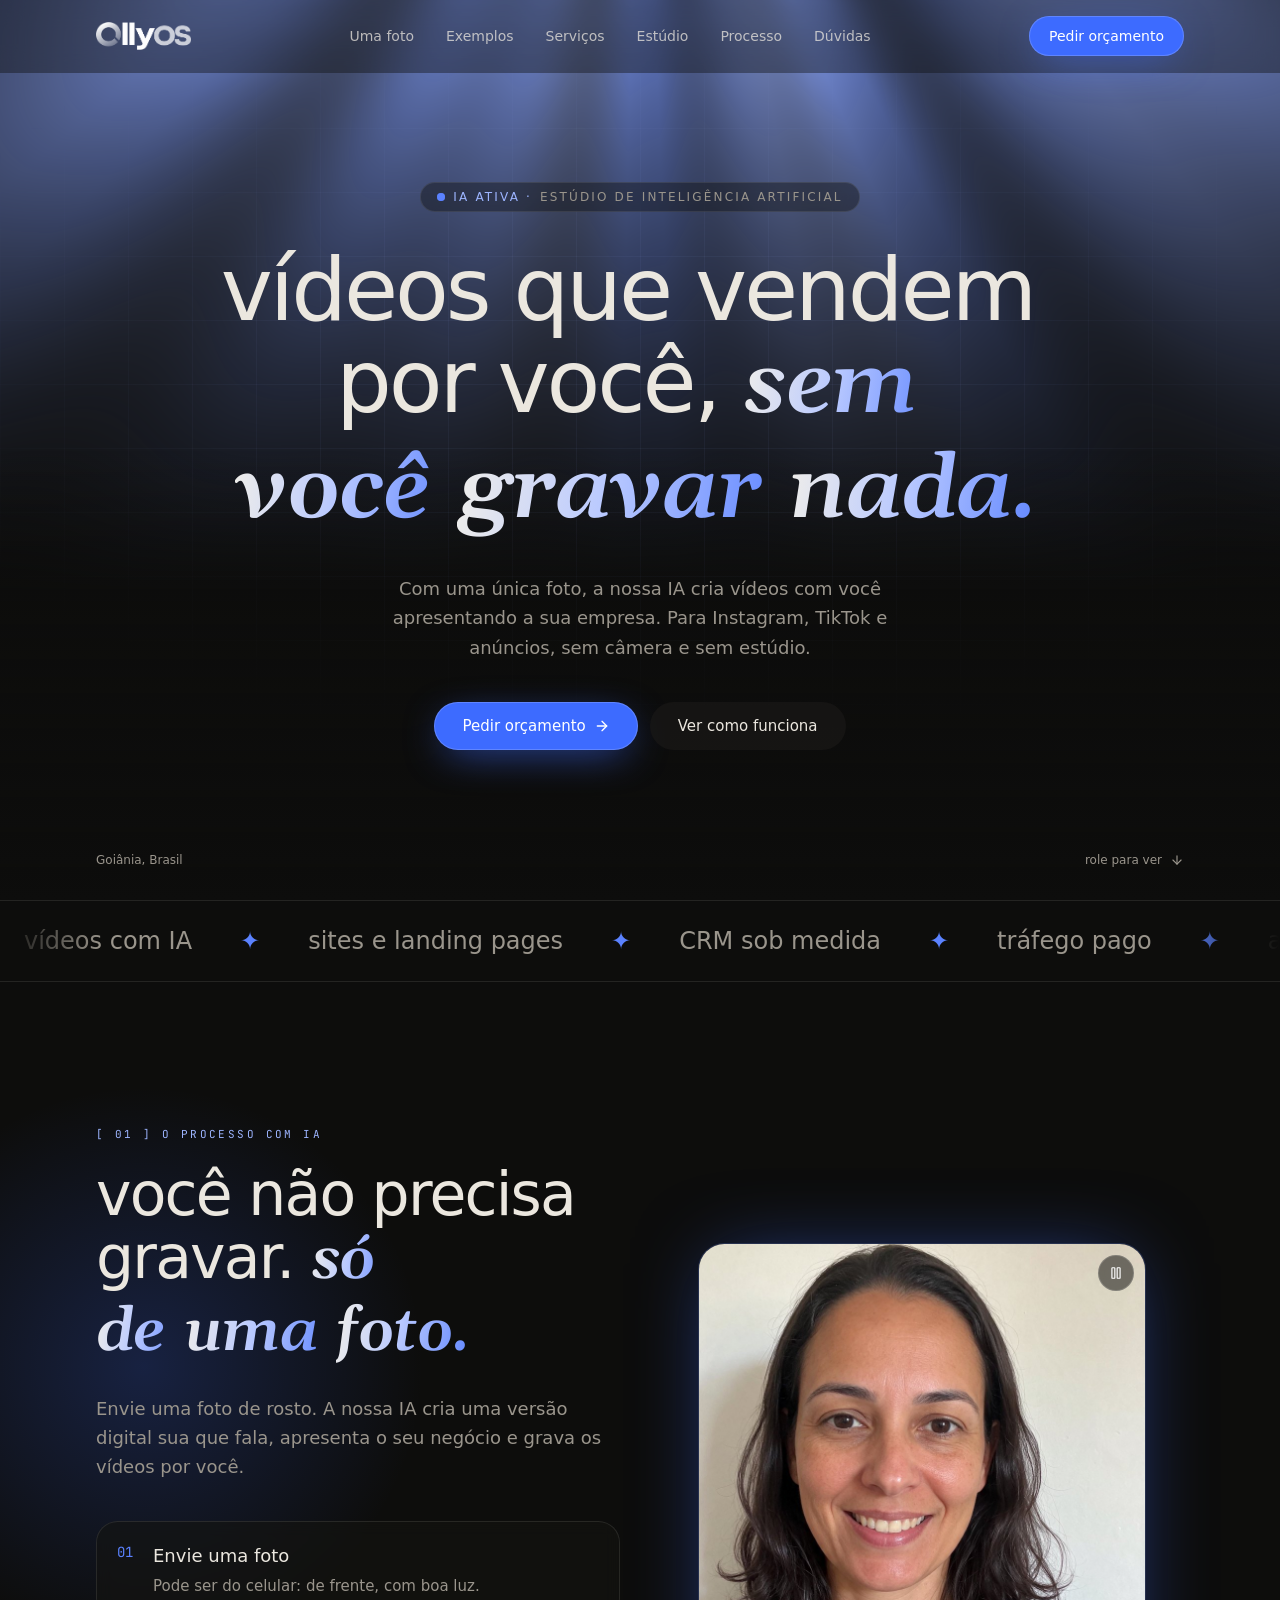
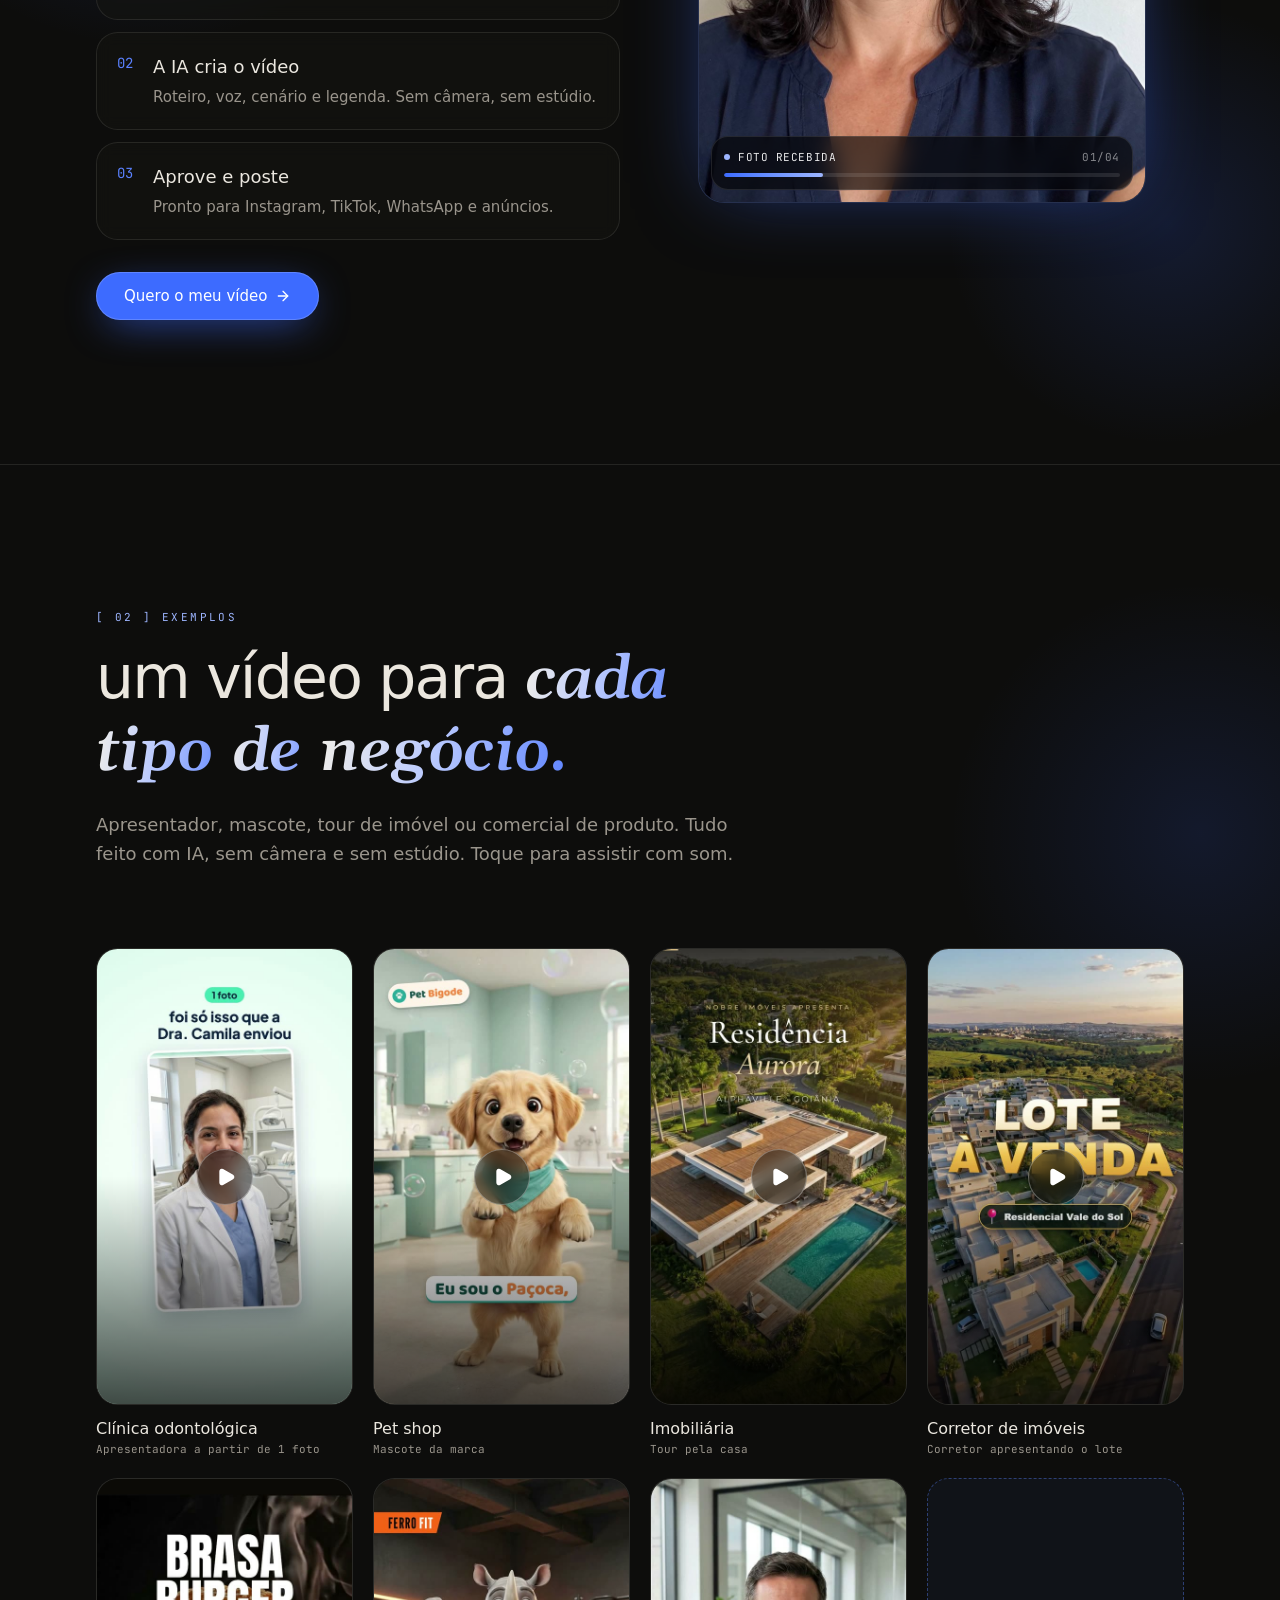
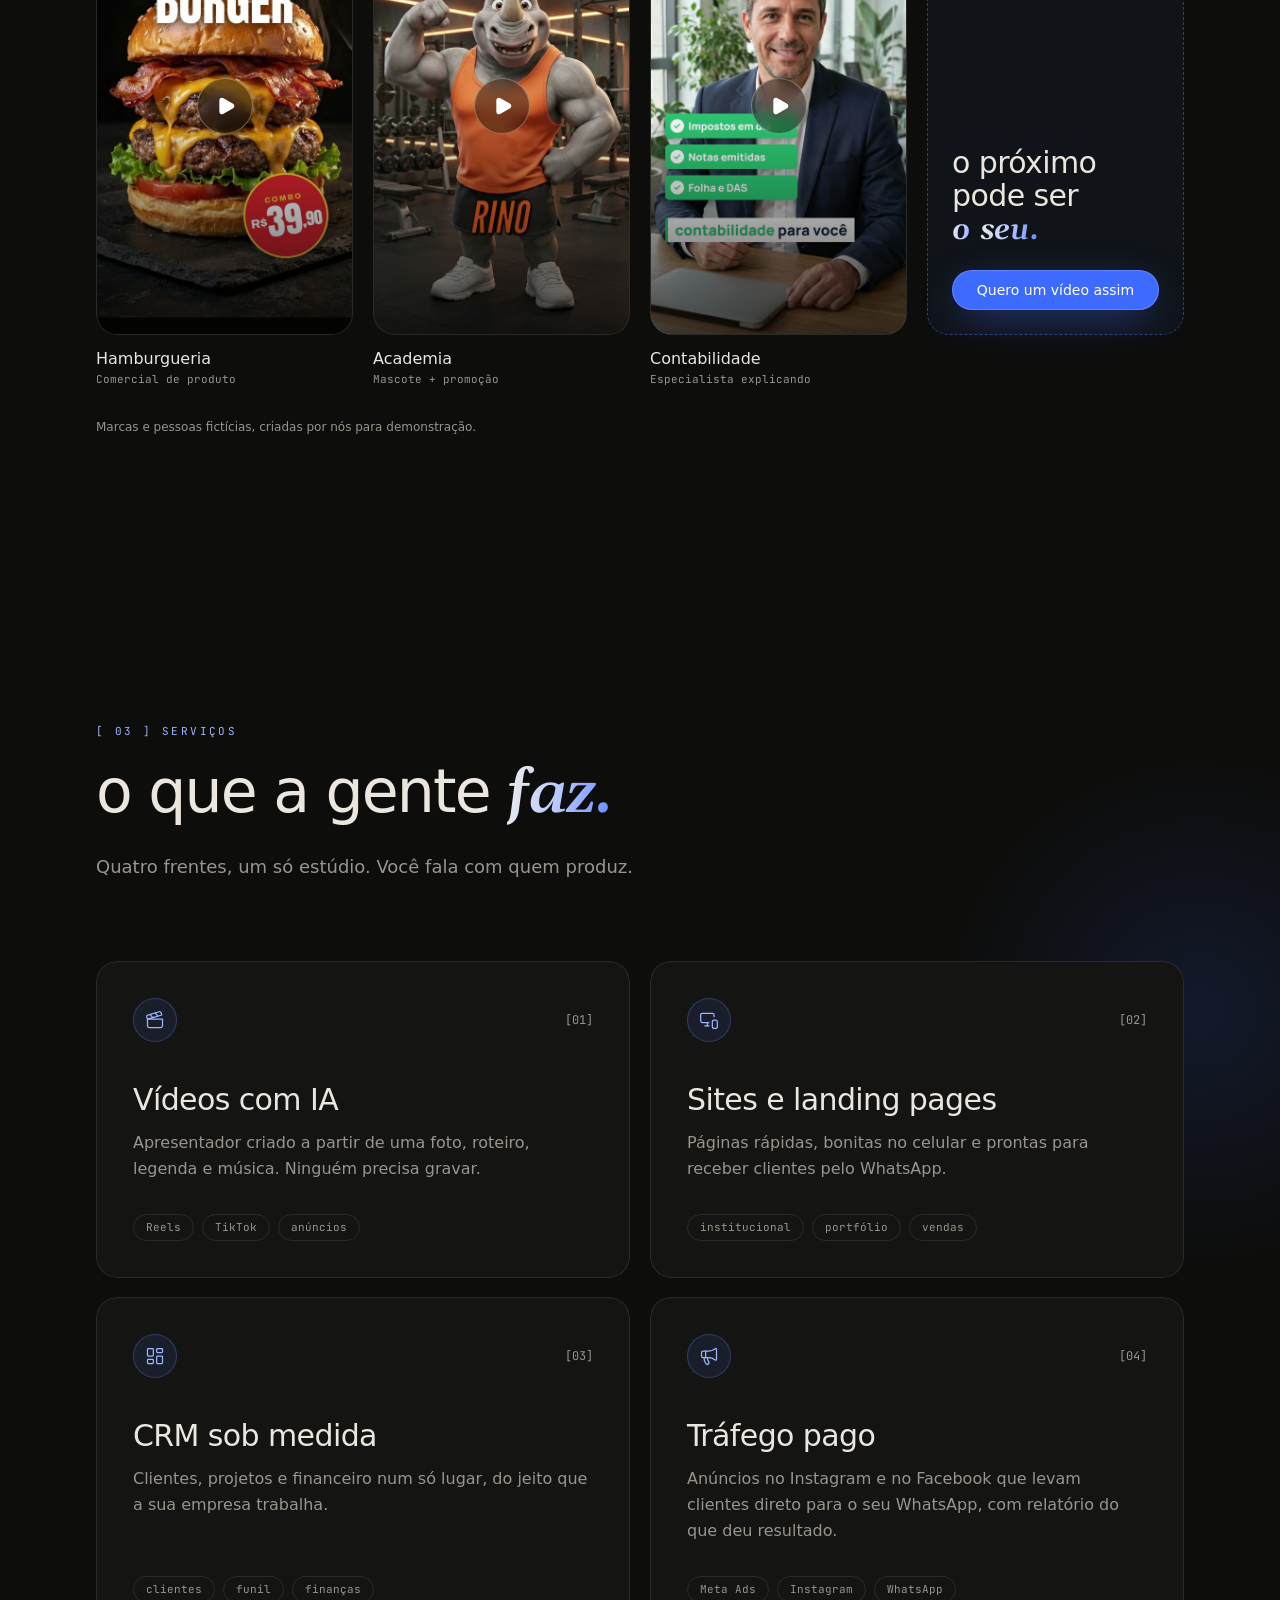
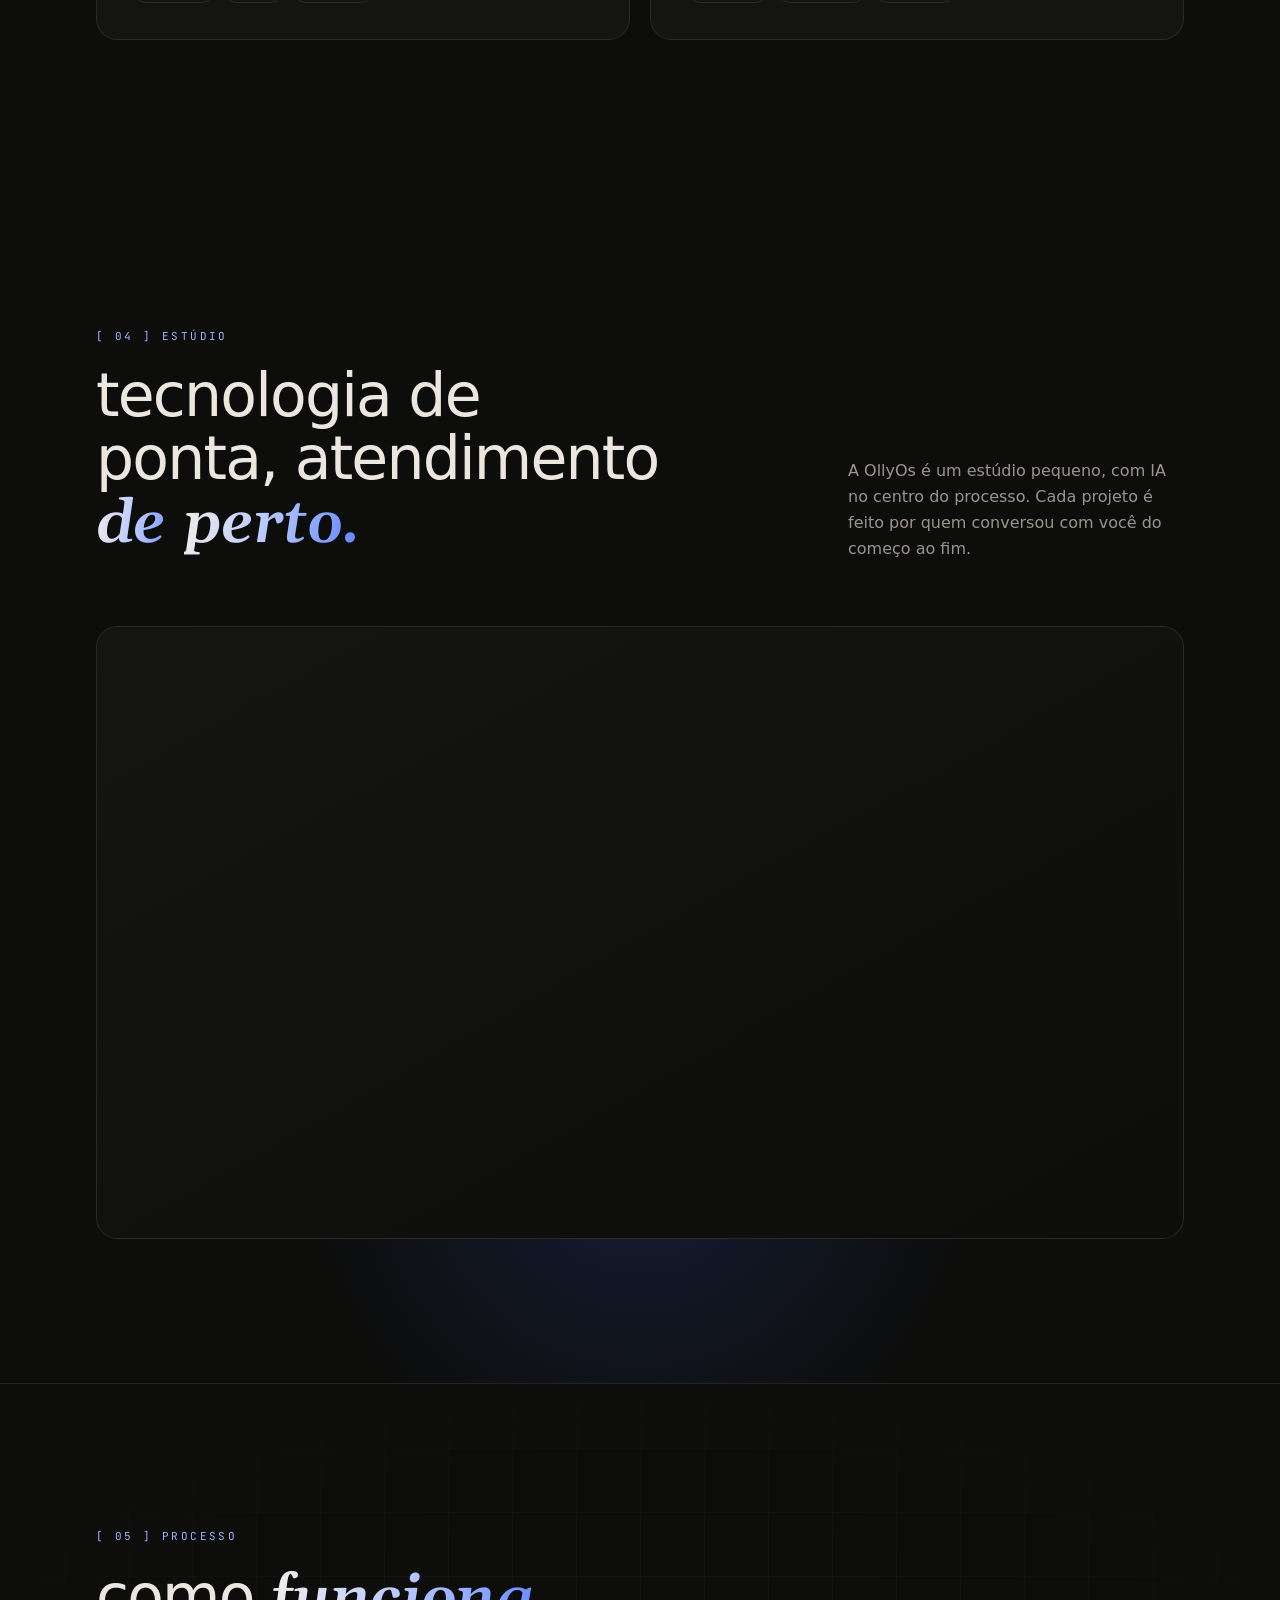
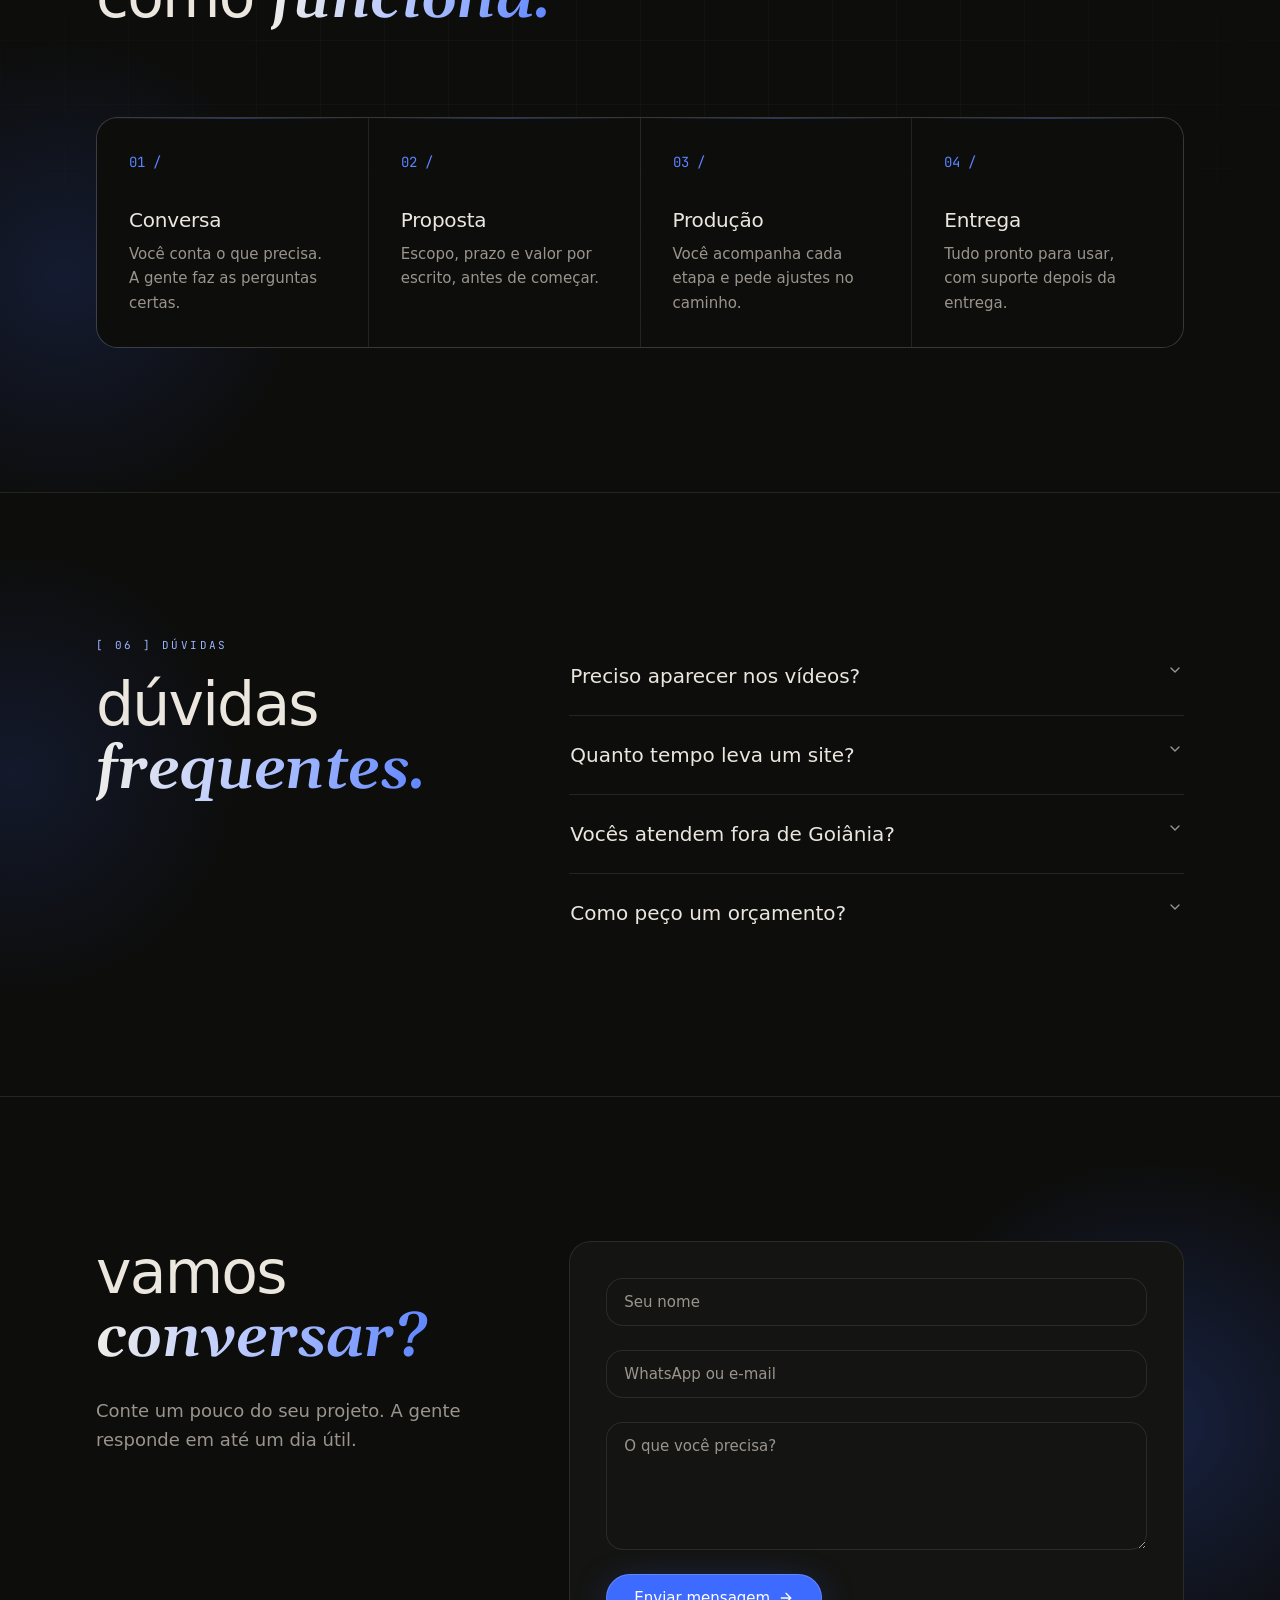
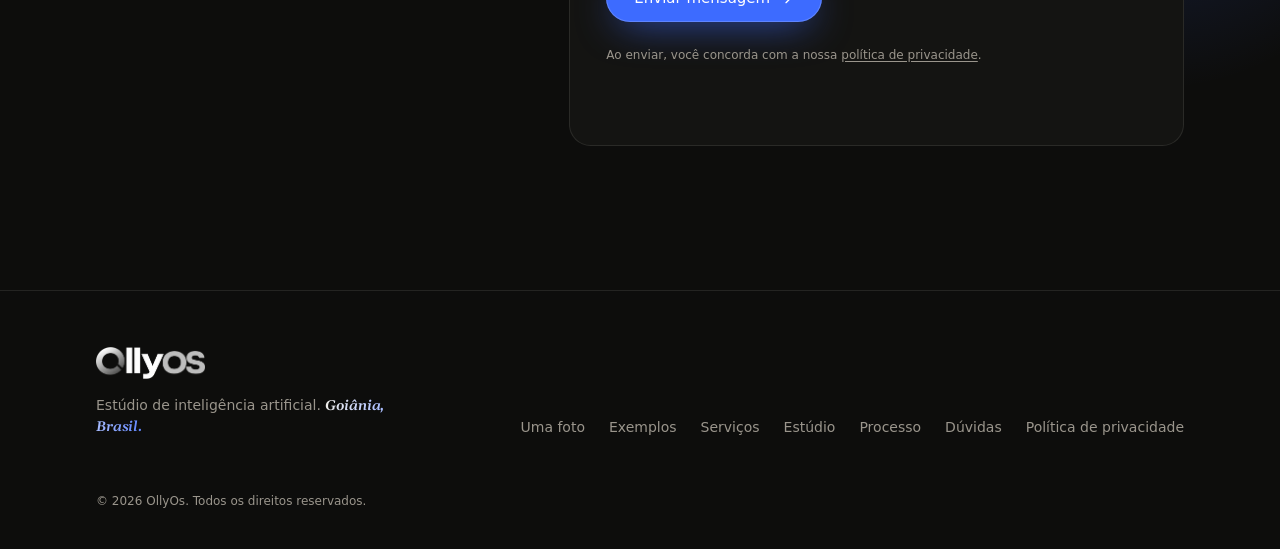
==== index.html @ 21d3d317 "Seção de exemplos com 7 vídeos Co-Authored-By: Claude Opus 5.5 <noreply@anthropic.com>" ====
<!doctype html>
<html lang="pt-BR">
  <head>
    <meta name="robots" content="noindex, nofollow" />
    <meta charset="UTF-8" />
    <meta name="viewport" content="width=device-width, initial-scale=1.0, viewport-fit=cover" />
    <title>OllyOs — vídeos, sites e sistemas feitos com IA</title>
    <meta name="description" content="Estúdio de inteligência artificial em Goiânia: vídeos com IA sem você precisar aparecer, sites, CRM sob medida e tráfego pago." />
    <meta name="theme-color" content="#0d0d0c" />
    <meta property="og:type" content="website" />
    <meta property="og:title" content="OllyOs — vídeos, sites e sistemas feitos com IA" />
    <meta property="og:description" content="Estúdio de inteligência artificial: vídeos com IA, sites, CRM e tráfego pago." />
    <meta property="og:image" content="media/og.jpg" />
    <meta name="twitter:card" content="summary_large_image" />
    <link rel="icon" type="image/png" href="favicon.png" />
    <link rel="apple-touch-icon" href="apple-touch-icon.png" />
    <style>html,body{background:#0d0d0c}</style>
    <script type="module" crossorigin src="./assets/main-Be9atxcn.js"></script>
    <link rel="modulepreload" crossorigin href="./assets/contact-oXQmlJI7.js">
    <link rel="stylesheet" crossorigin href="./assets/contact-DWjt1cFn.css">
  </head>
  <body>
    <div id="root"></div>
  </body>
</html>
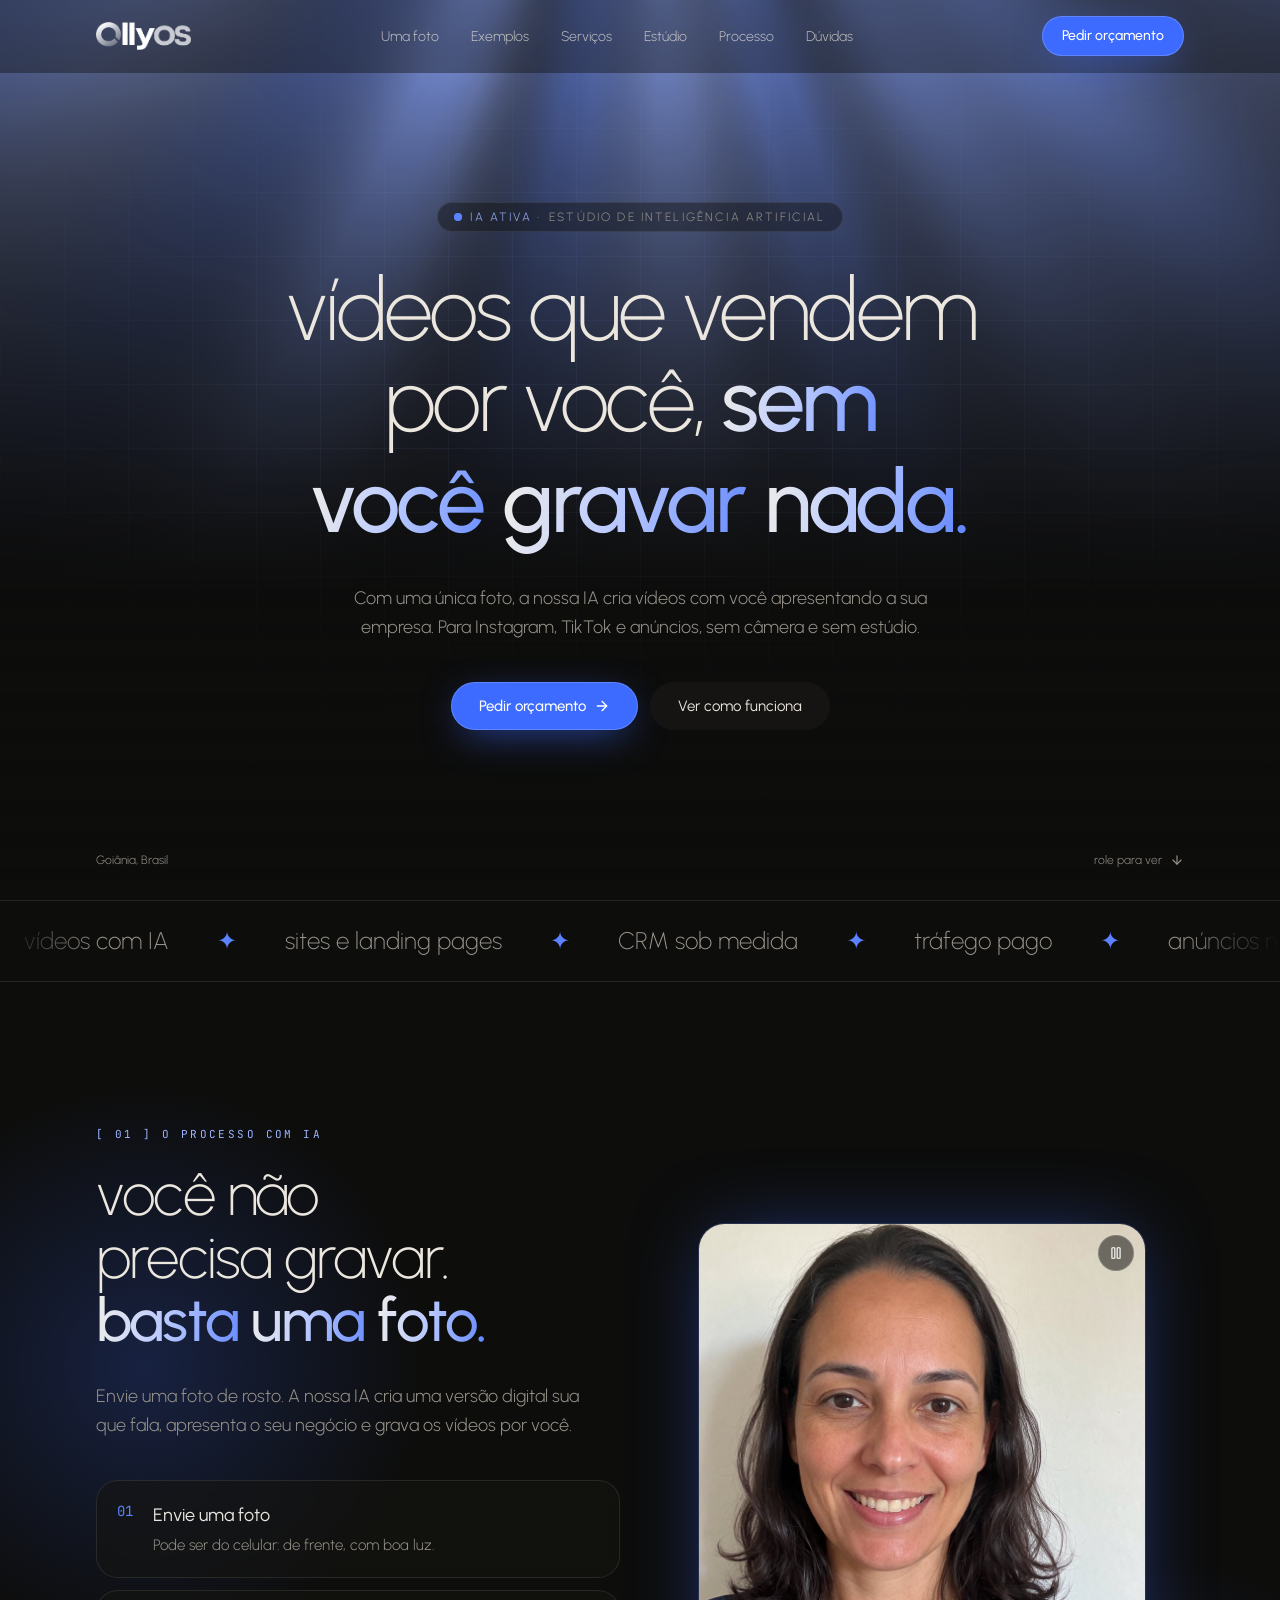
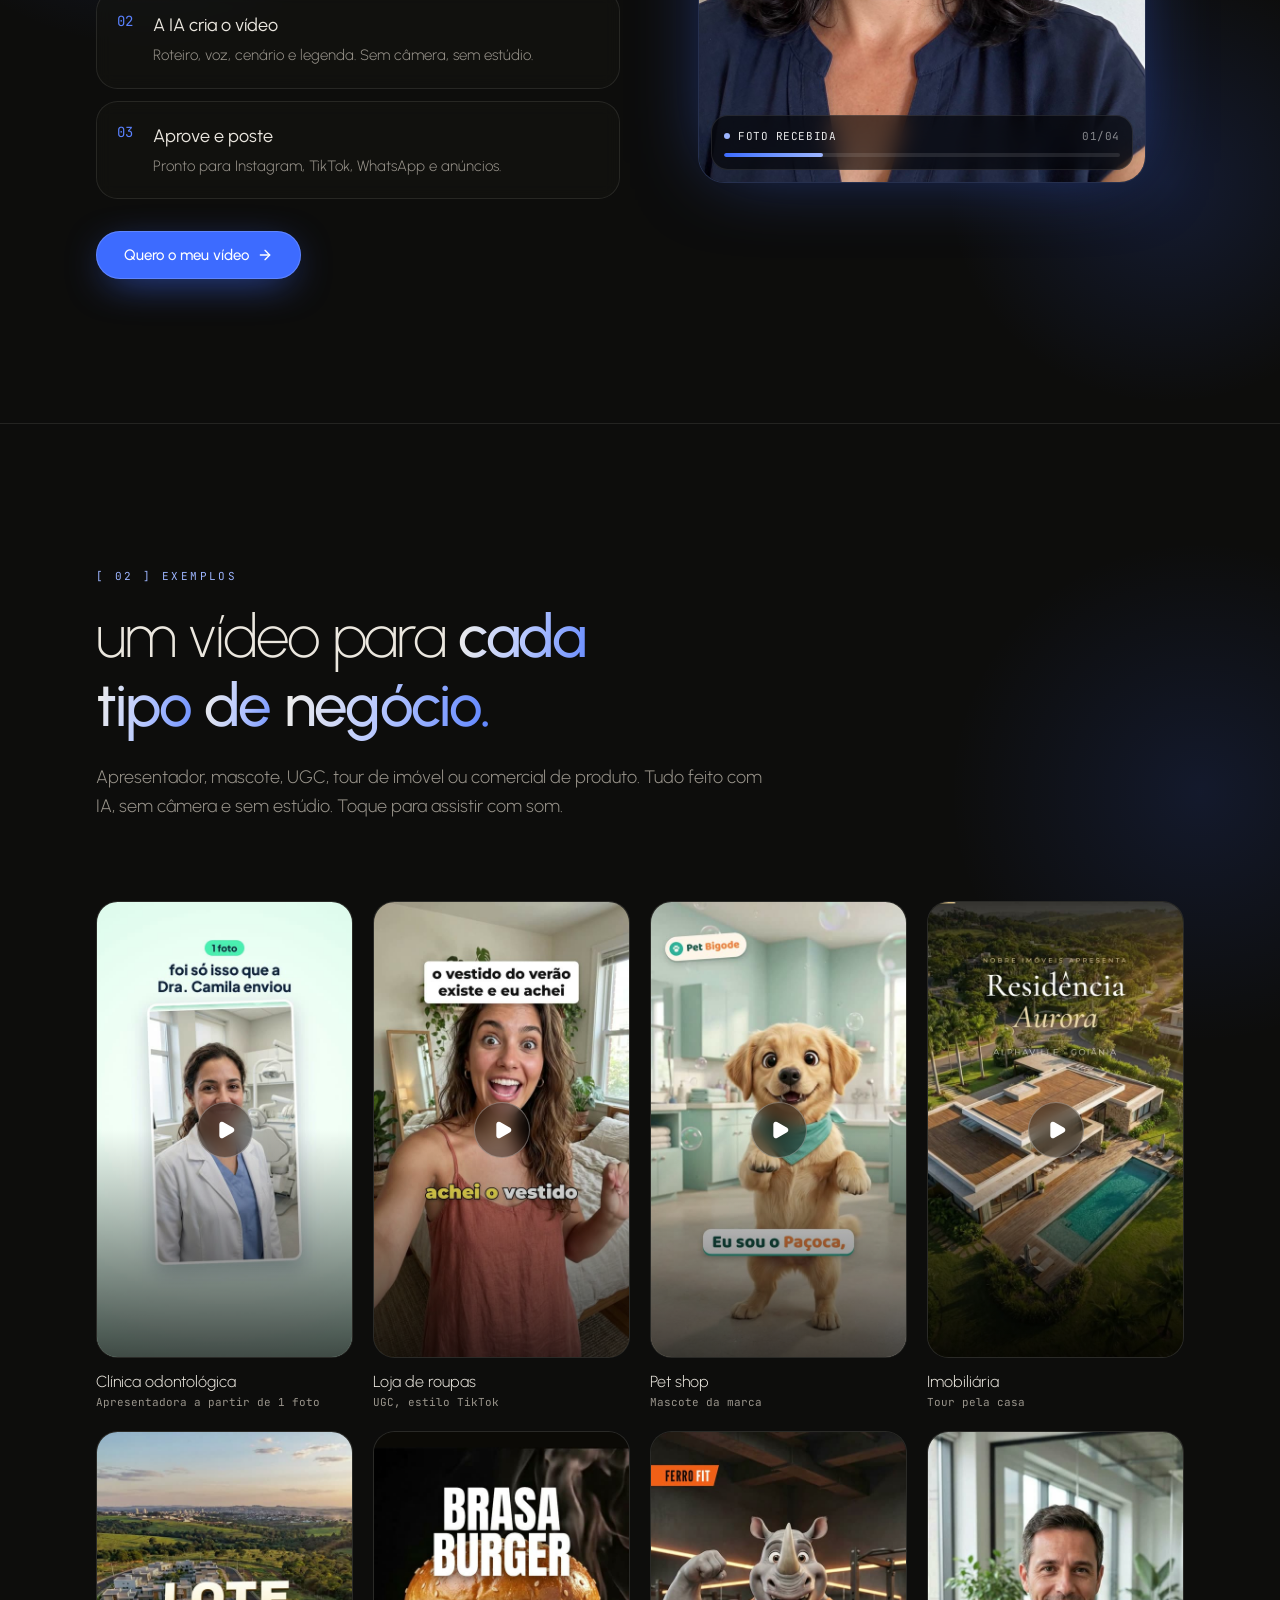
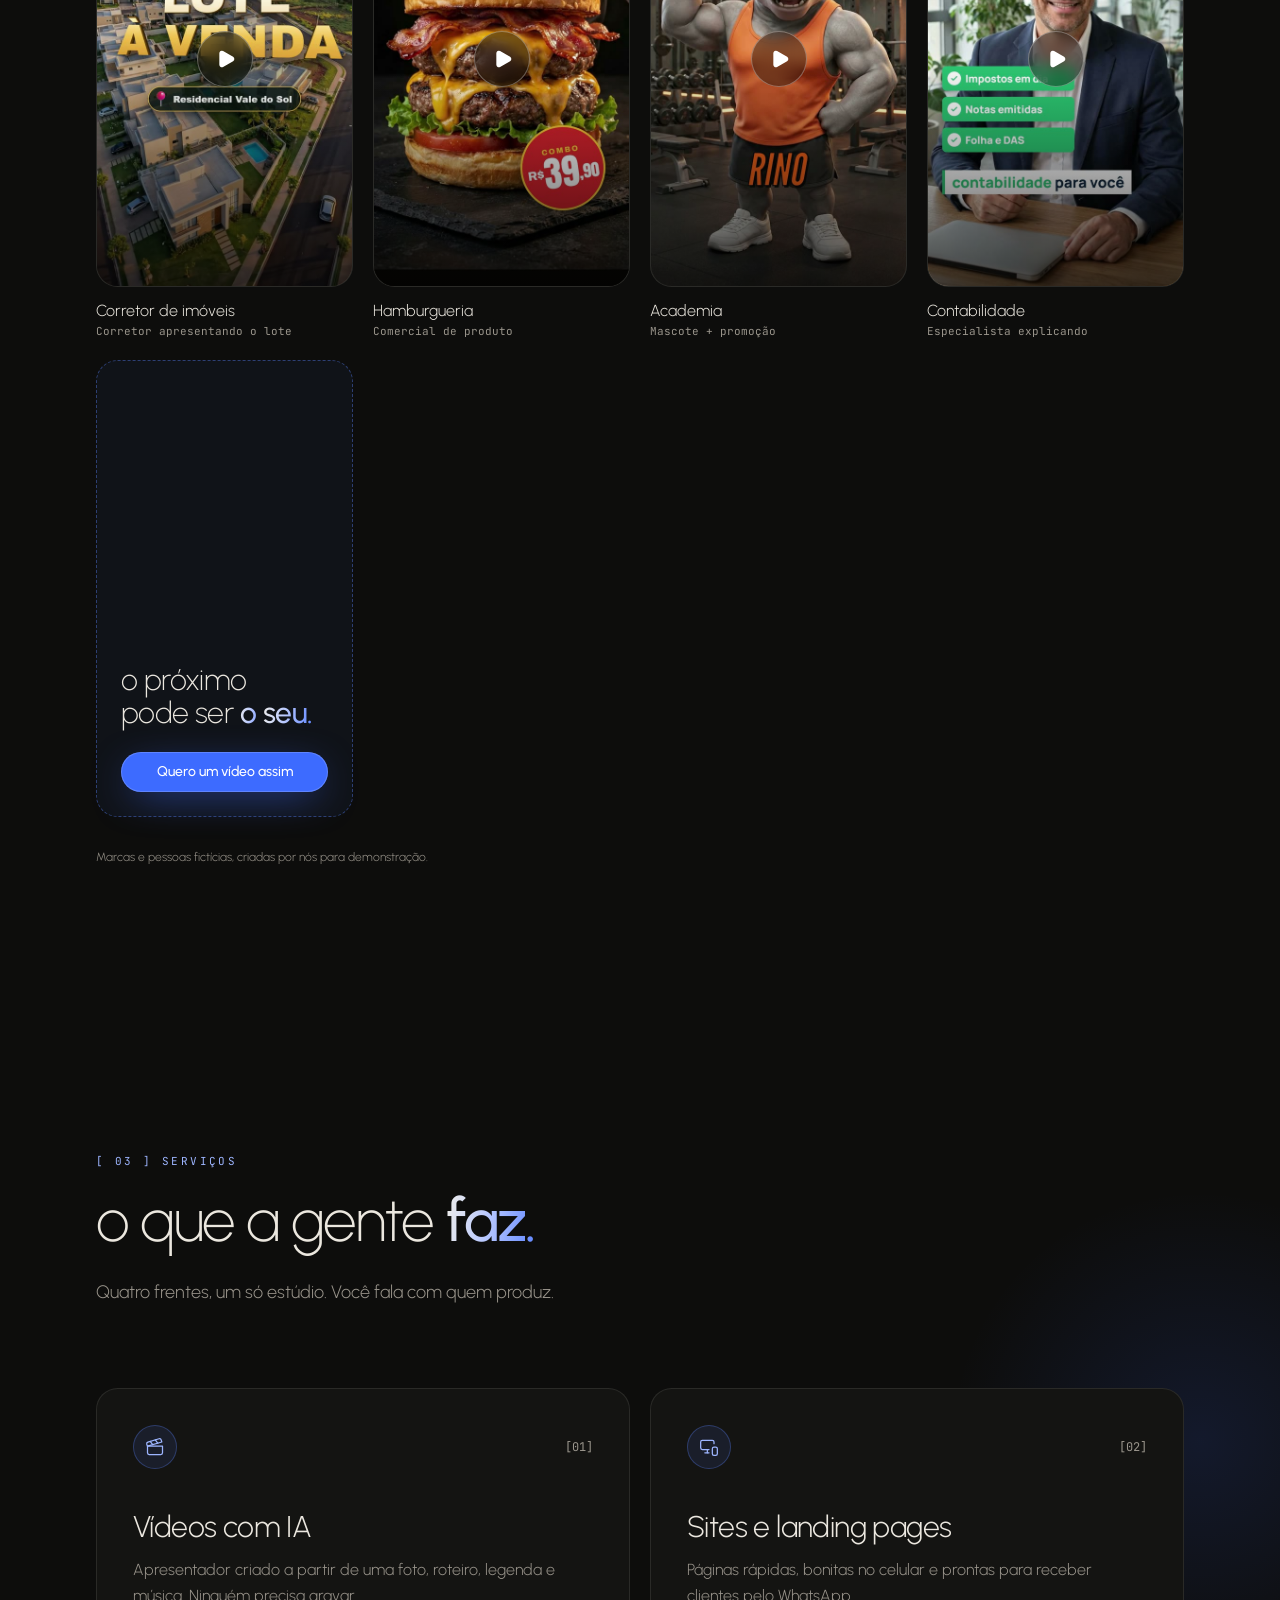
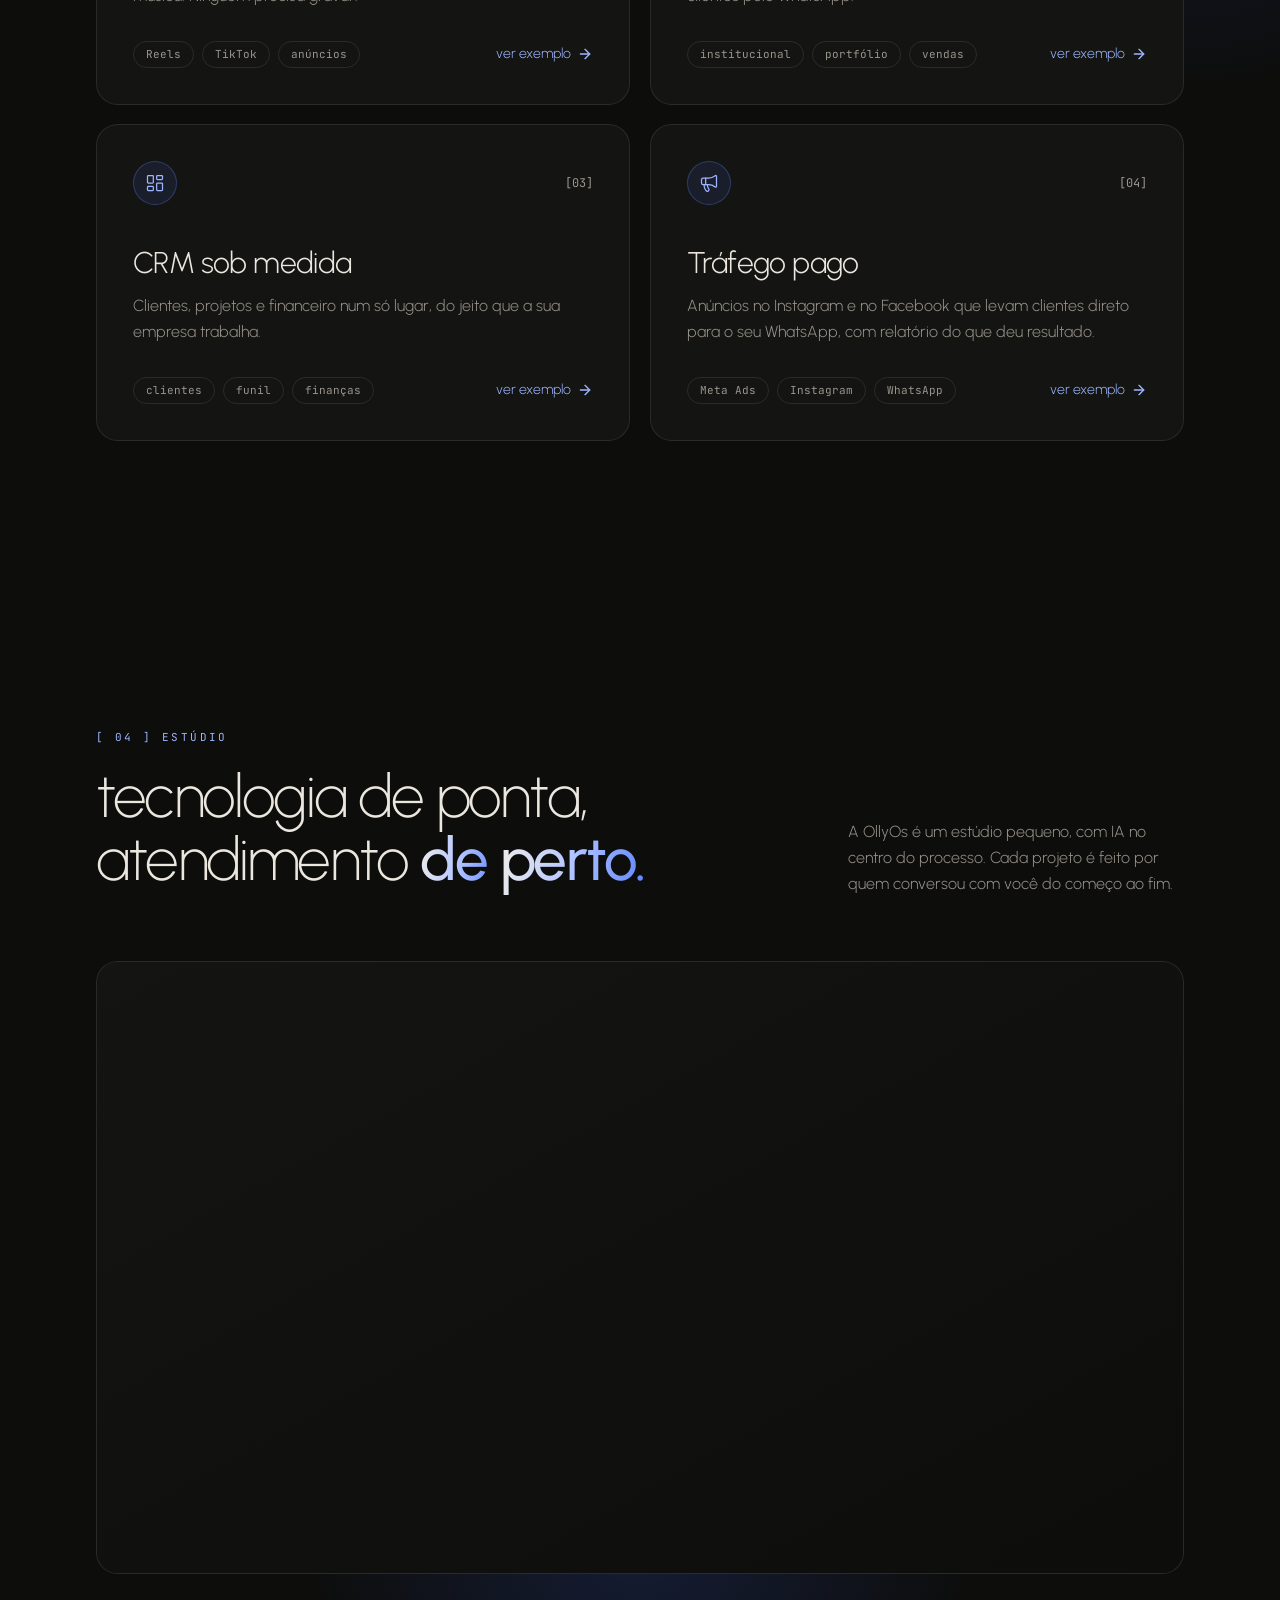
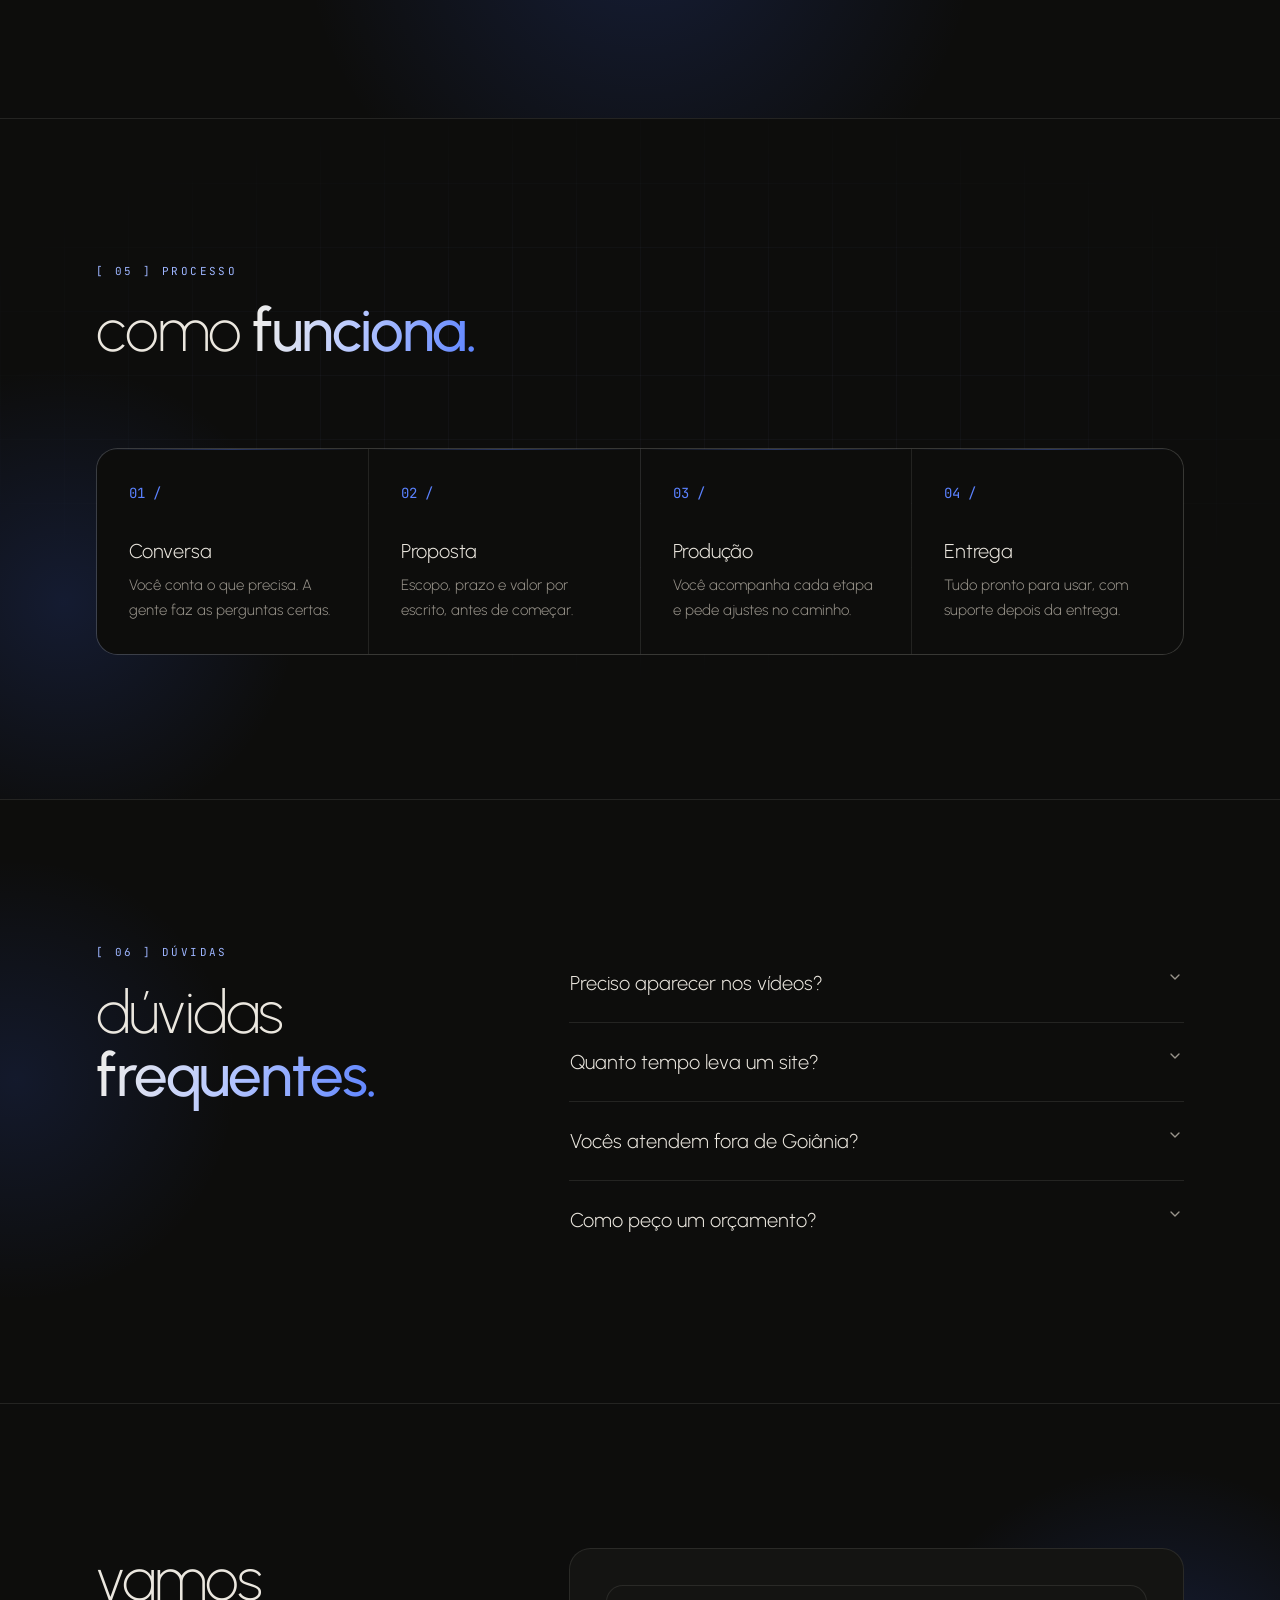
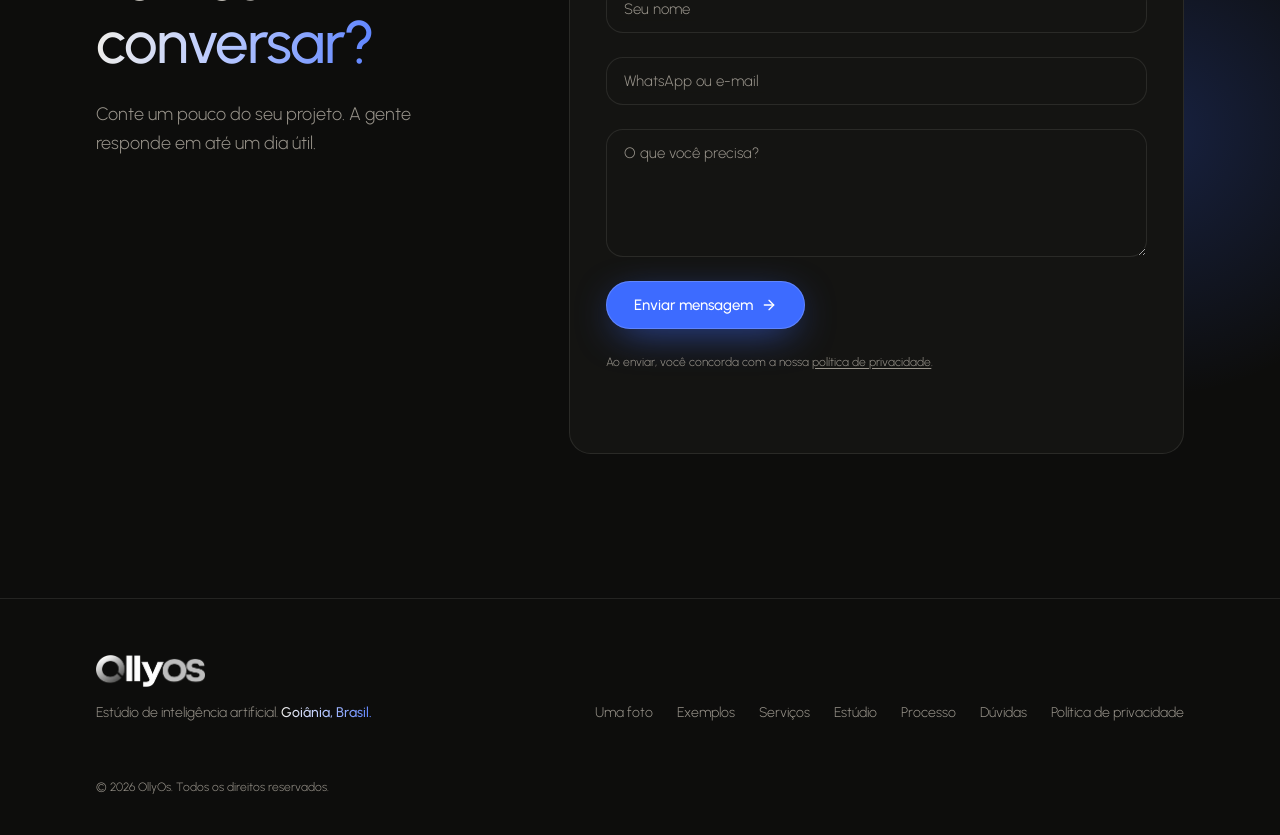
==== commit b579bf18: "Fonte Urbanist, abas de serviços com demonstrações e vídeo UGC Co-Authored-By: Claude Opus 5.5 <nore" ====
--- a/index.html
+++ b/index.html
@@ -15,9 +15,9 @@
     <link rel="icon" type="image/png" href="favicon.png" />
     <link rel="apple-touch-icon" href="apple-touch-icon.png" />
     <style>html,body{background:#0d0d0c}</style>
-    <script type="module" crossorigin src="./assets/main-Be9atxcn.js"></script>
-    <link rel="modulepreload" crossorigin href="./assets/contact-oXQmlJI7.js">
-    <link rel="stylesheet" crossorigin href="./assets/contact-DWjt1cFn.css">
+    <script type="module" crossorigin src="./assets/main-BuiWrCWe.js"></script>
+    <link rel="modulepreload" crossorigin href="./assets/contact-cDOkPA9y.js">
+    <link rel="stylesheet" crossorigin href="./assets/contact-DIXGav3_.css">
   </head>
   <body>
     <div id="root"></div>
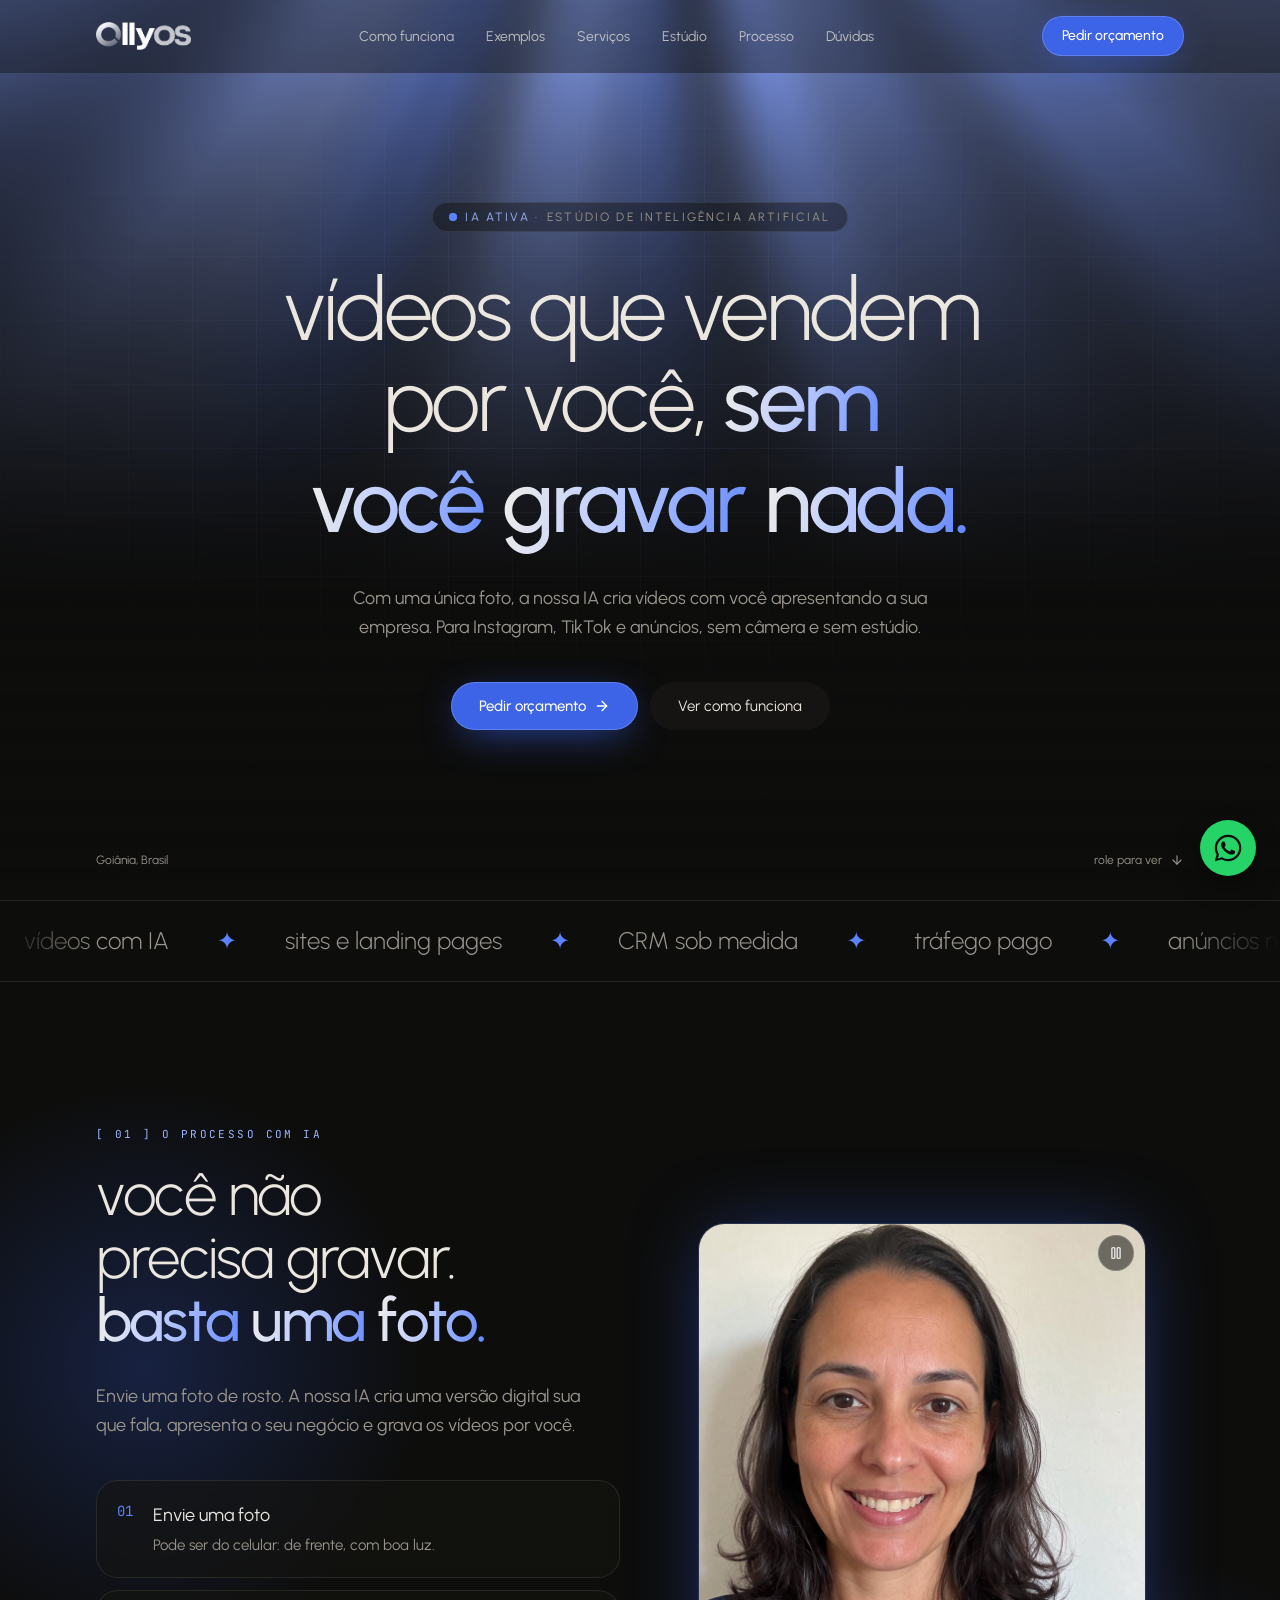
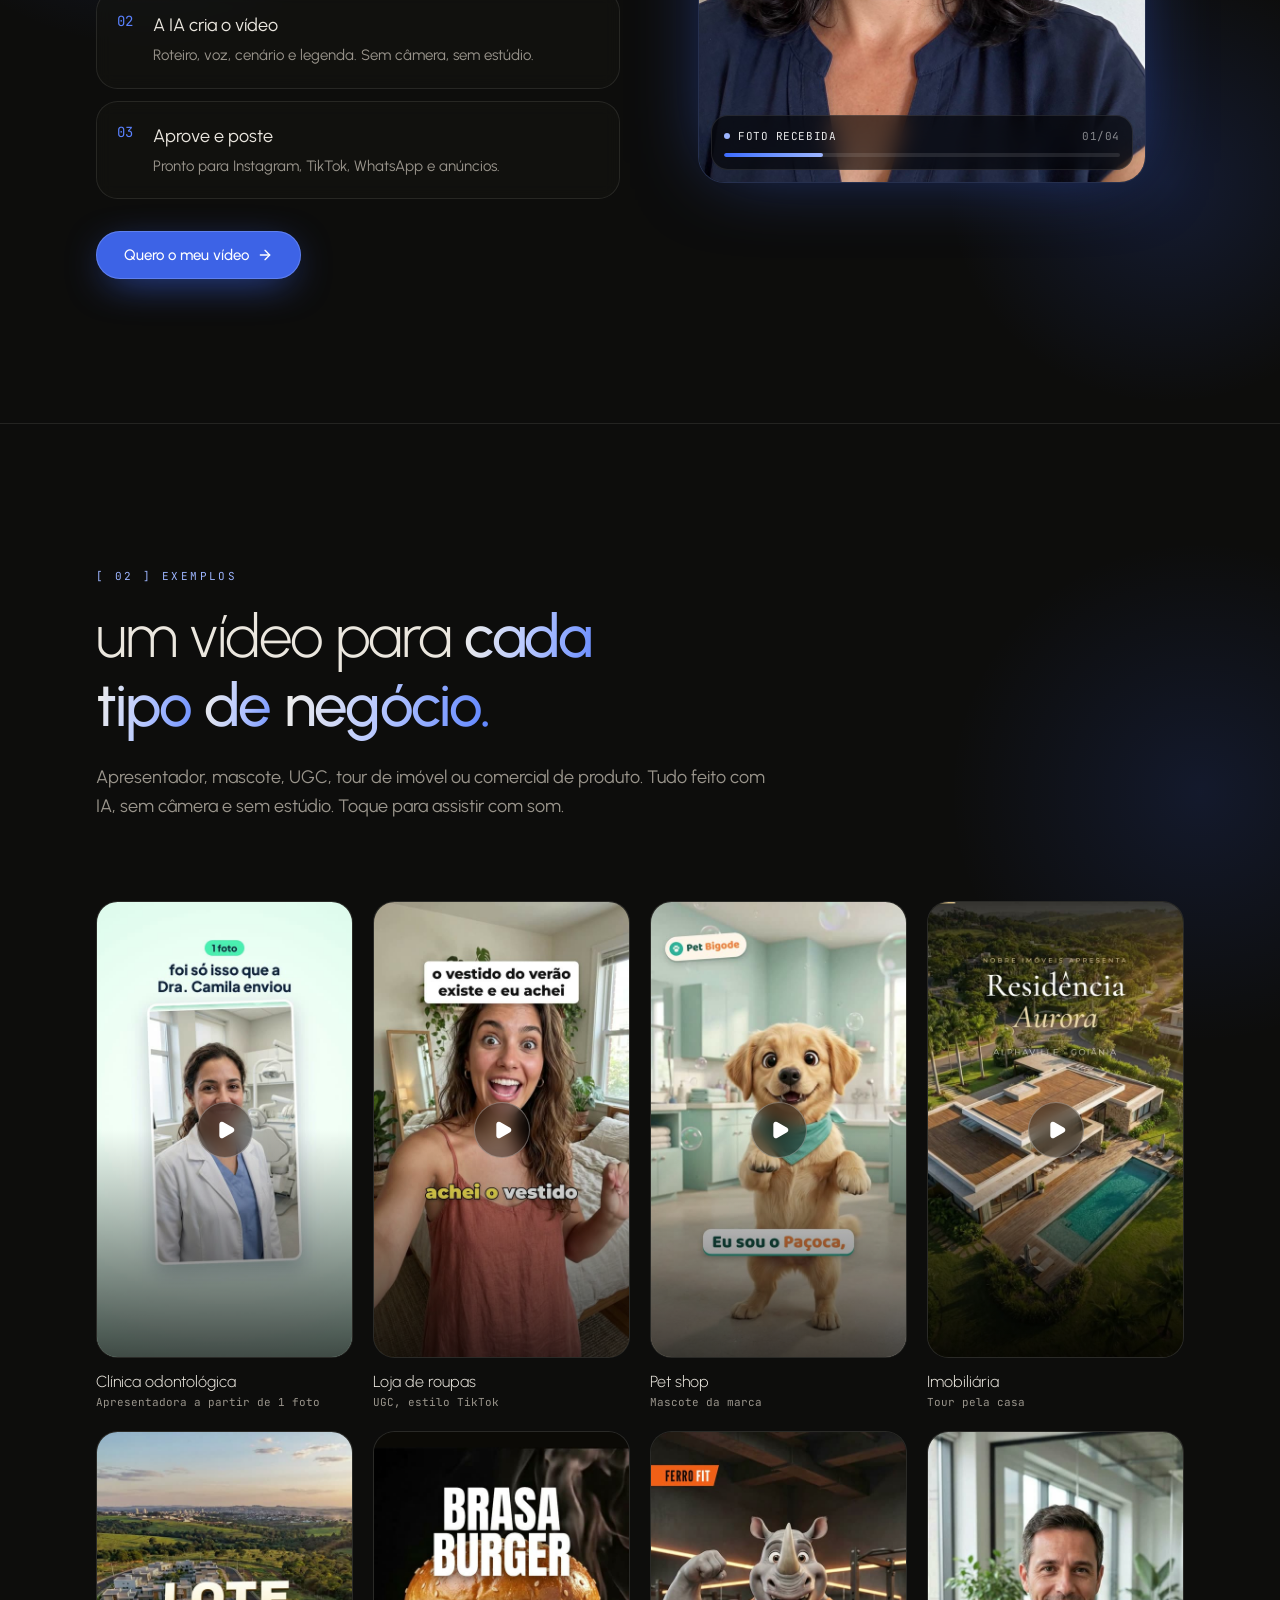
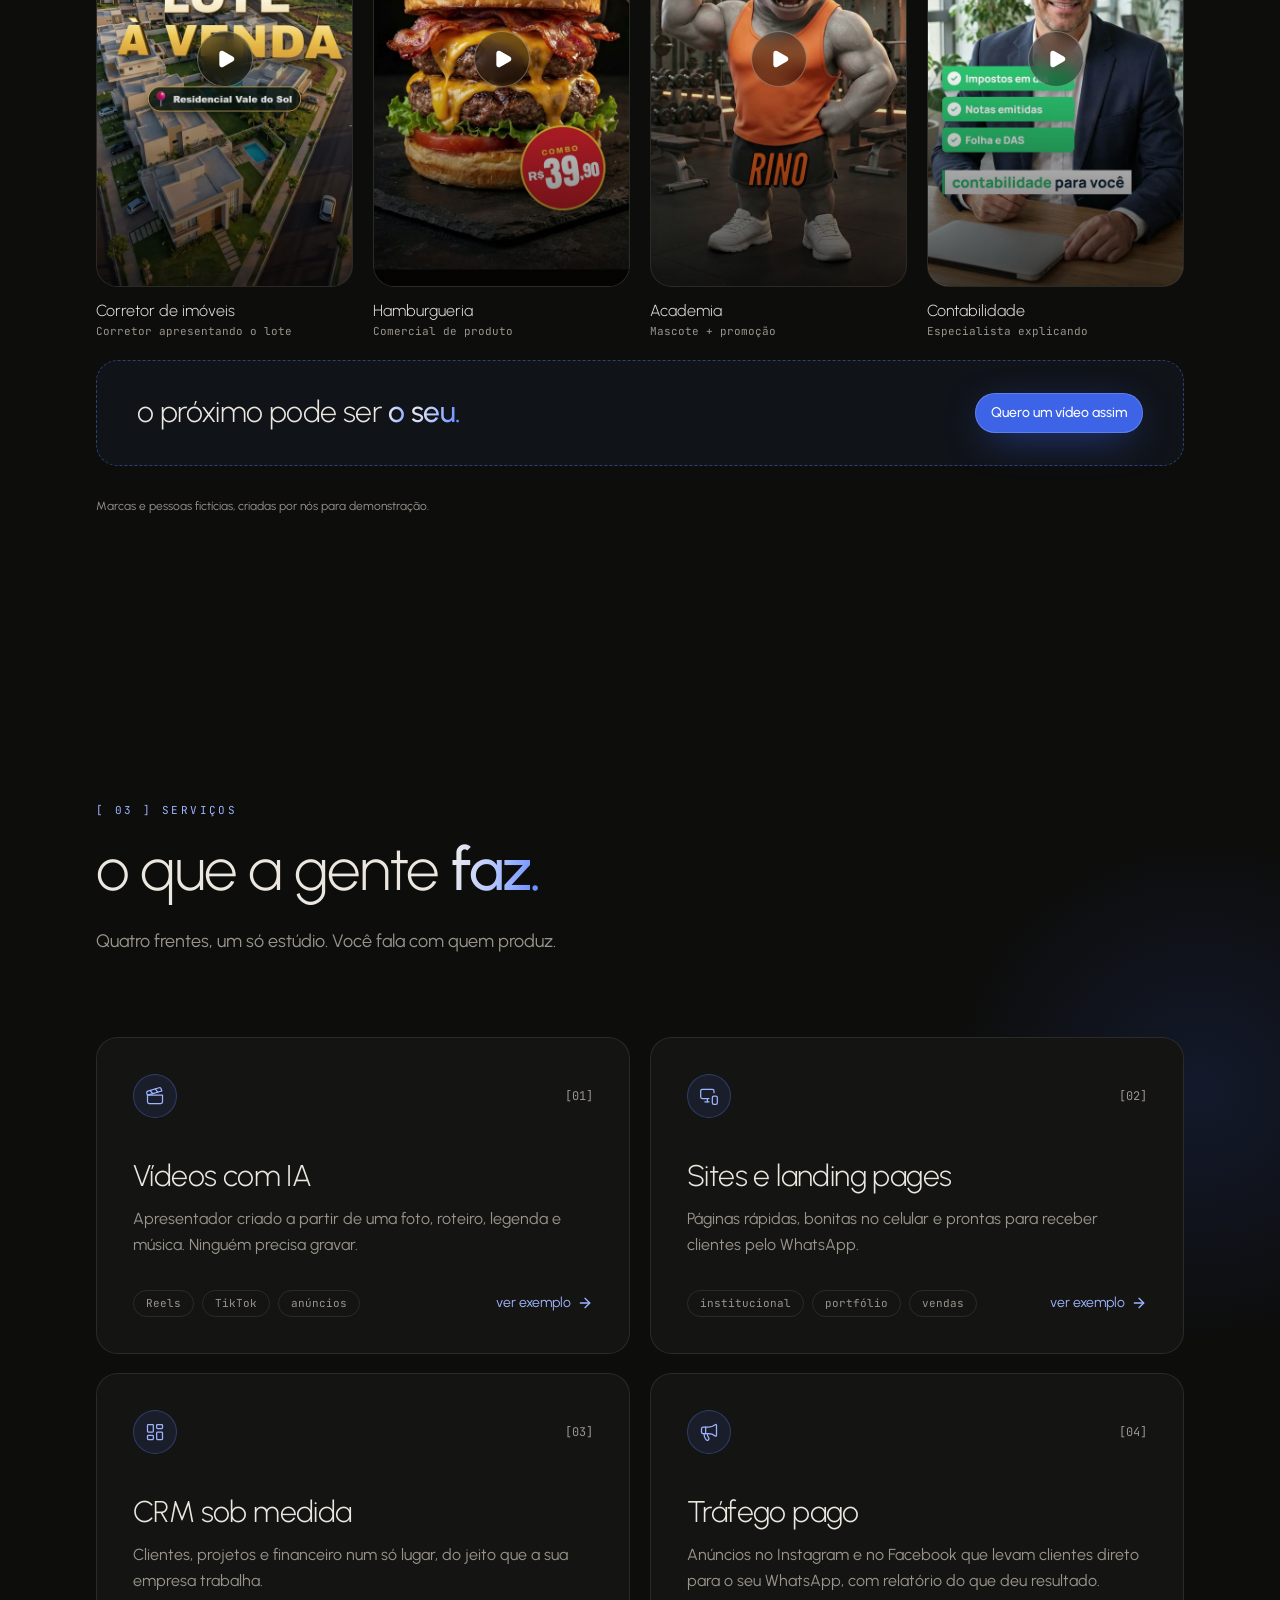
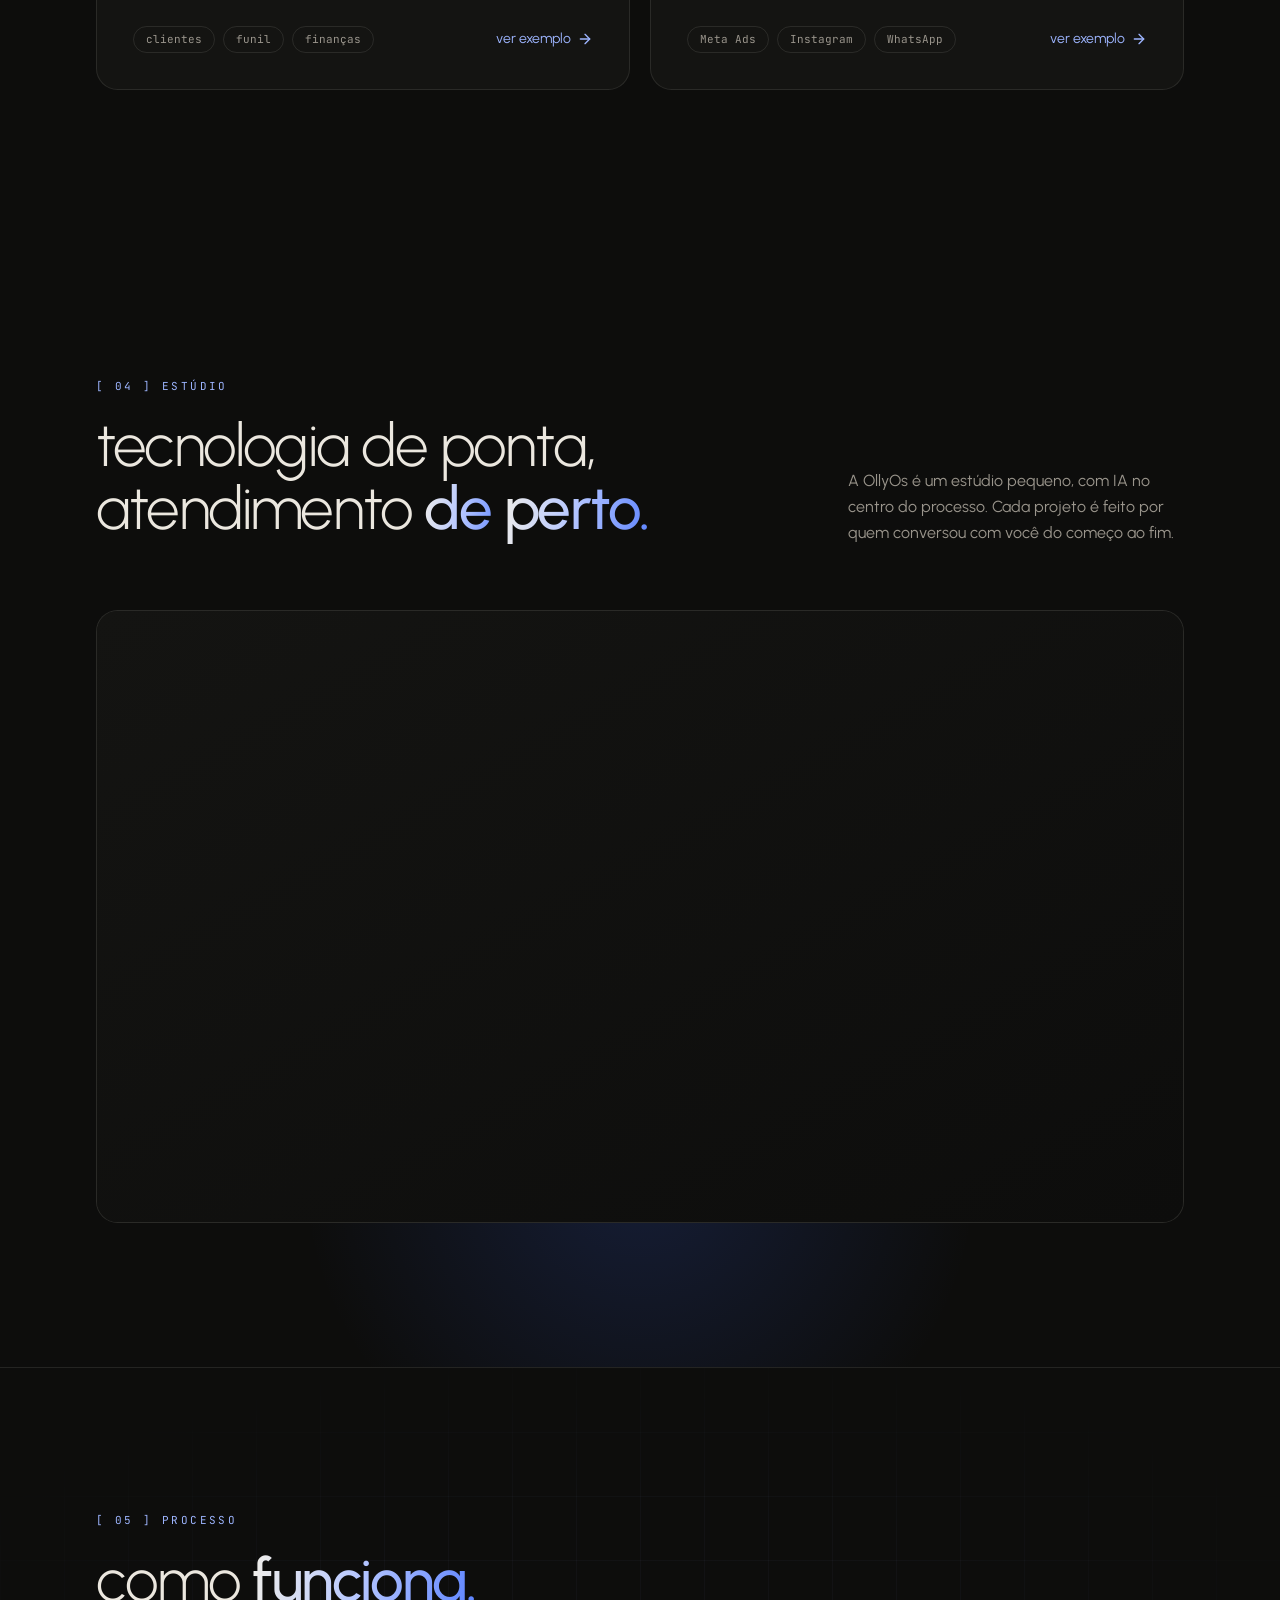
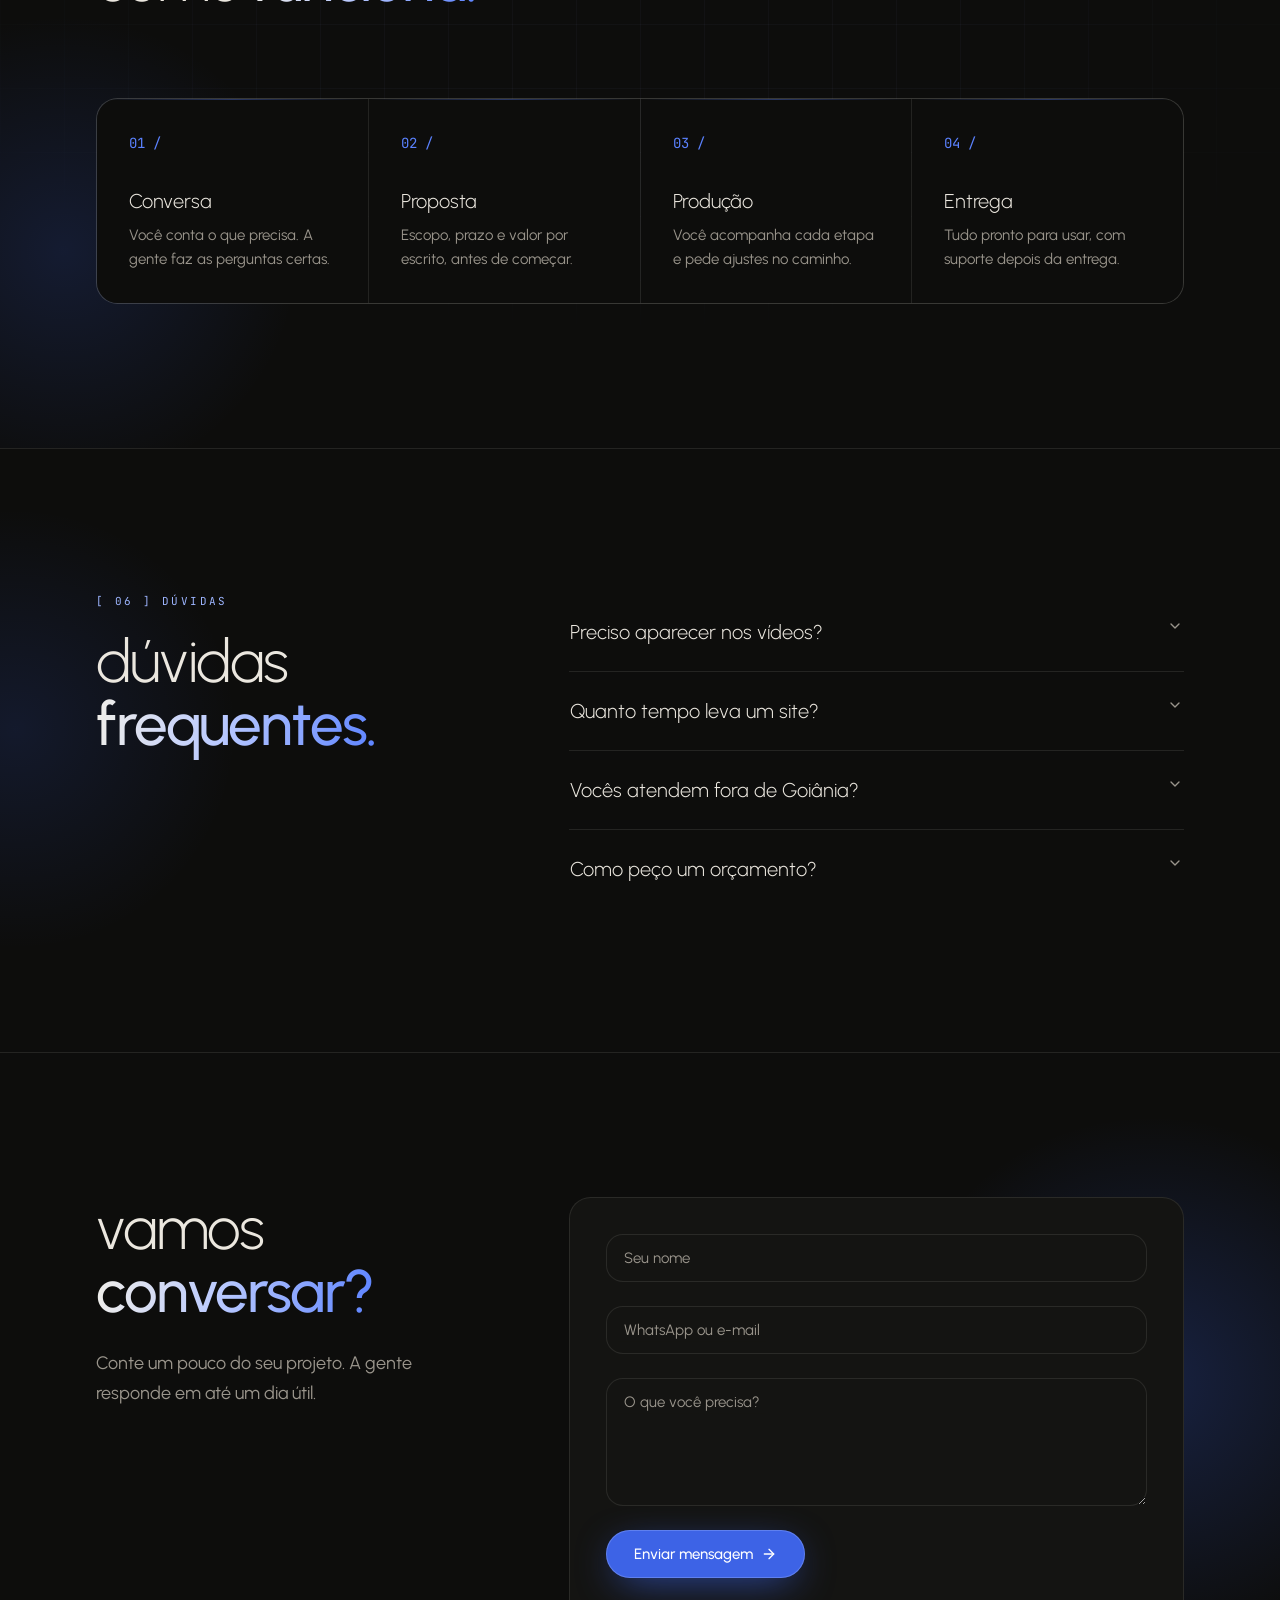
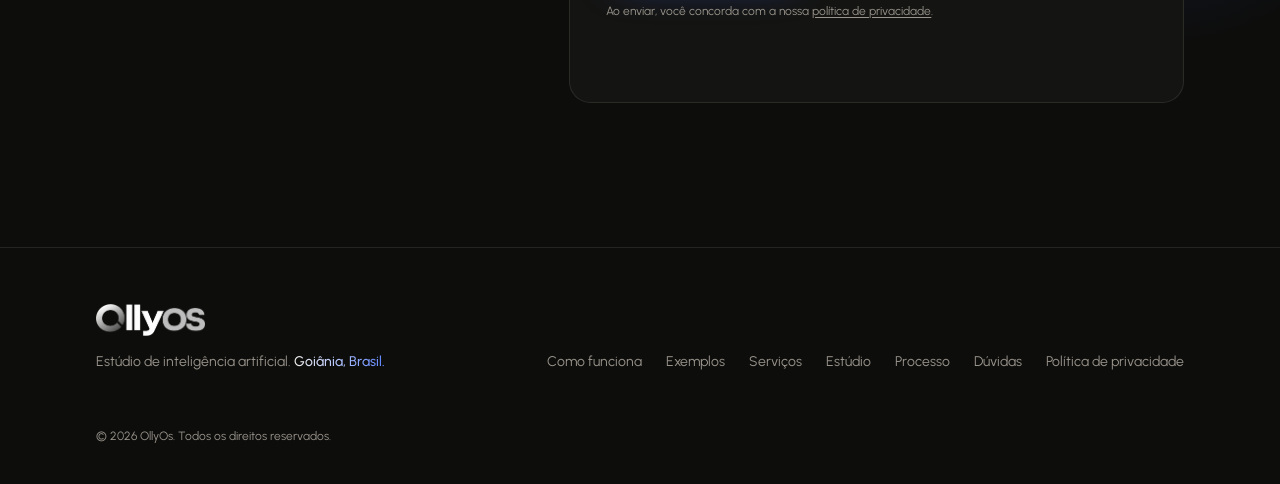
==== commit f4cabc8d: "Mais contraste no botão azul, fonte mais encorpada, botão flutuante de WhatsApp e ajuste na grade de" ====
--- a/index.html
+++ b/index.html
@@ -15,9 +15,9 @@
     <link rel="icon" type="image/png" href="favicon.png" />
     <link rel="apple-touch-icon" href="apple-touch-icon.png" />
     <style>html,body{background:#0d0d0c}</style>
-    <script type="module" crossorigin src="./assets/main-BuiWrCWe.js"></script>
-    <link rel="modulepreload" crossorigin href="./assets/contact-cDOkPA9y.js">
-    <link rel="stylesheet" crossorigin href="./assets/contact-DIXGav3_.css">
+    <script type="module" crossorigin src="./assets/main-DyL-pDdk.js"></script>
+    <link rel="modulepreload" crossorigin href="./assets/contact-D4NF6YCv.js">
+    <link rel="stylesheet" crossorigin href="./assets/contact-D-AaL9QD.css">
   </head>
   <body>
     <div id="root"></div>
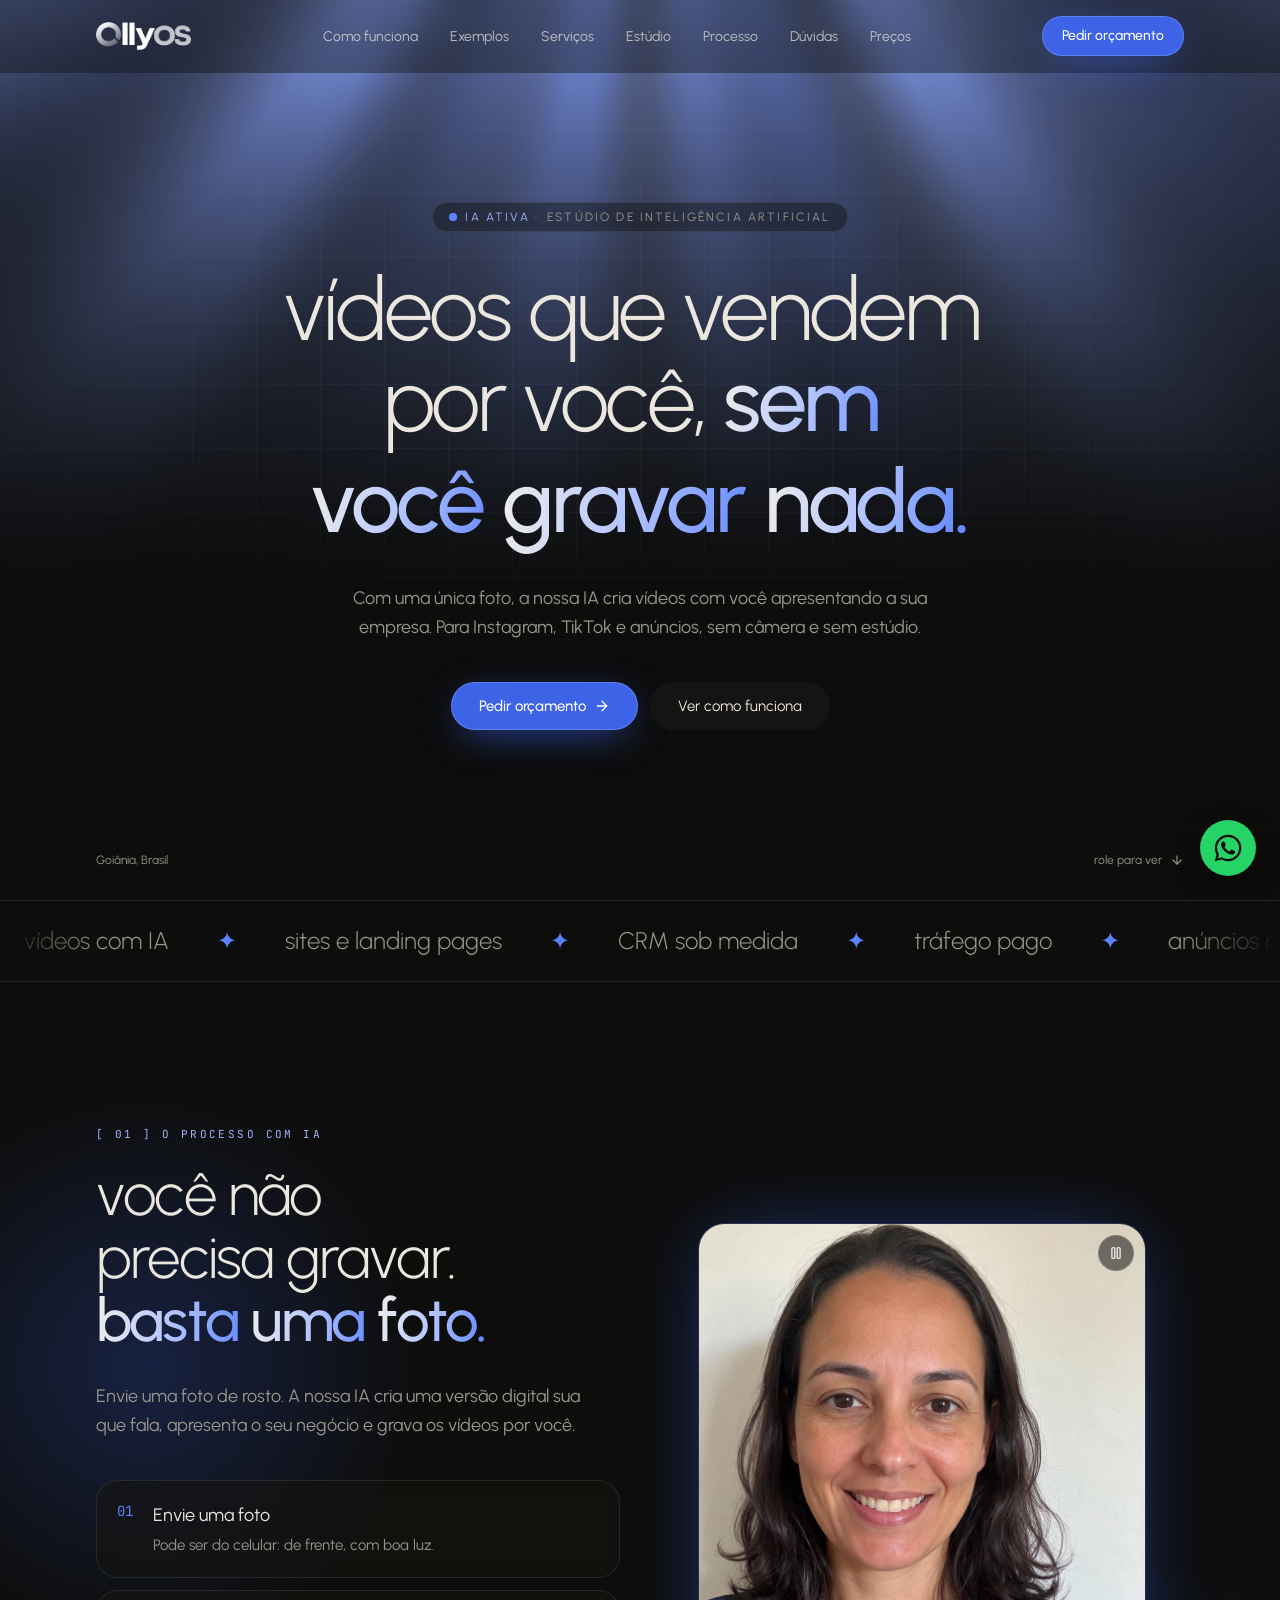
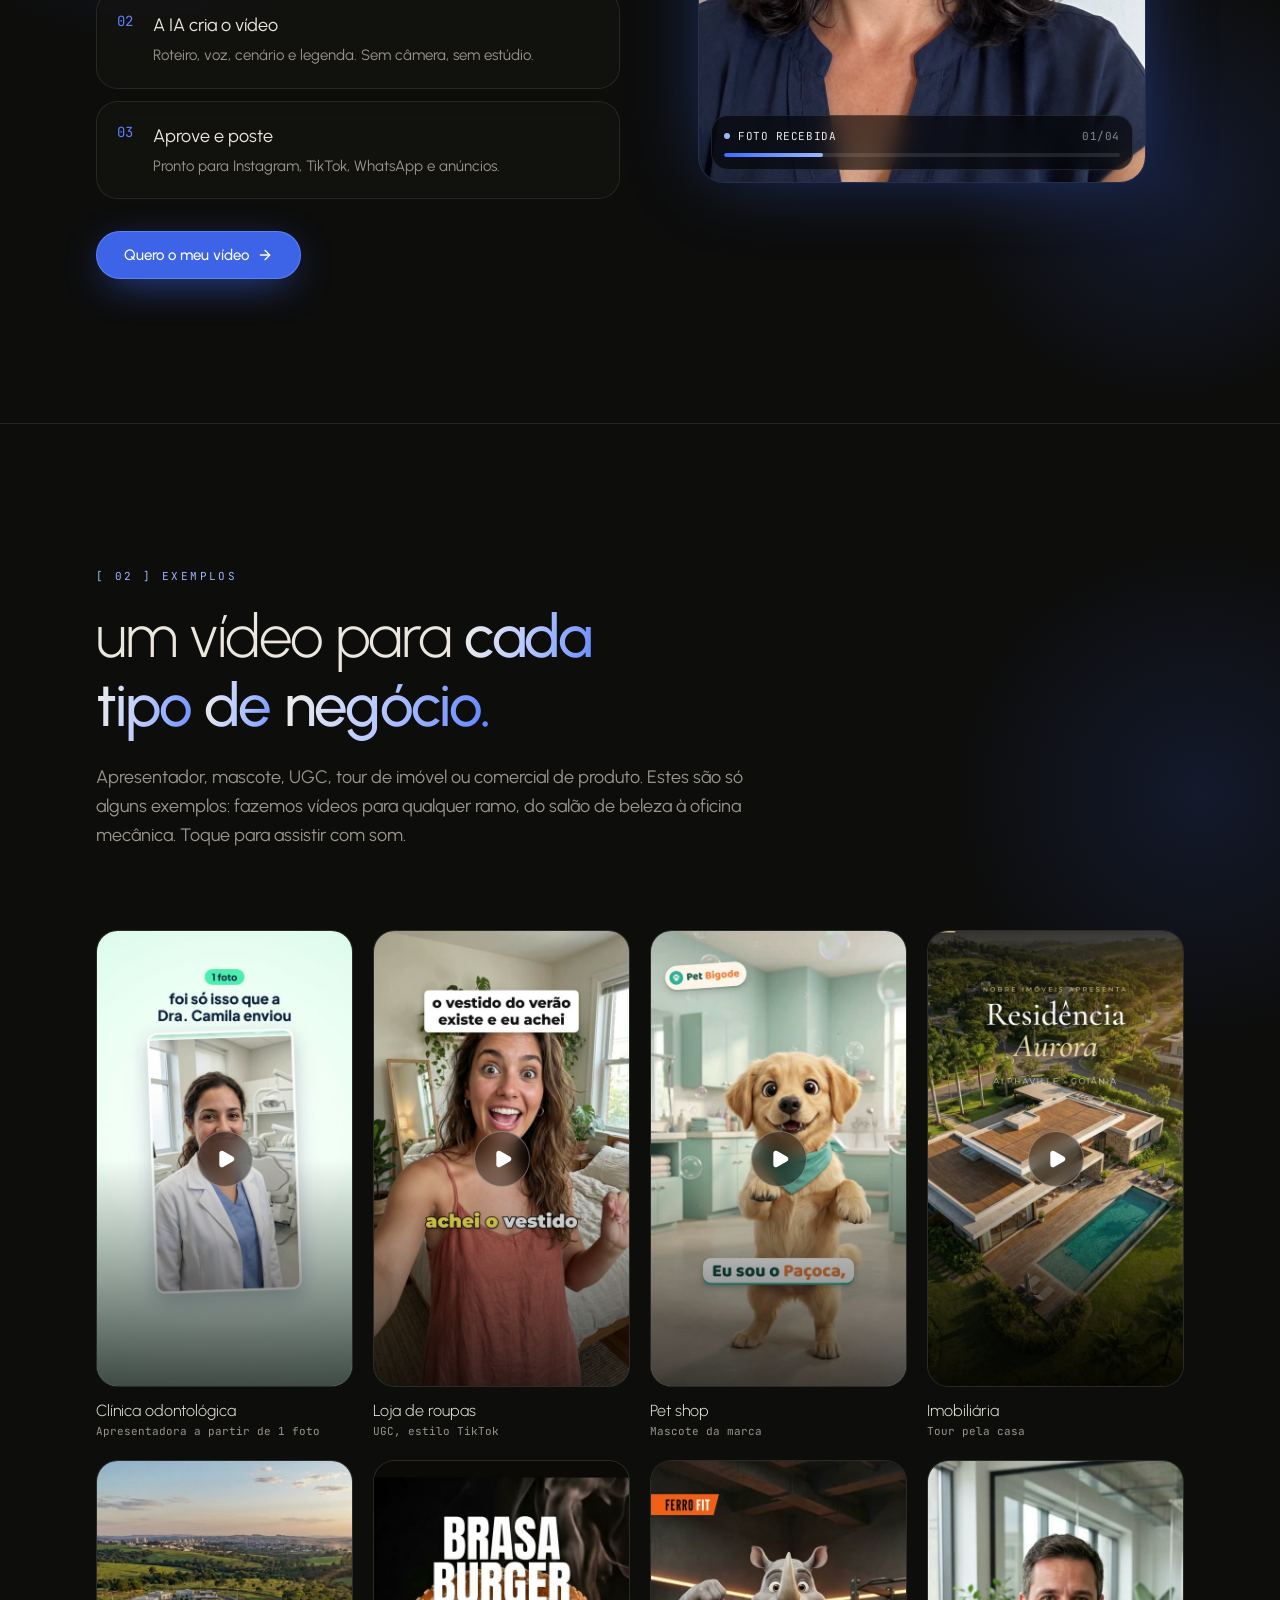
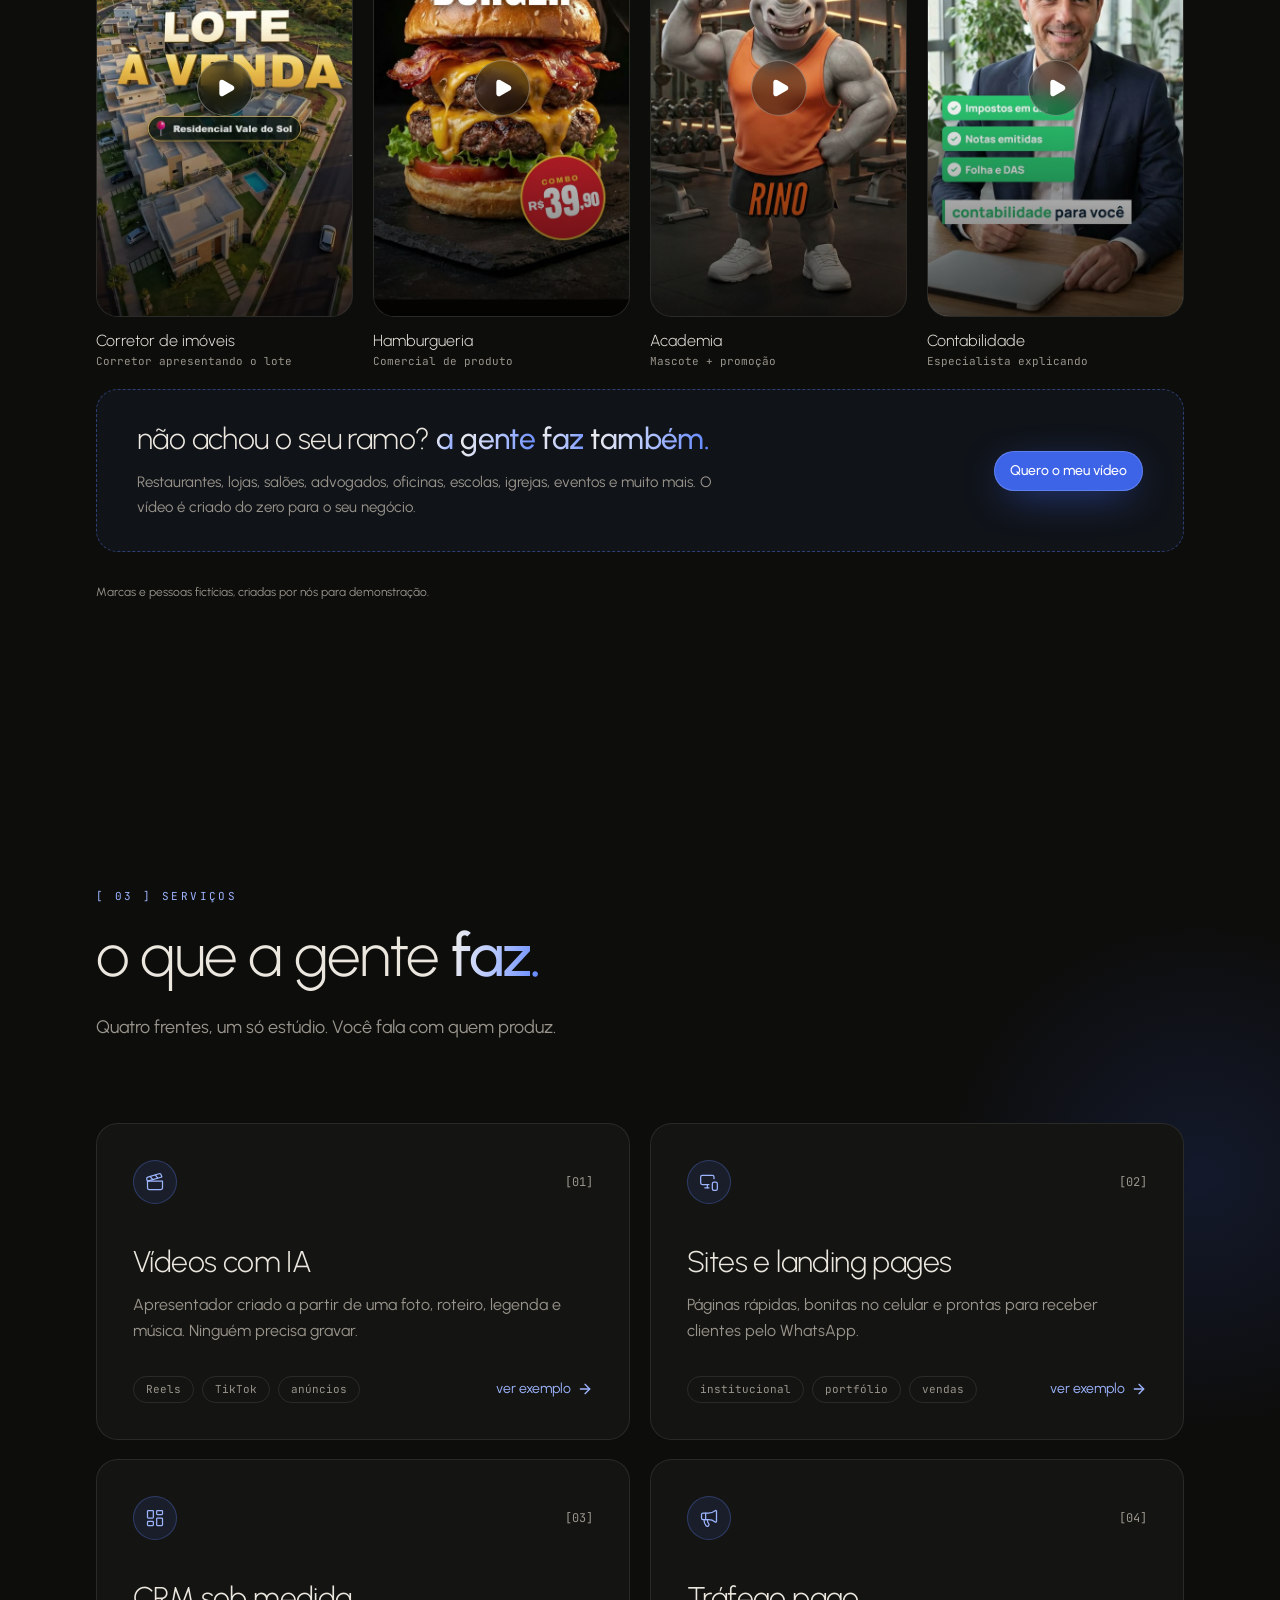
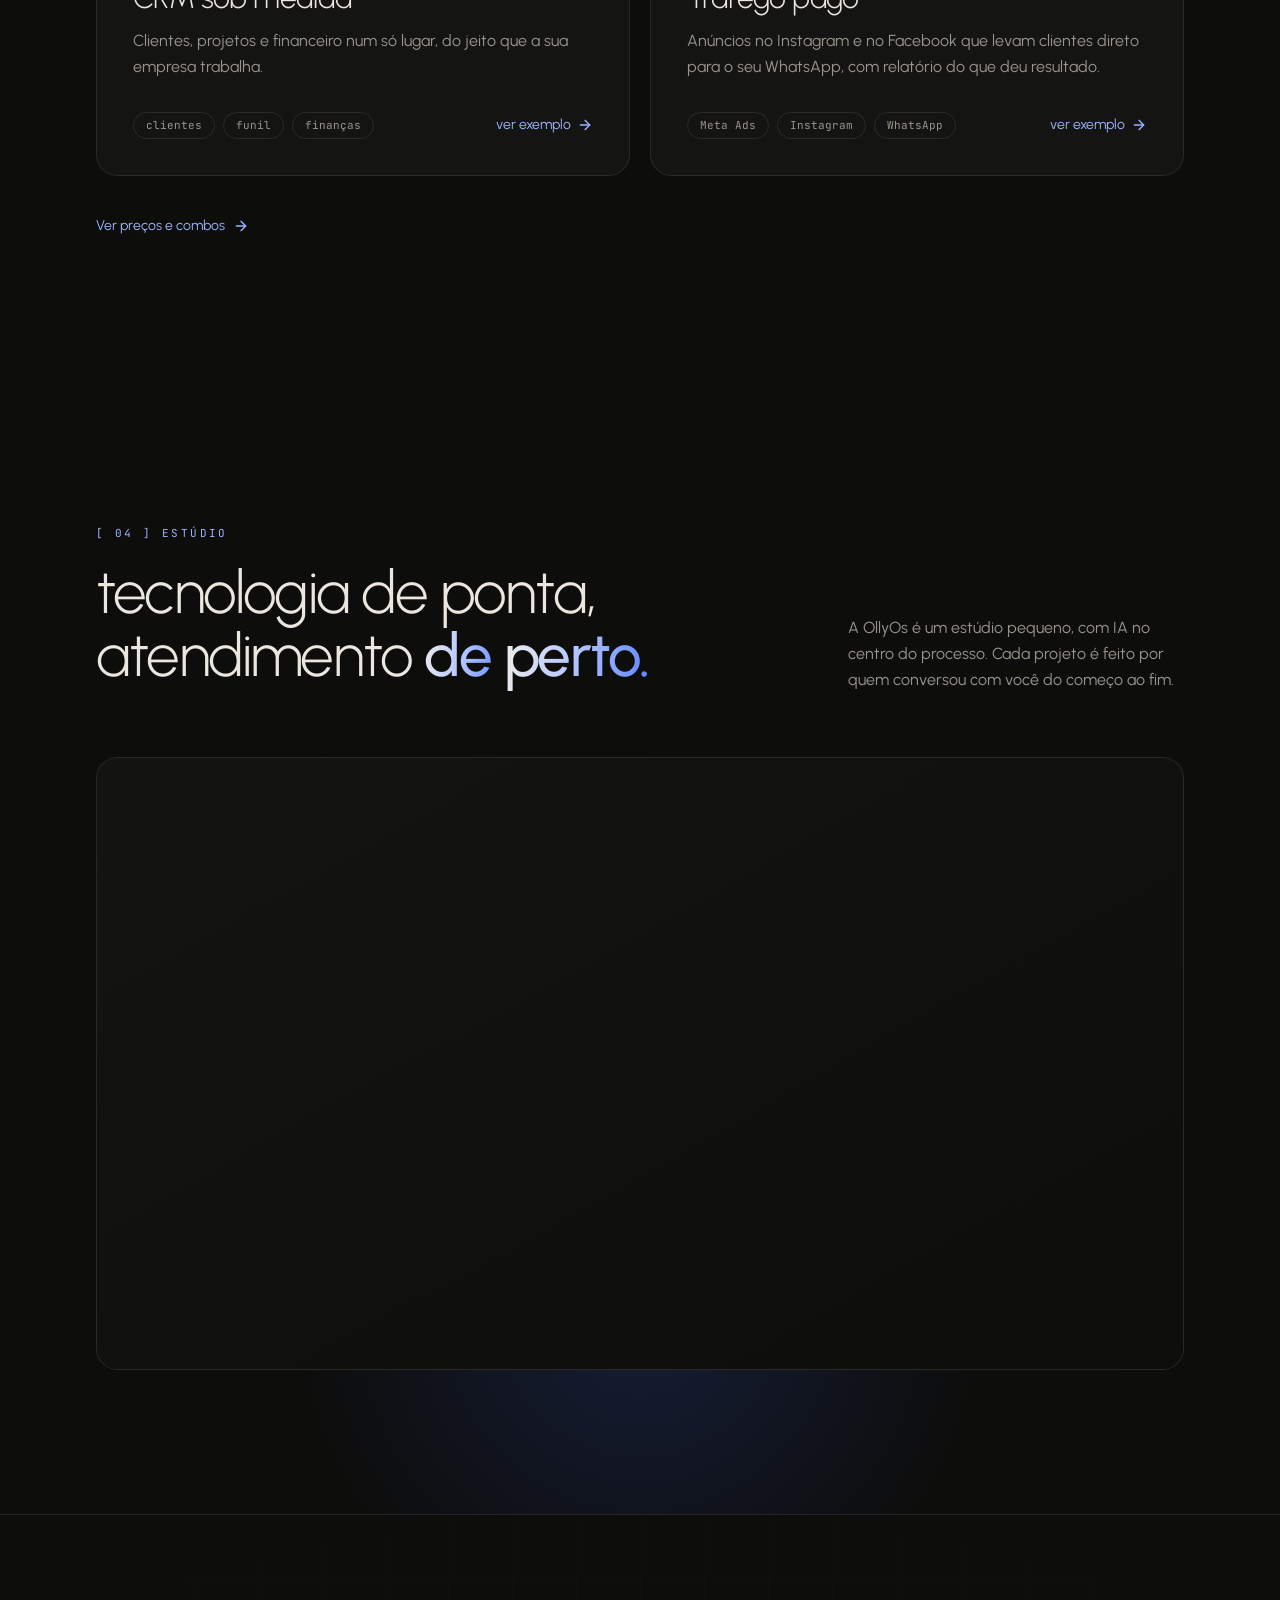
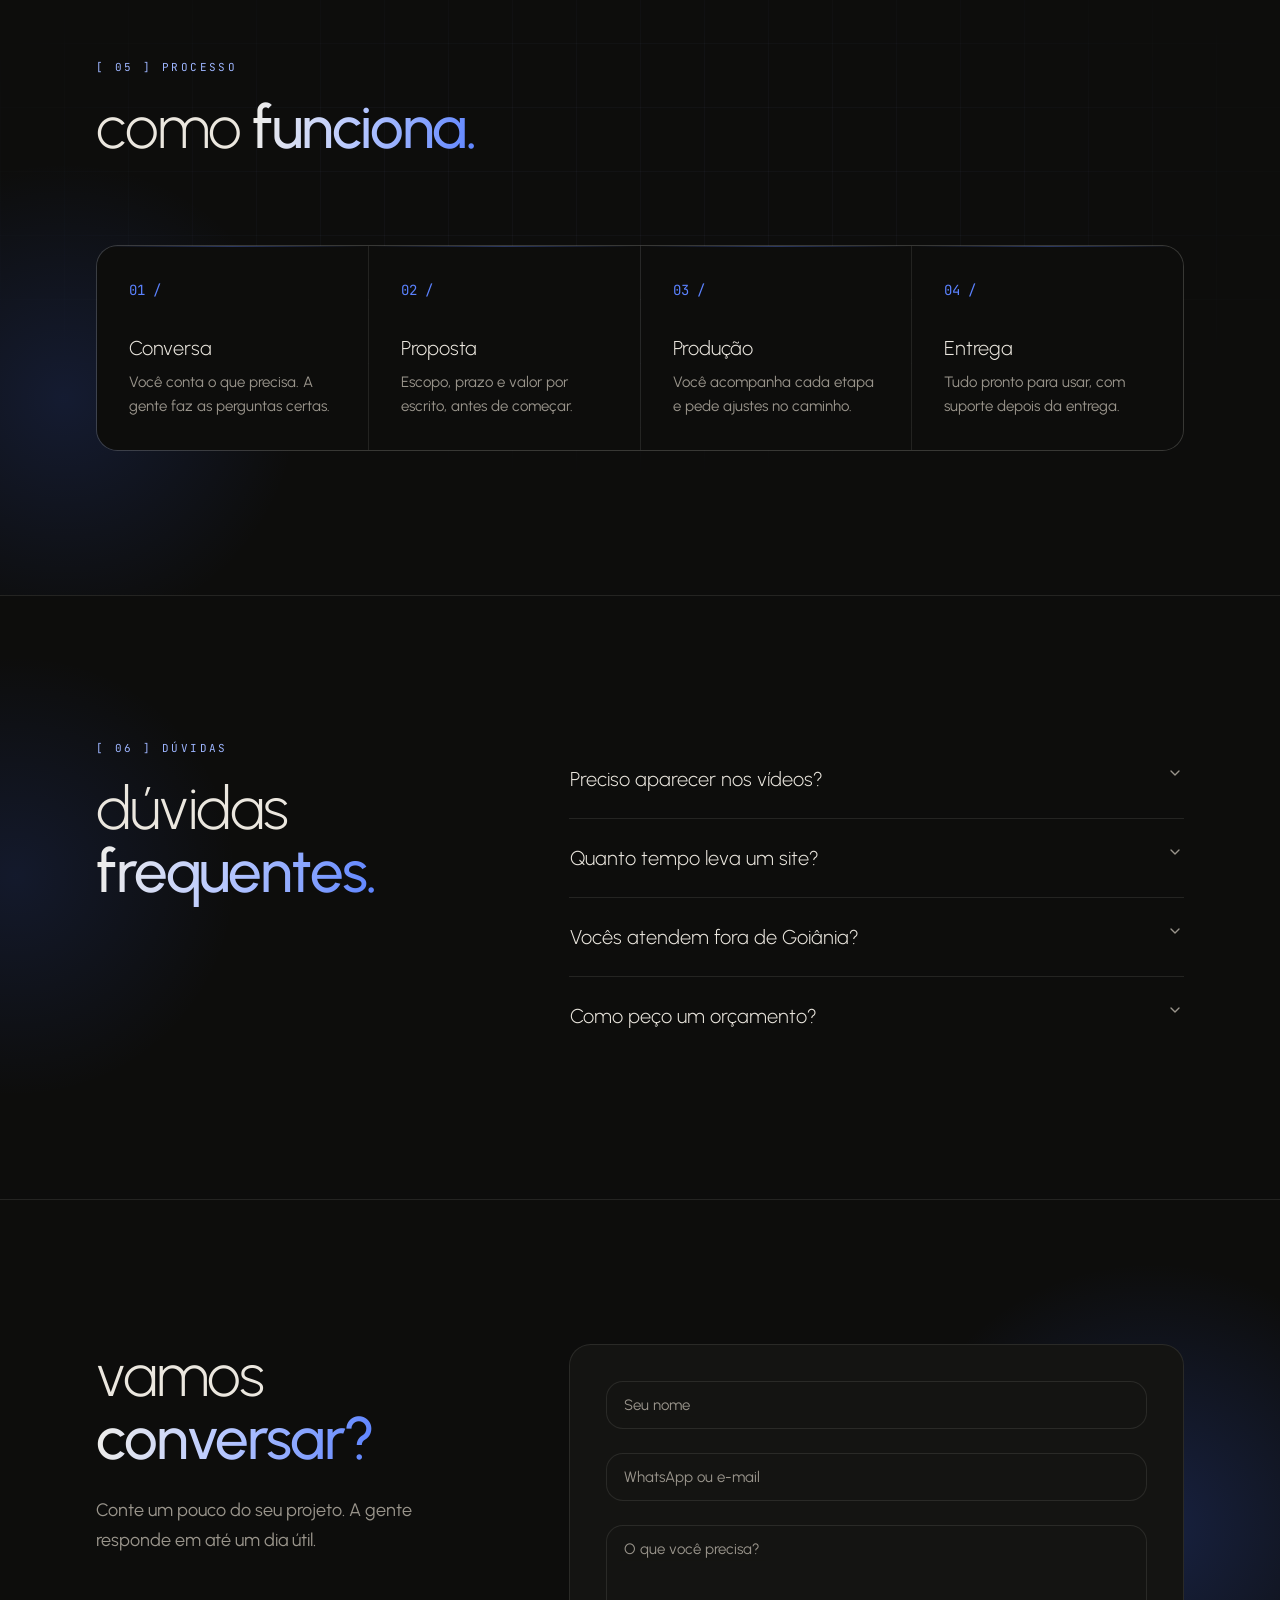
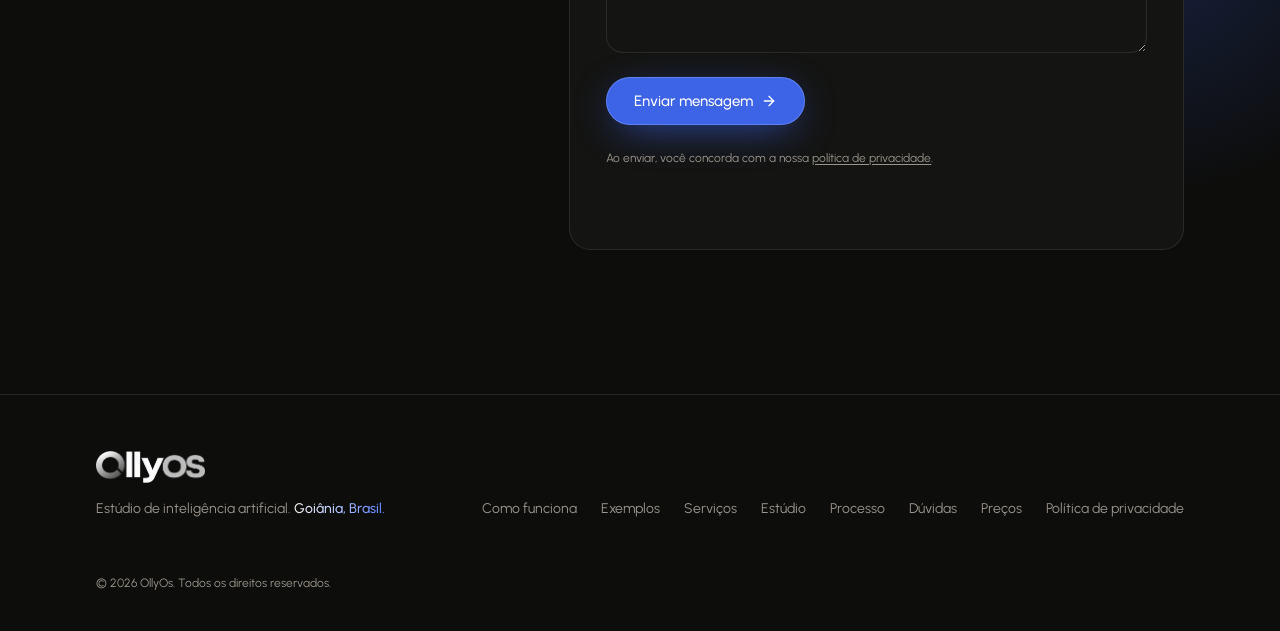
==== commit 4bc9d9bc: "Página de preços com oferta de lançamento e combos; exemplos deixam claro que atendemos outros ramos" ====
--- a/index.html
+++ b/index.html
@@ -15,9 +15,10 @@
     <link rel="icon" type="image/png" href="favicon.png" />
     <link rel="apple-touch-icon" href="apple-touch-icon.png" />
     <style>html,body{background:#0d0d0c}</style>
-    <script type="module" crossorigin src="./assets/main-DyL-pDdk.js"></script>
-    <link rel="modulepreload" crossorigin href="./assets/contact-D4NF6YCv.js">
-    <link rel="stylesheet" crossorigin href="./assets/contact-D-AaL9QD.css">
+    <script type="module" crossorigin src="./assets/main-BDw8sB2C.js"></script>
+    <link rel="modulepreload" crossorigin href="./assets/contact-kYqwLcs4.js">
+    <link rel="modulepreload" crossorigin href="./assets/check-BAAHhtCo.js">
+    <link rel="stylesheet" crossorigin href="./assets/contact-DskYKUxV.css">
   </head>
   <body>
     <div id="root"></div>
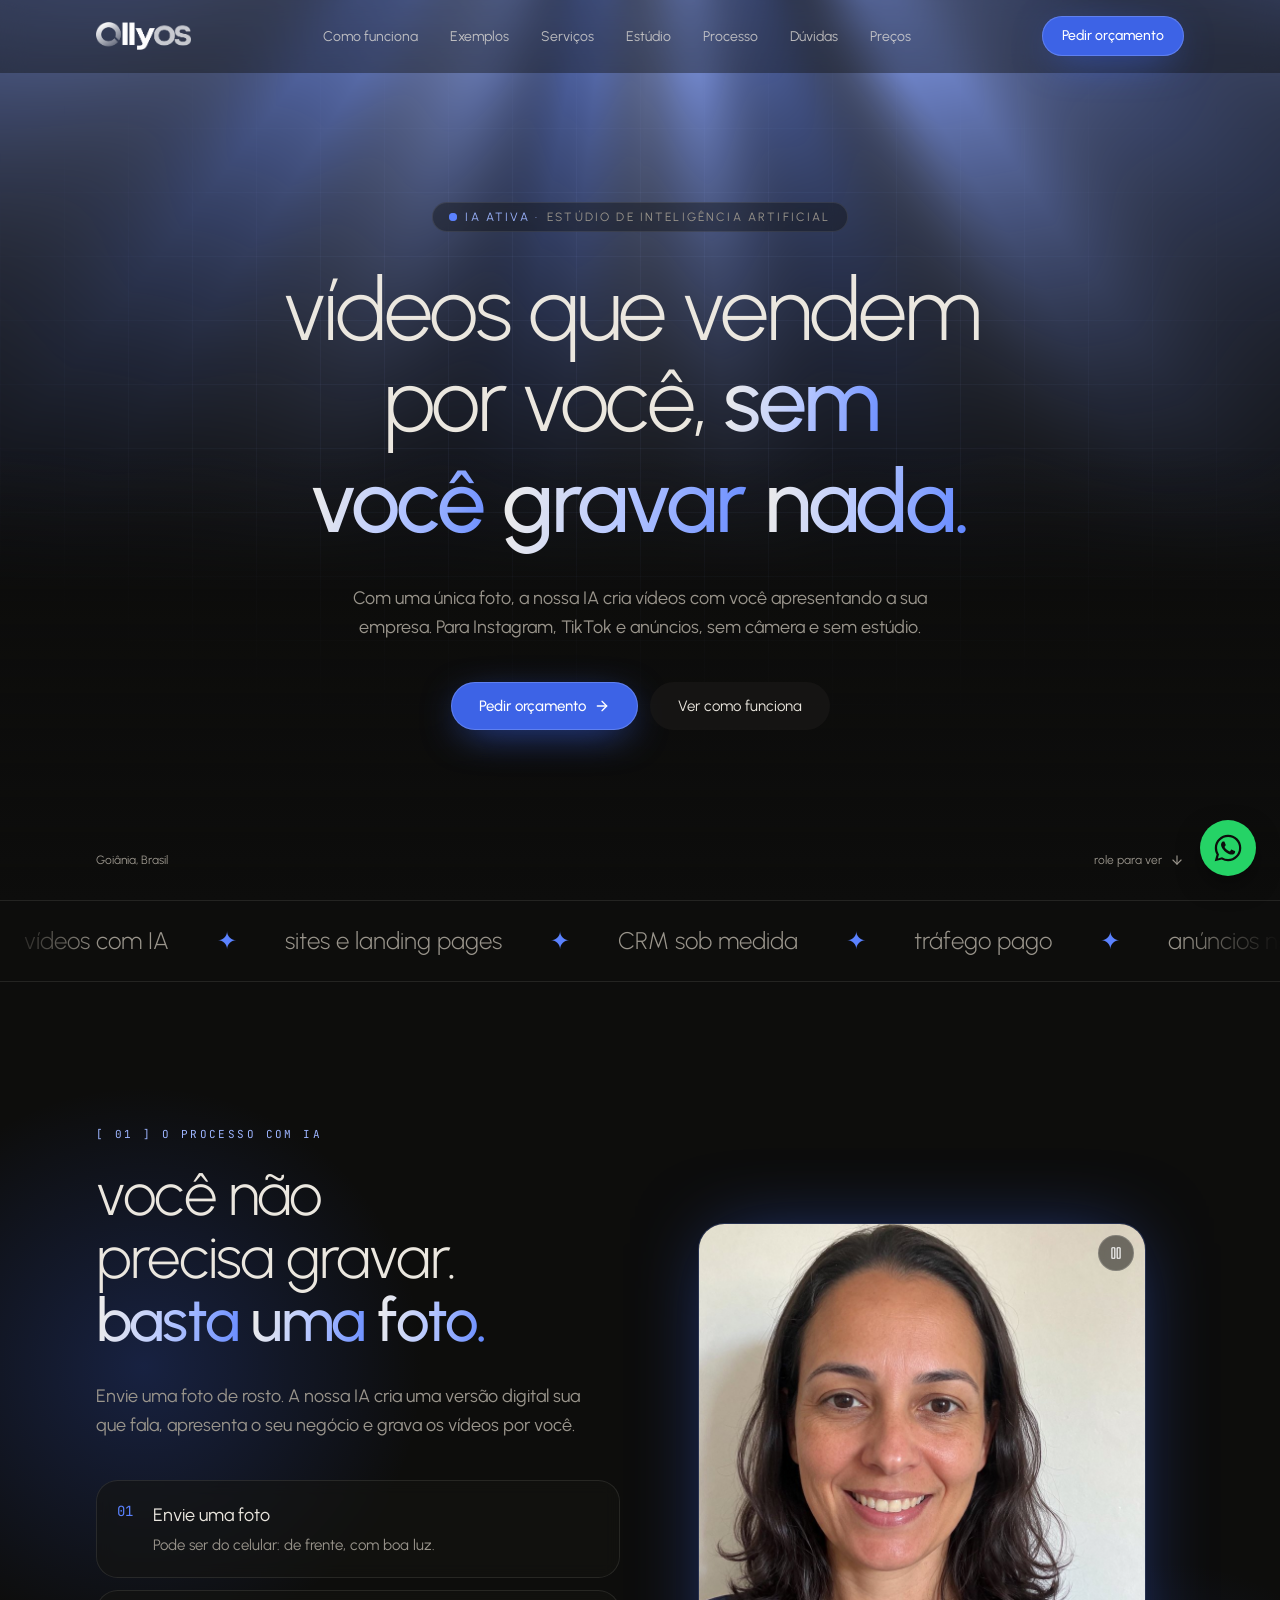
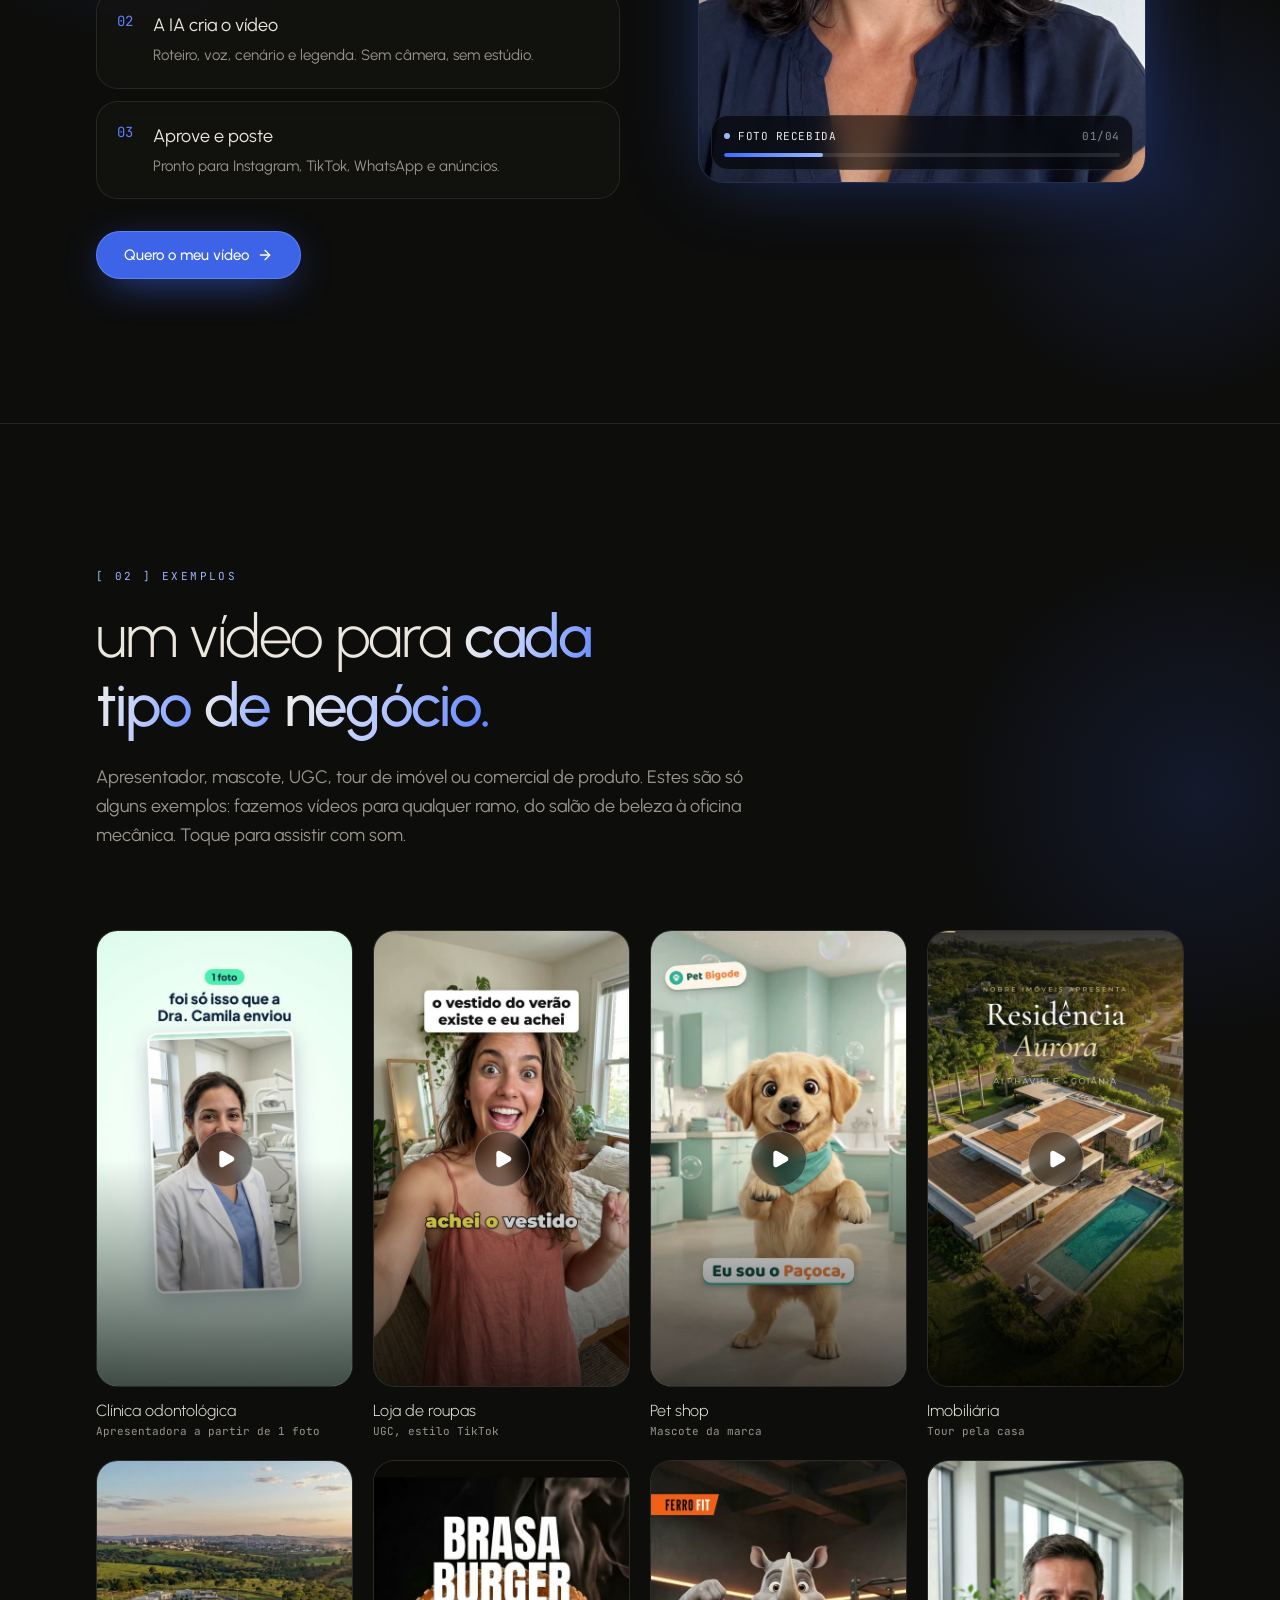
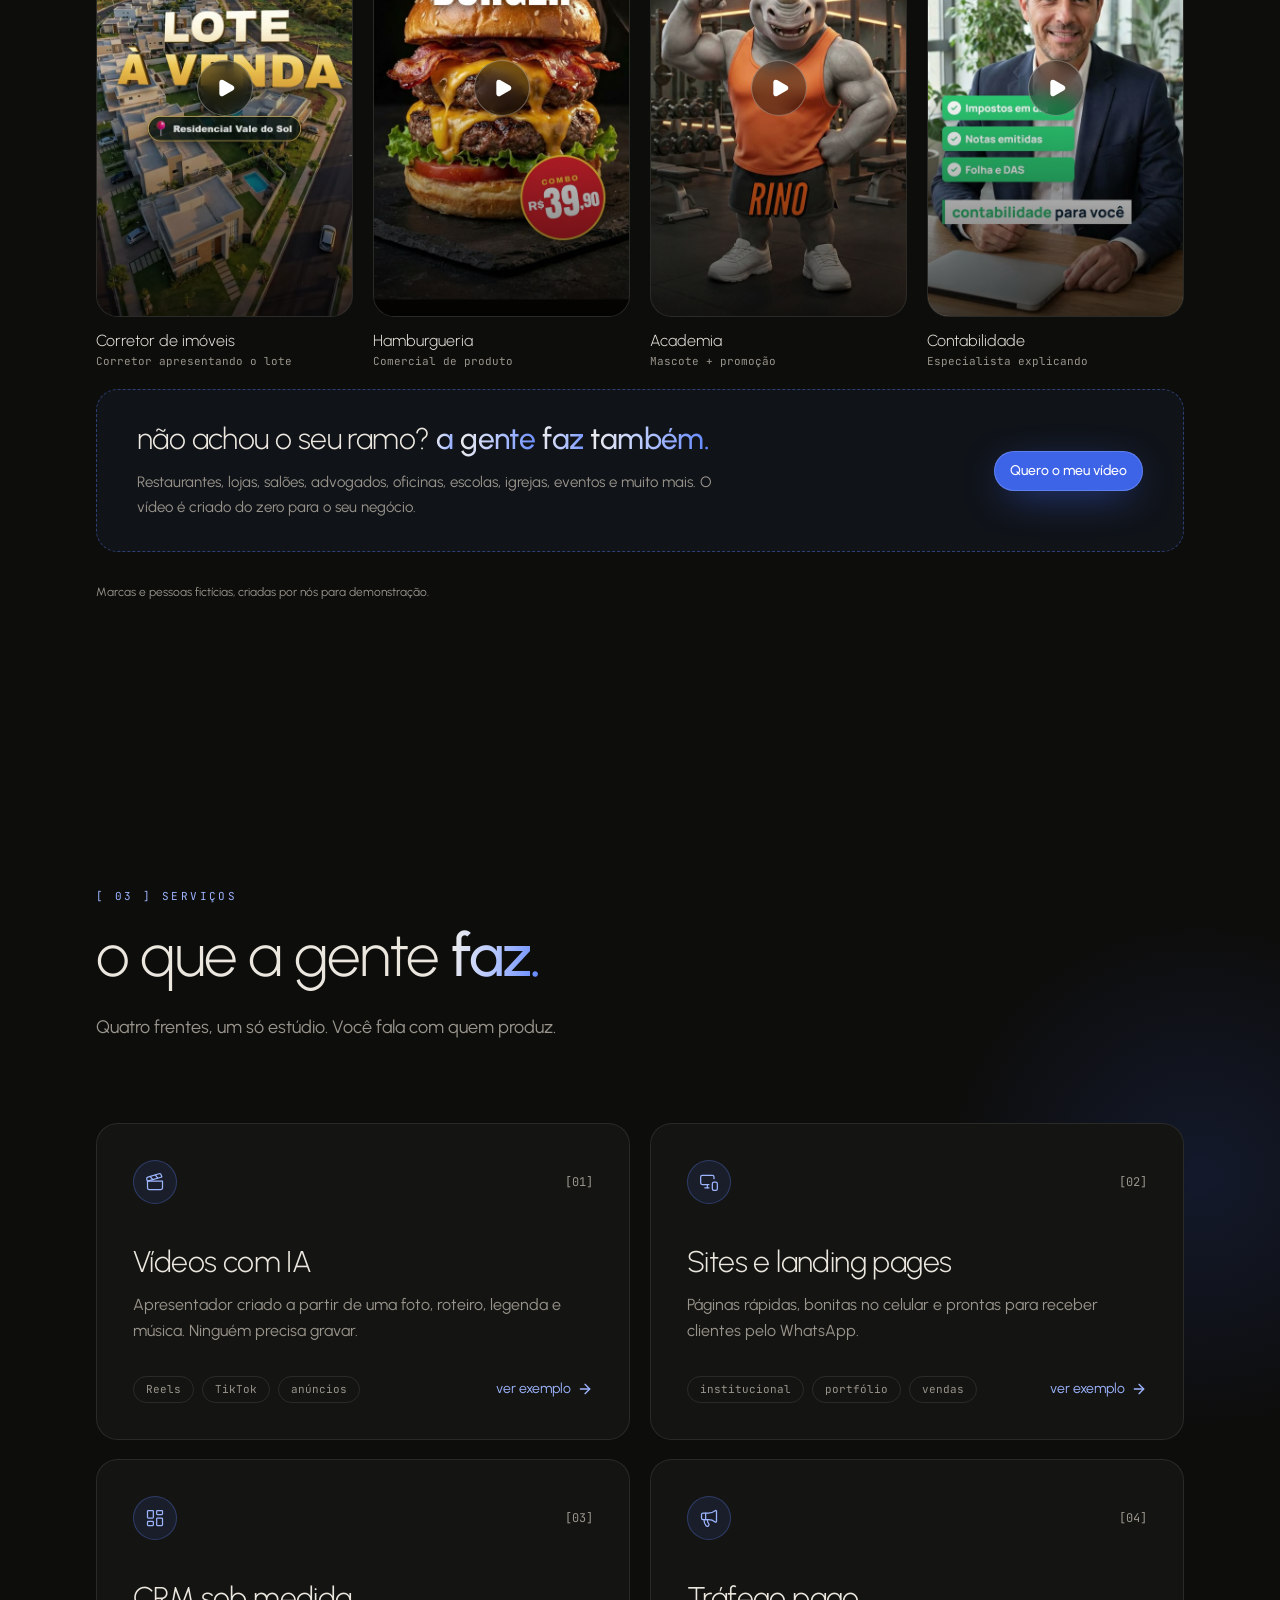
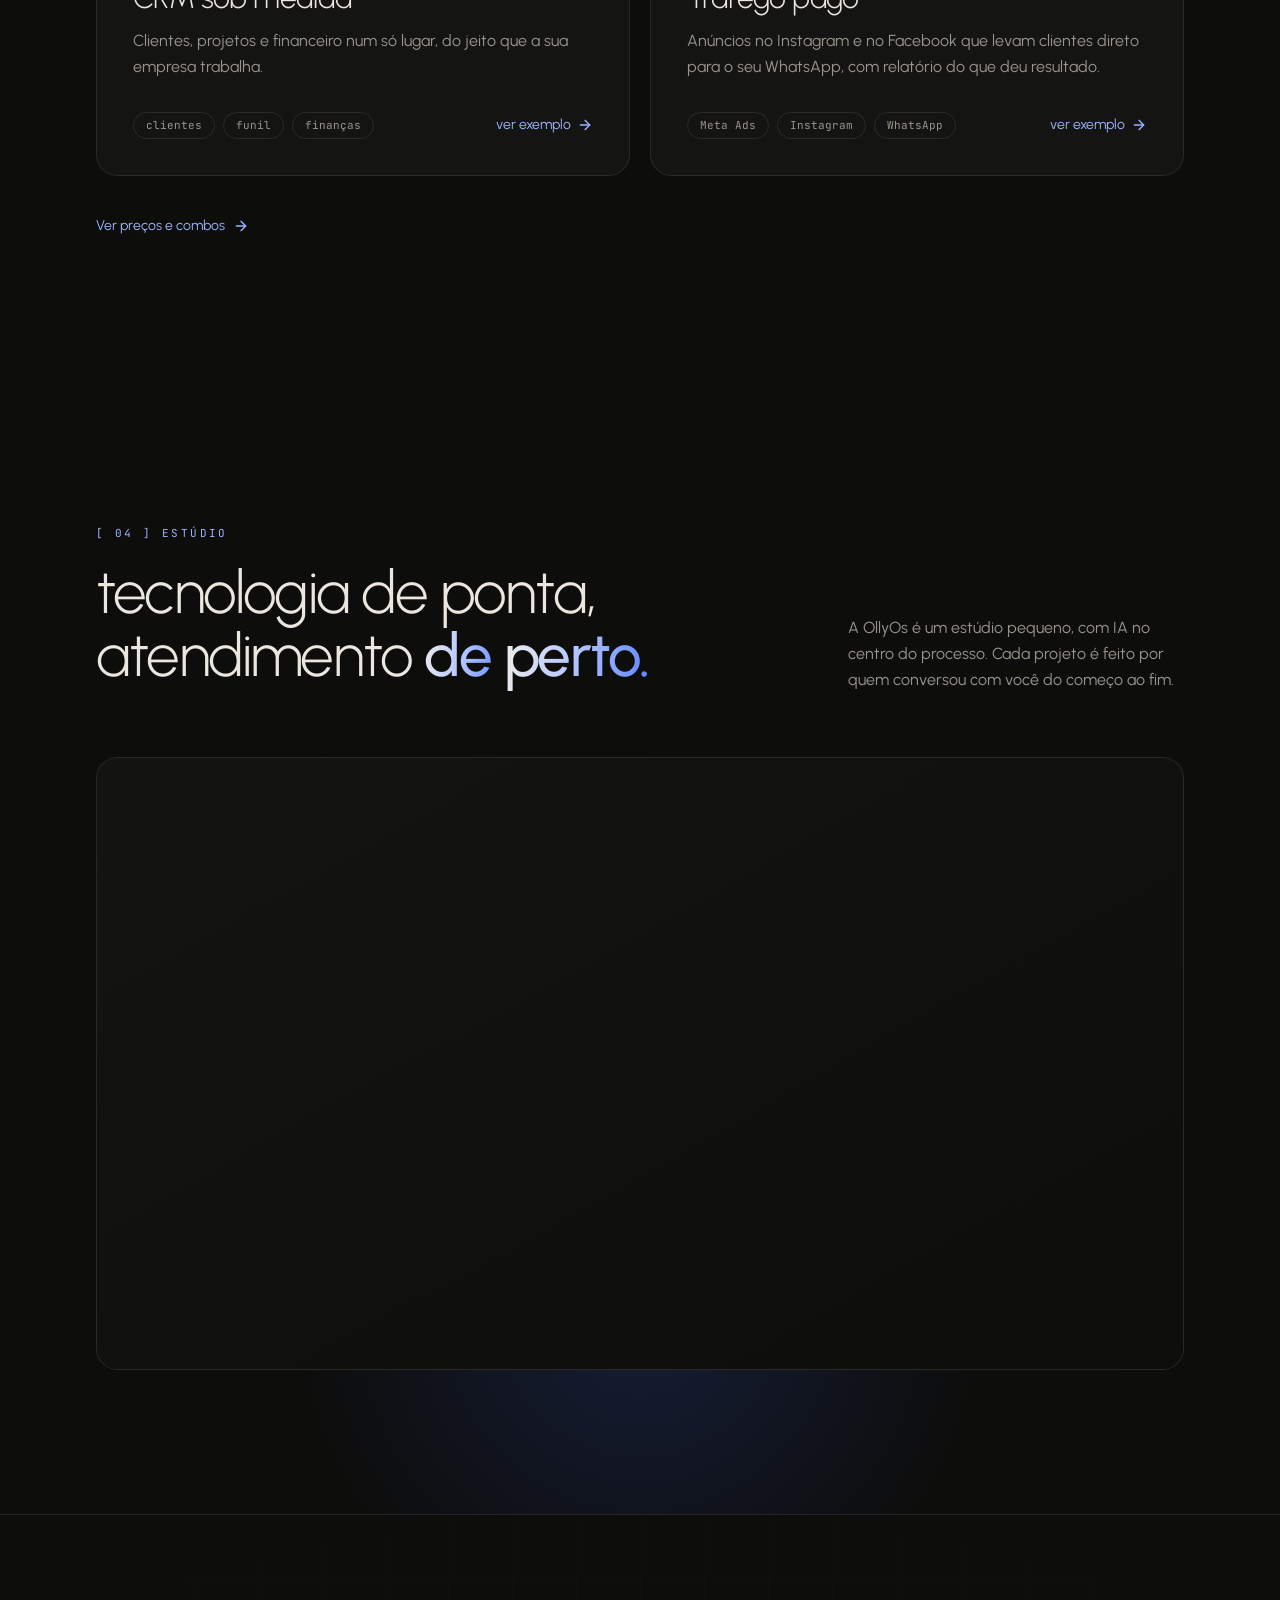
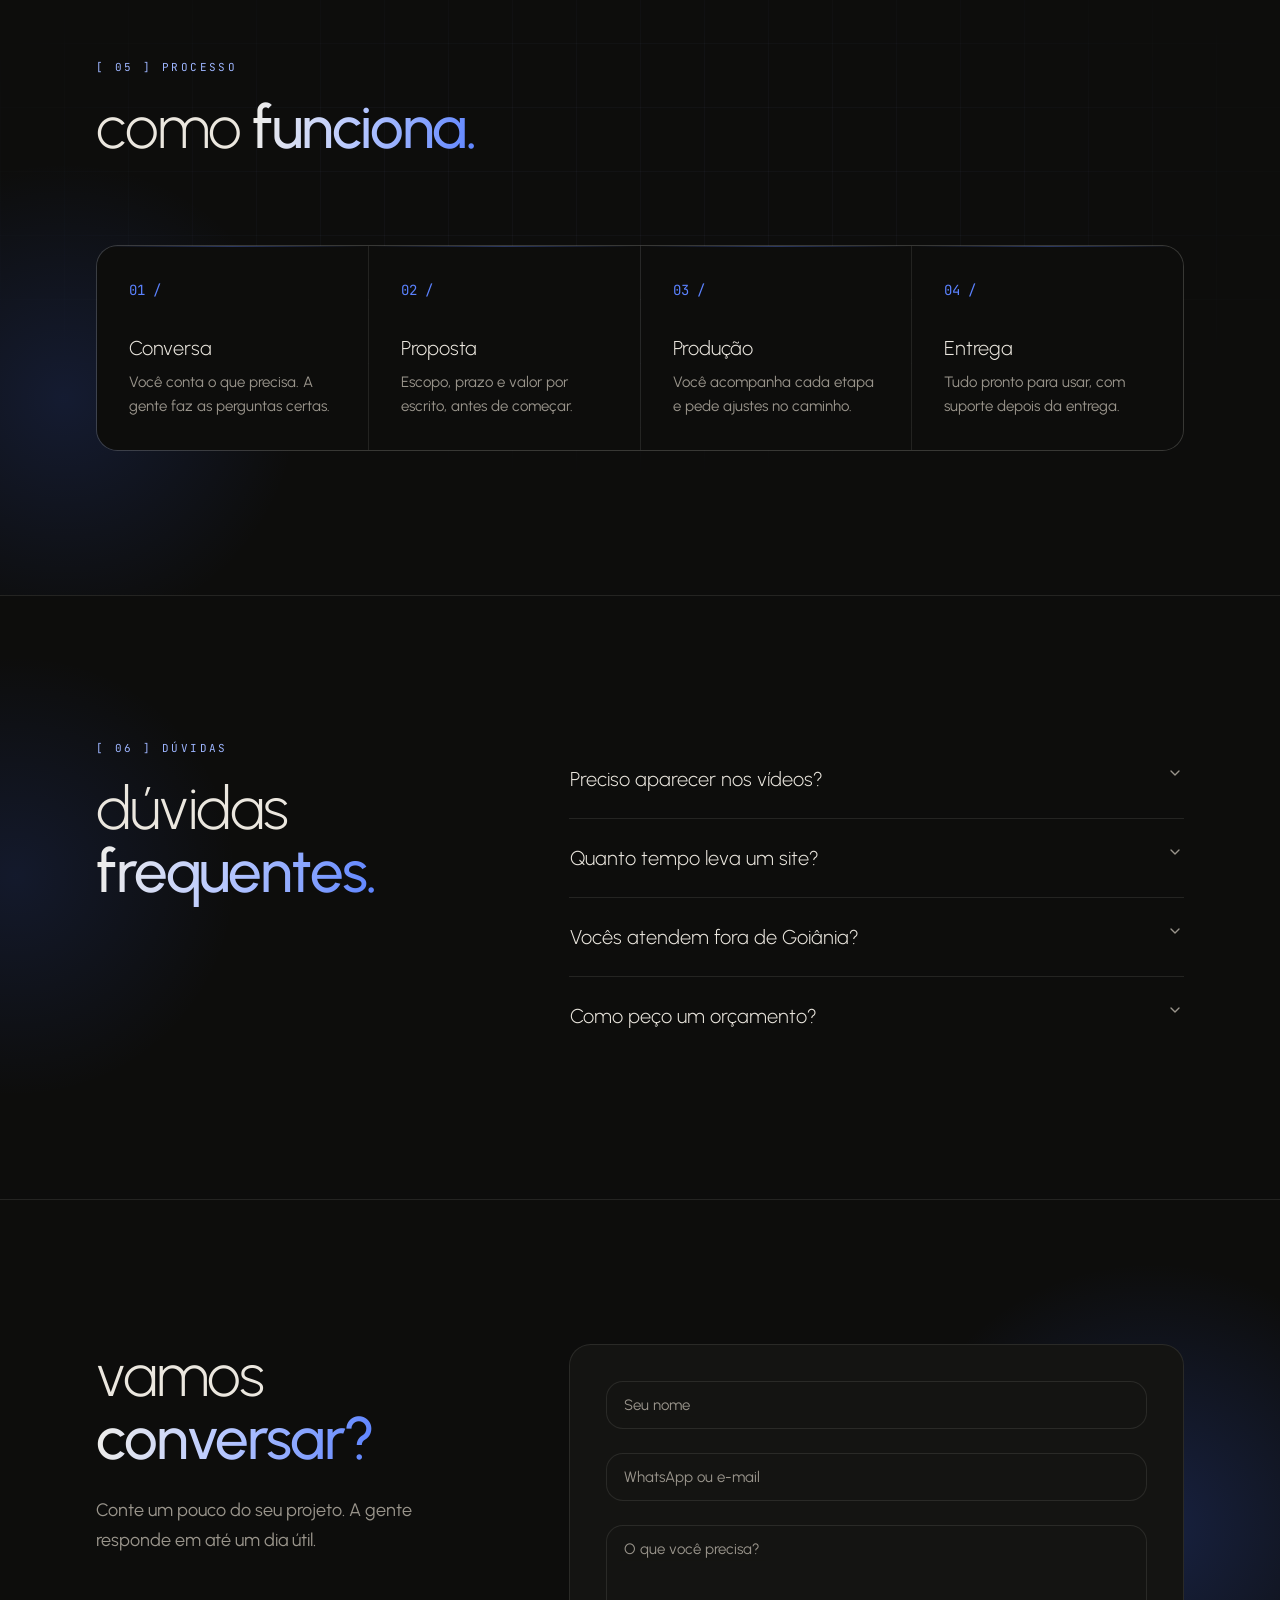
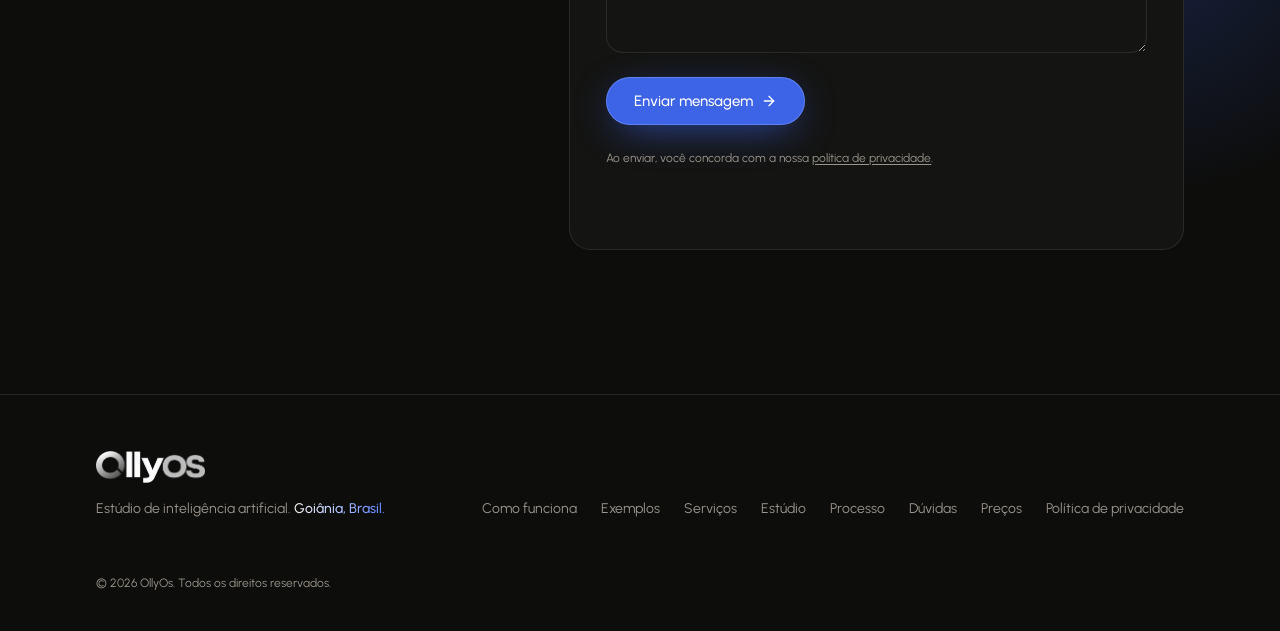
==== commit 94004b4b: "Preço do site institucional reajustado e hospedagem separada por tipo Co-Authored-By: Claude Opus 5." ====
--- a/index.html
+++ b/index.html
@@ -15,9 +15,9 @@
     <link rel="icon" type="image/png" href="favicon.png" />
     <link rel="apple-touch-icon" href="apple-touch-icon.png" />
     <style>html,body{background:#0d0d0c}</style>
-    <script type="module" crossorigin src="./assets/main-BDw8sB2C.js"></script>
-    <link rel="modulepreload" crossorigin href="./assets/contact-kYqwLcs4.js">
-    <link rel="modulepreload" crossorigin href="./assets/check-BAAHhtCo.js">
+    <script type="module" crossorigin src="./assets/main-CiEV-d5V.js"></script>
+    <link rel="modulepreload" crossorigin href="./assets/contact-BVwTAvbu.js">
+    <link rel="modulepreload" crossorigin href="./assets/check-BwrODBqp.js">
     <link rel="stylesheet" crossorigin href="./assets/contact-DskYKUxV.css">
   </head>
   <body>
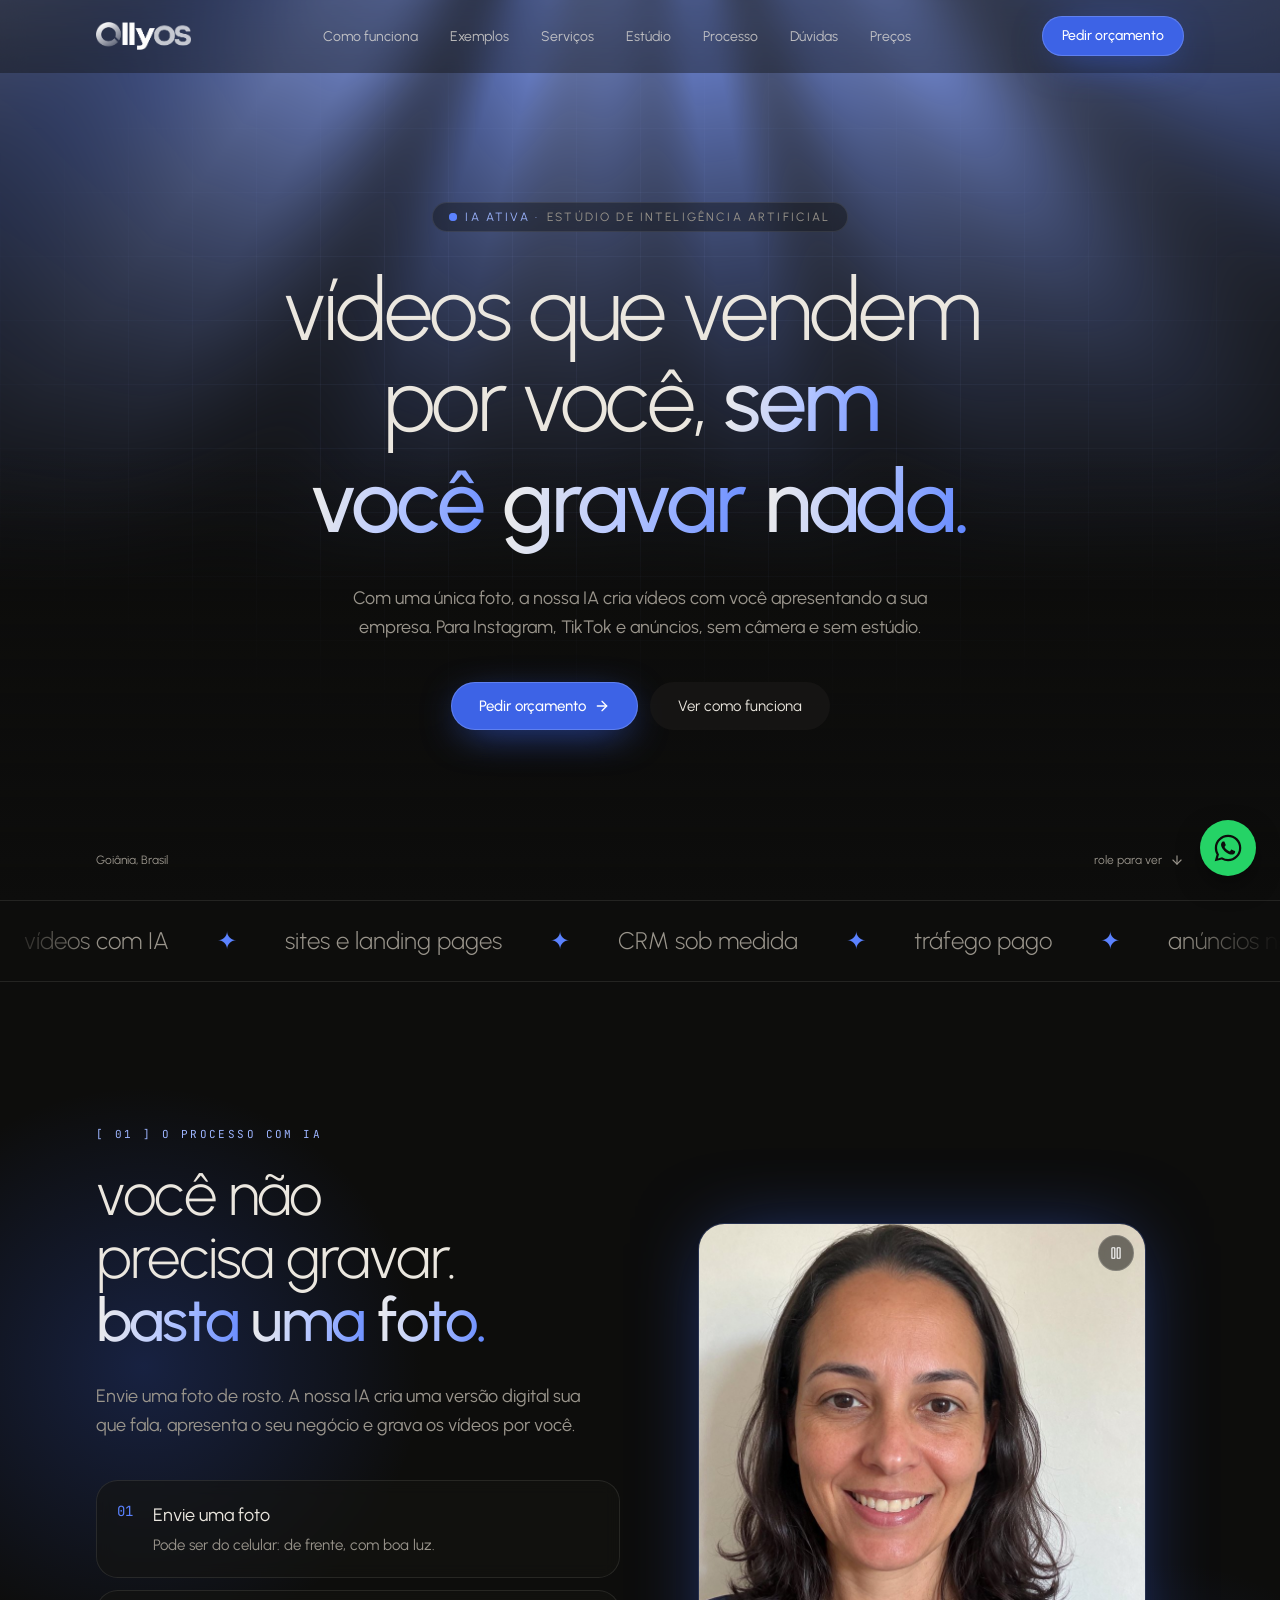
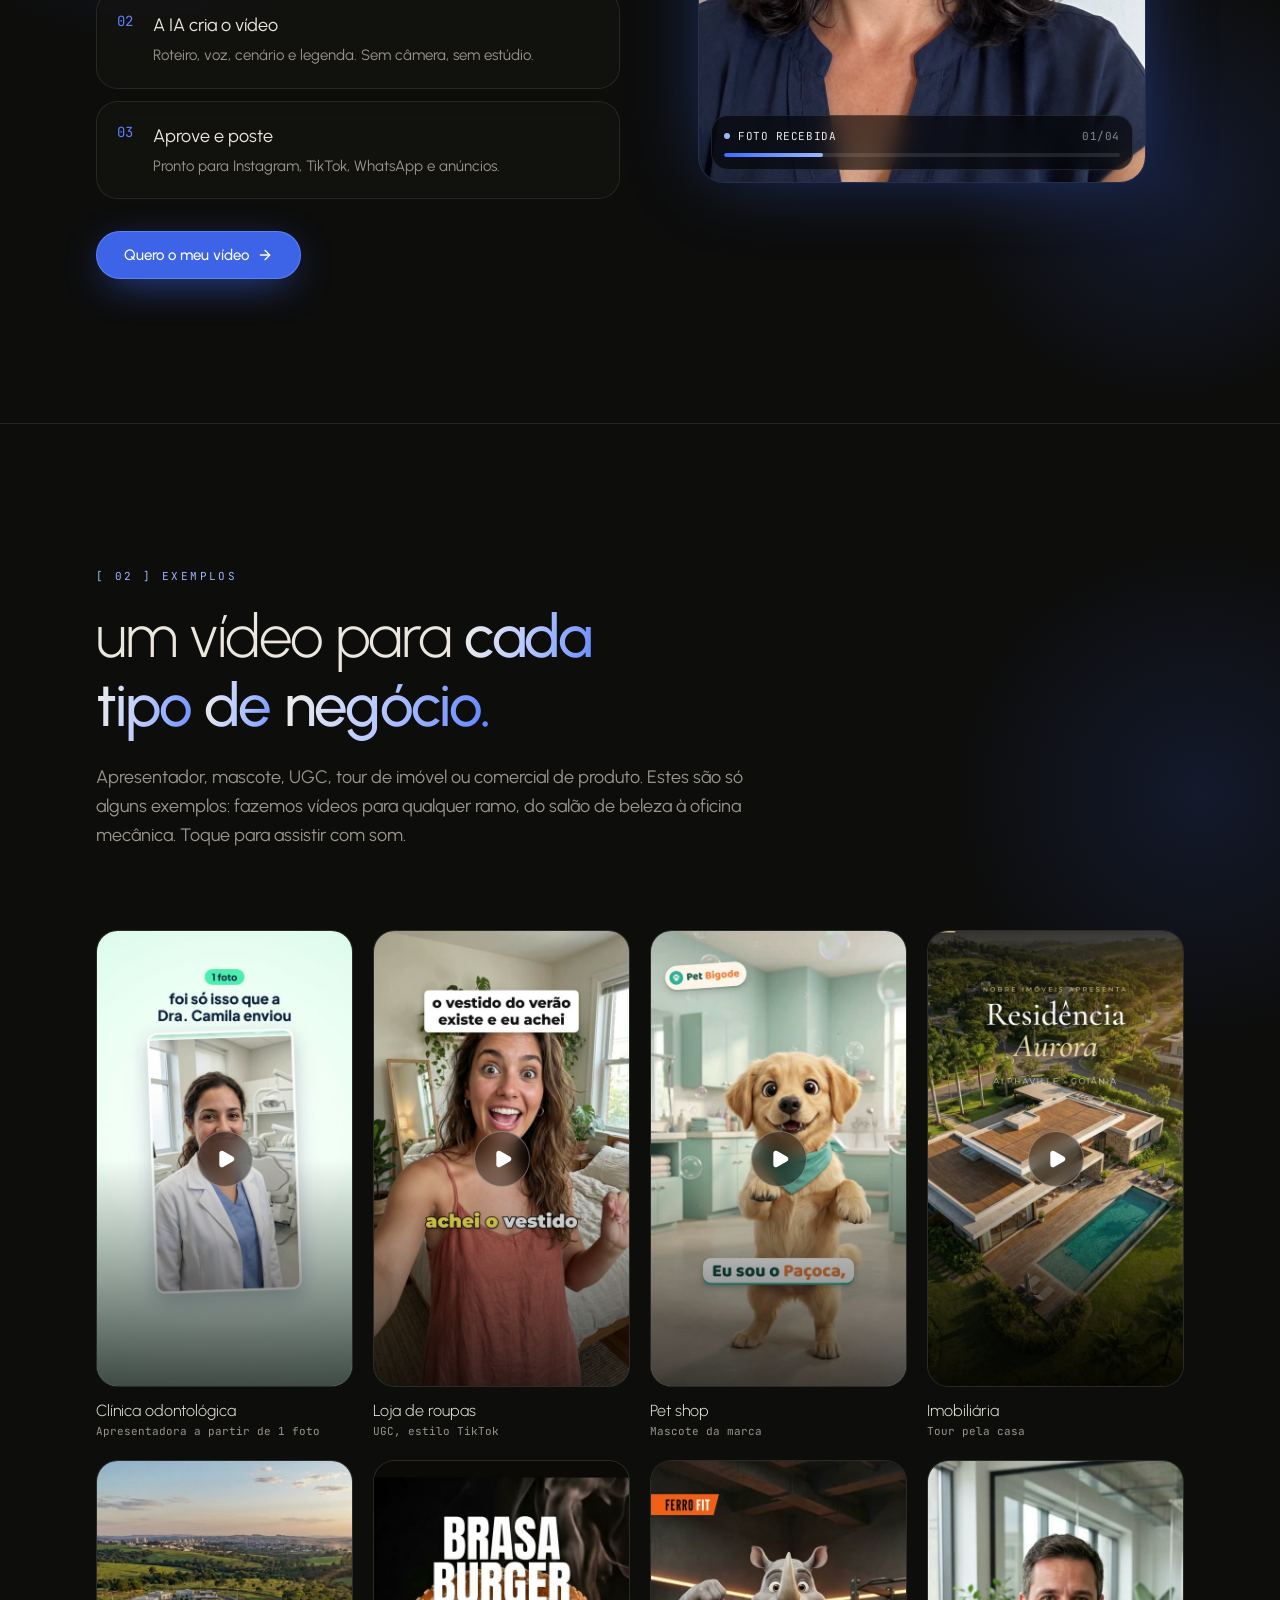
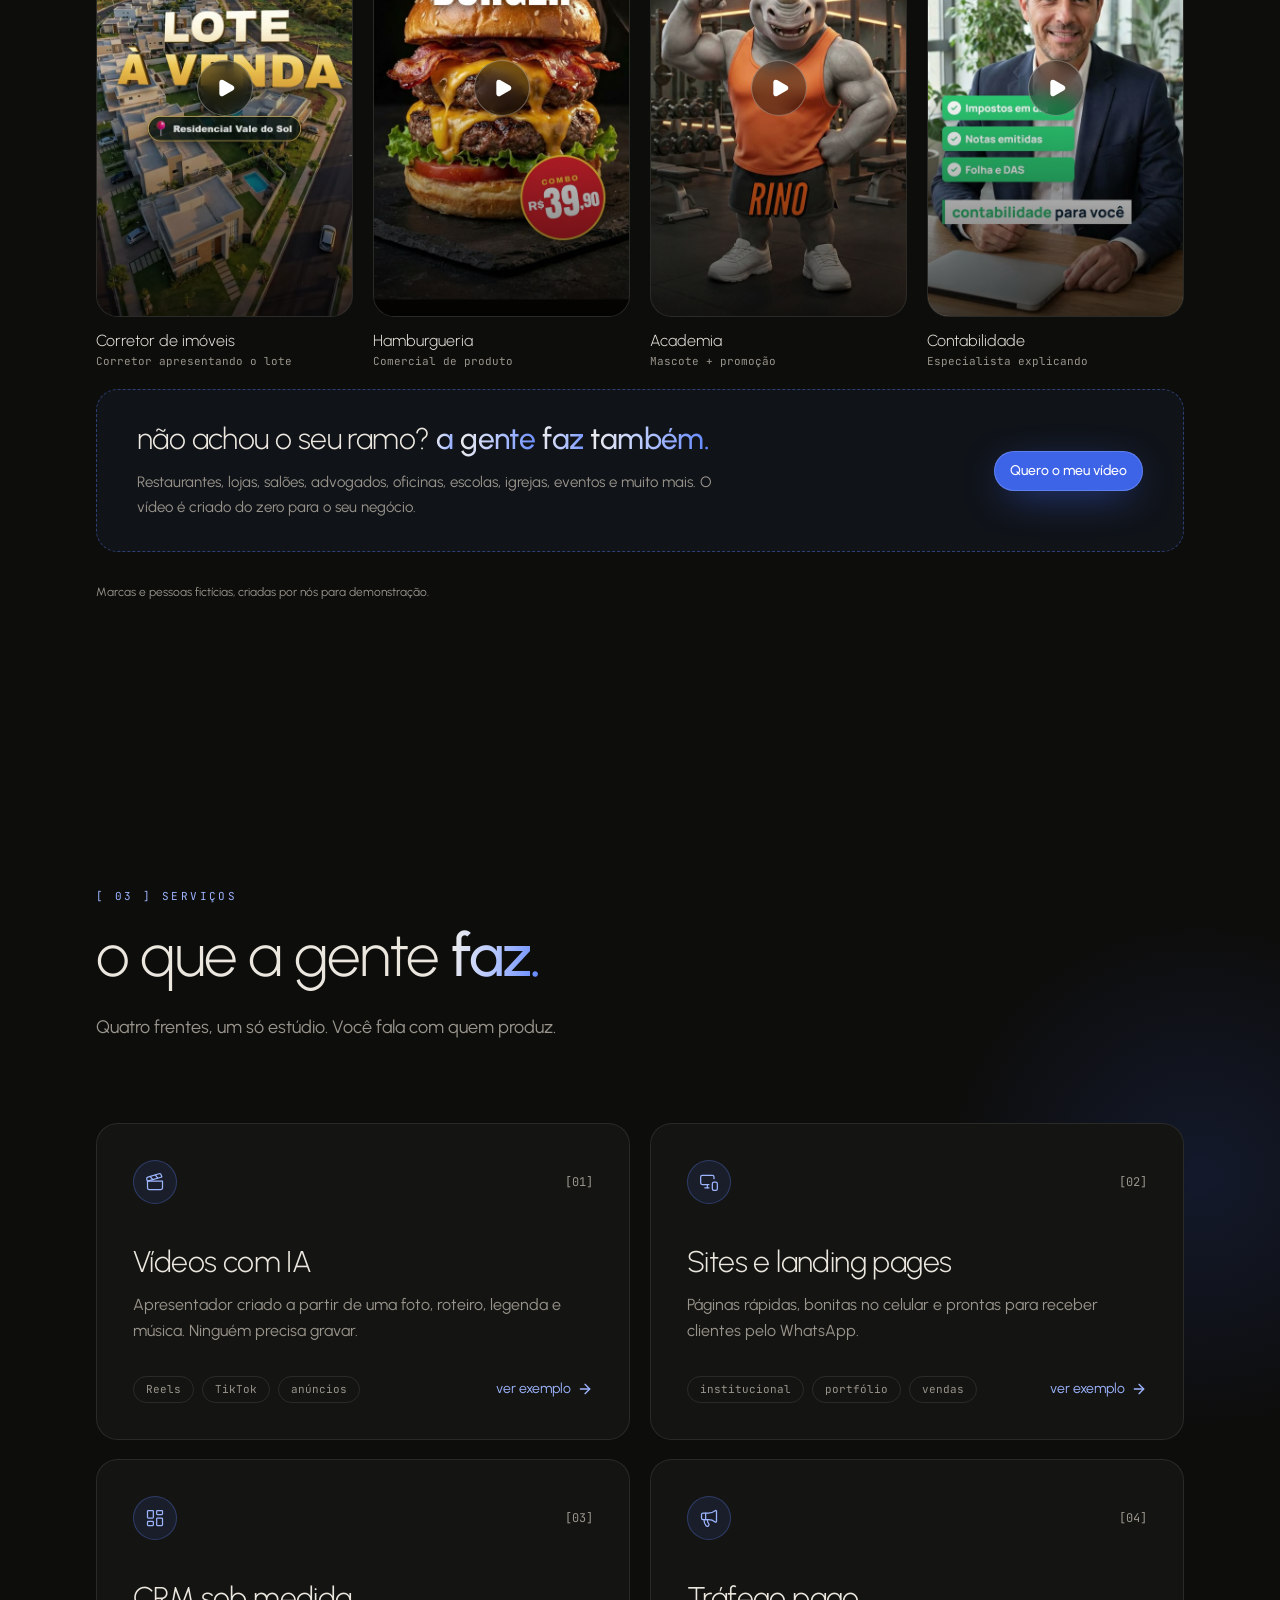
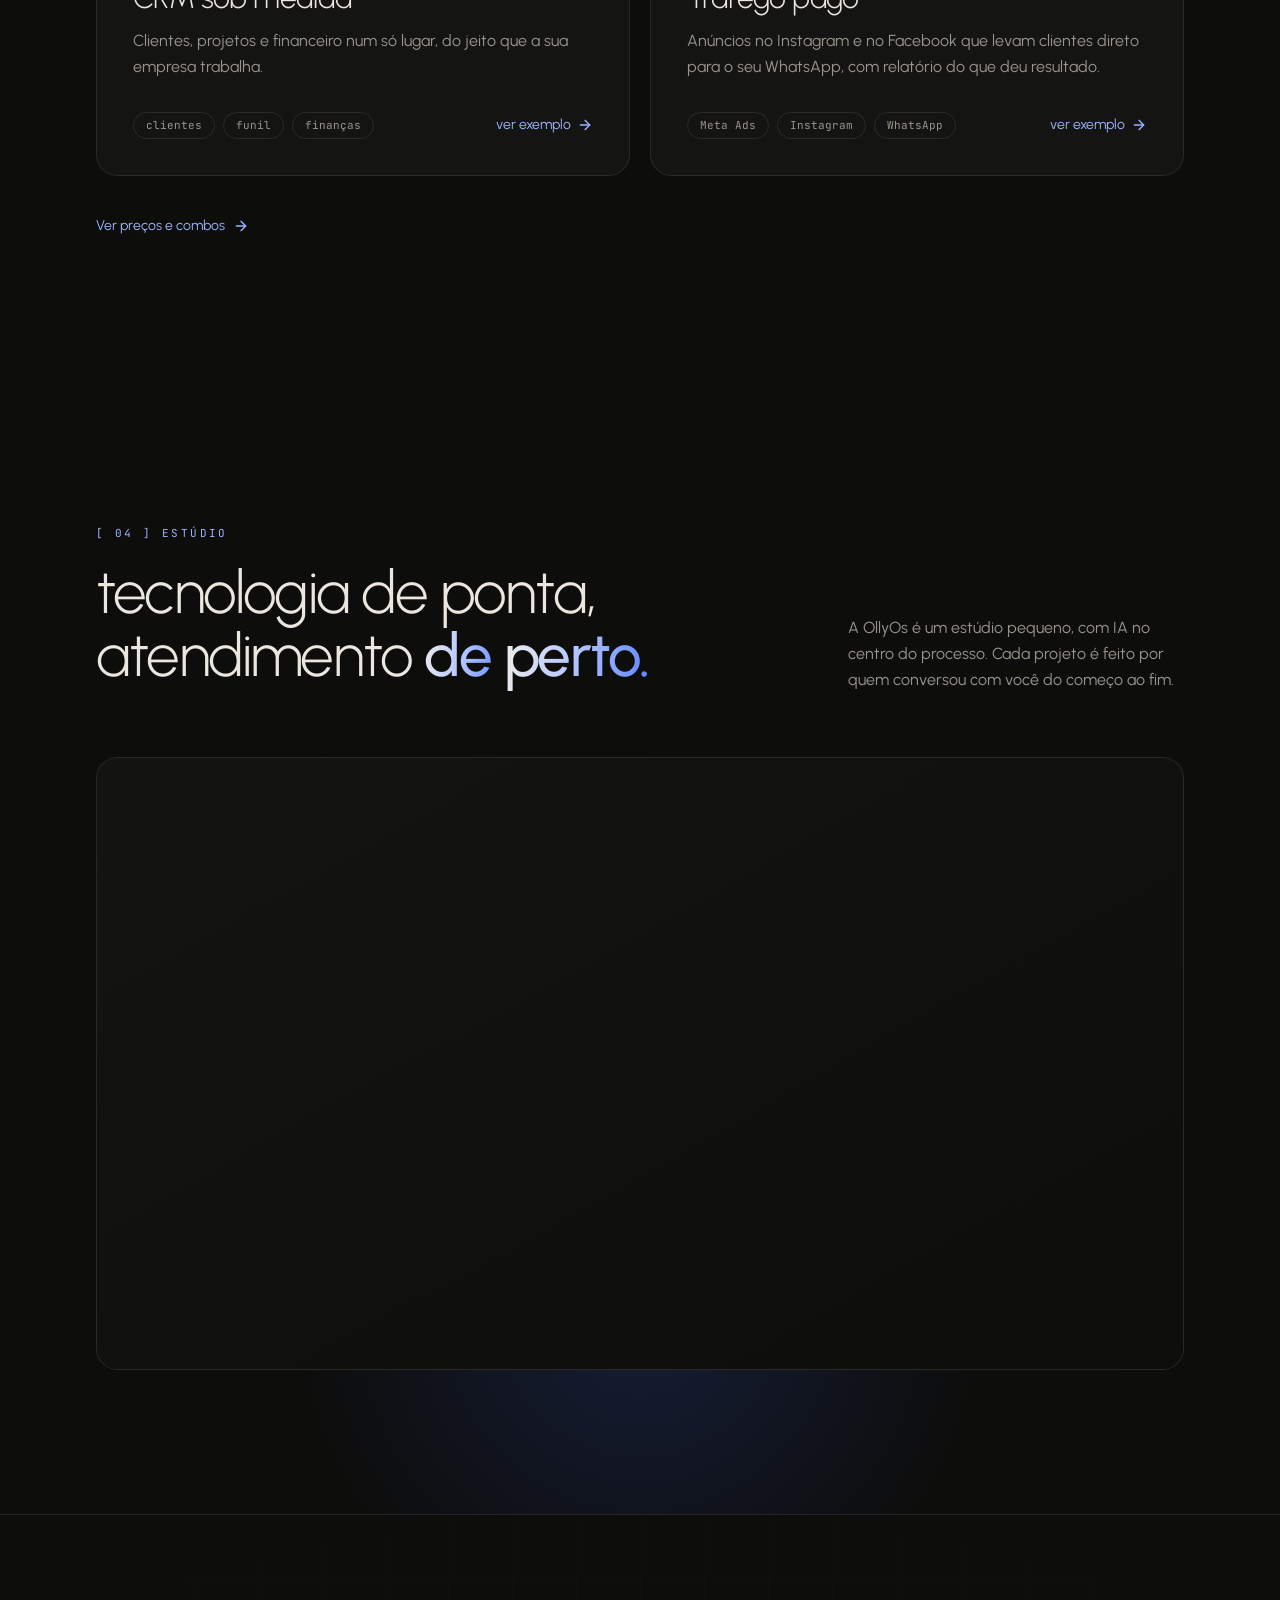
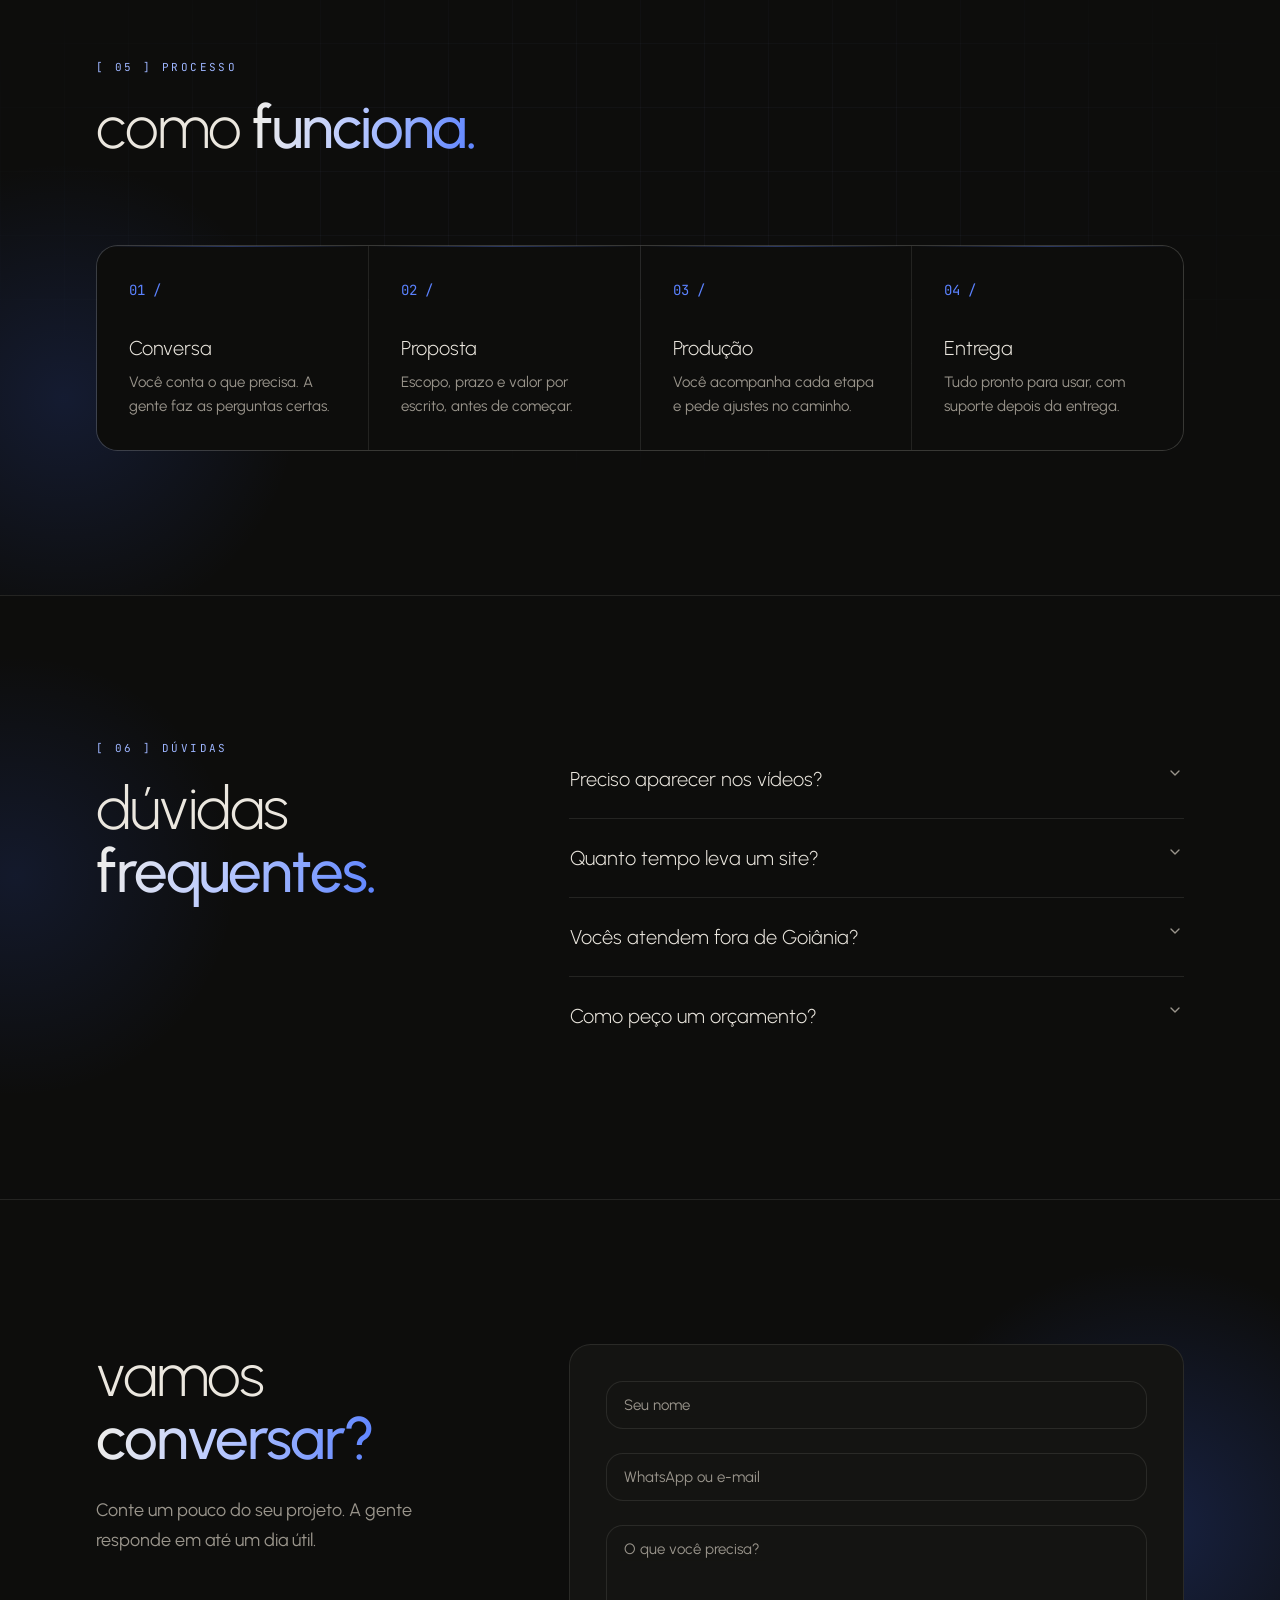
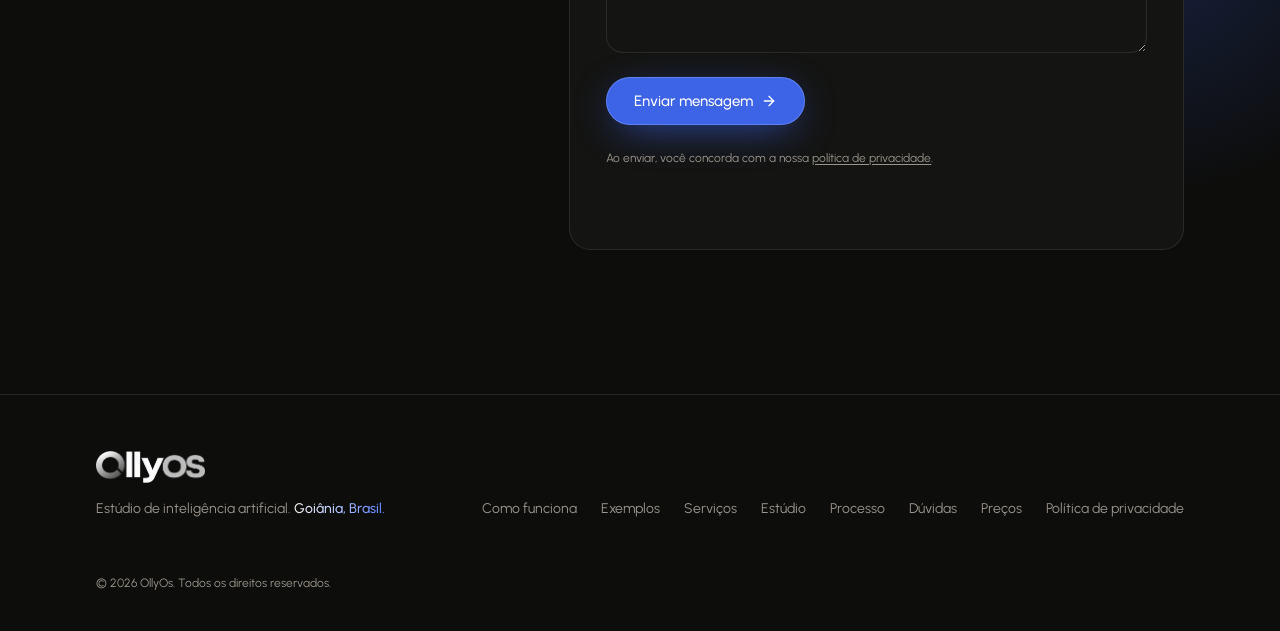
==== commit f1b98e28: "Pacotes de vídeo em destaque, com preço por vídeo Co-Authored-By: Claude Opus 5.5 <noreply@anthropic" ====
--- a/index.html
+++ b/index.html
@@ -15,9 +15,9 @@
     <link rel="icon" type="image/png" href="favicon.png" />
     <link rel="apple-touch-icon" href="apple-touch-icon.png" />
     <style>html,body{background:#0d0d0c}</style>
-    <script type="module" crossorigin src="./assets/main-CiEV-d5V.js"></script>
-    <link rel="modulepreload" crossorigin href="./assets/contact-BVwTAvbu.js">
-    <link rel="modulepreload" crossorigin href="./assets/check-BwrODBqp.js">
+    <script type="module" crossorigin src="./assets/main-tt9OsuXu.js"></script>
+    <link rel="modulepreload" crossorigin href="./assets/contact-BVSDdd2q.js">
+    <link rel="modulepreload" crossorigin href="./assets/check-CDwwoP6h.js">
     <link rel="stylesheet" crossorigin href="./assets/contact-DskYKUxV.css">
   </head>
   <body>
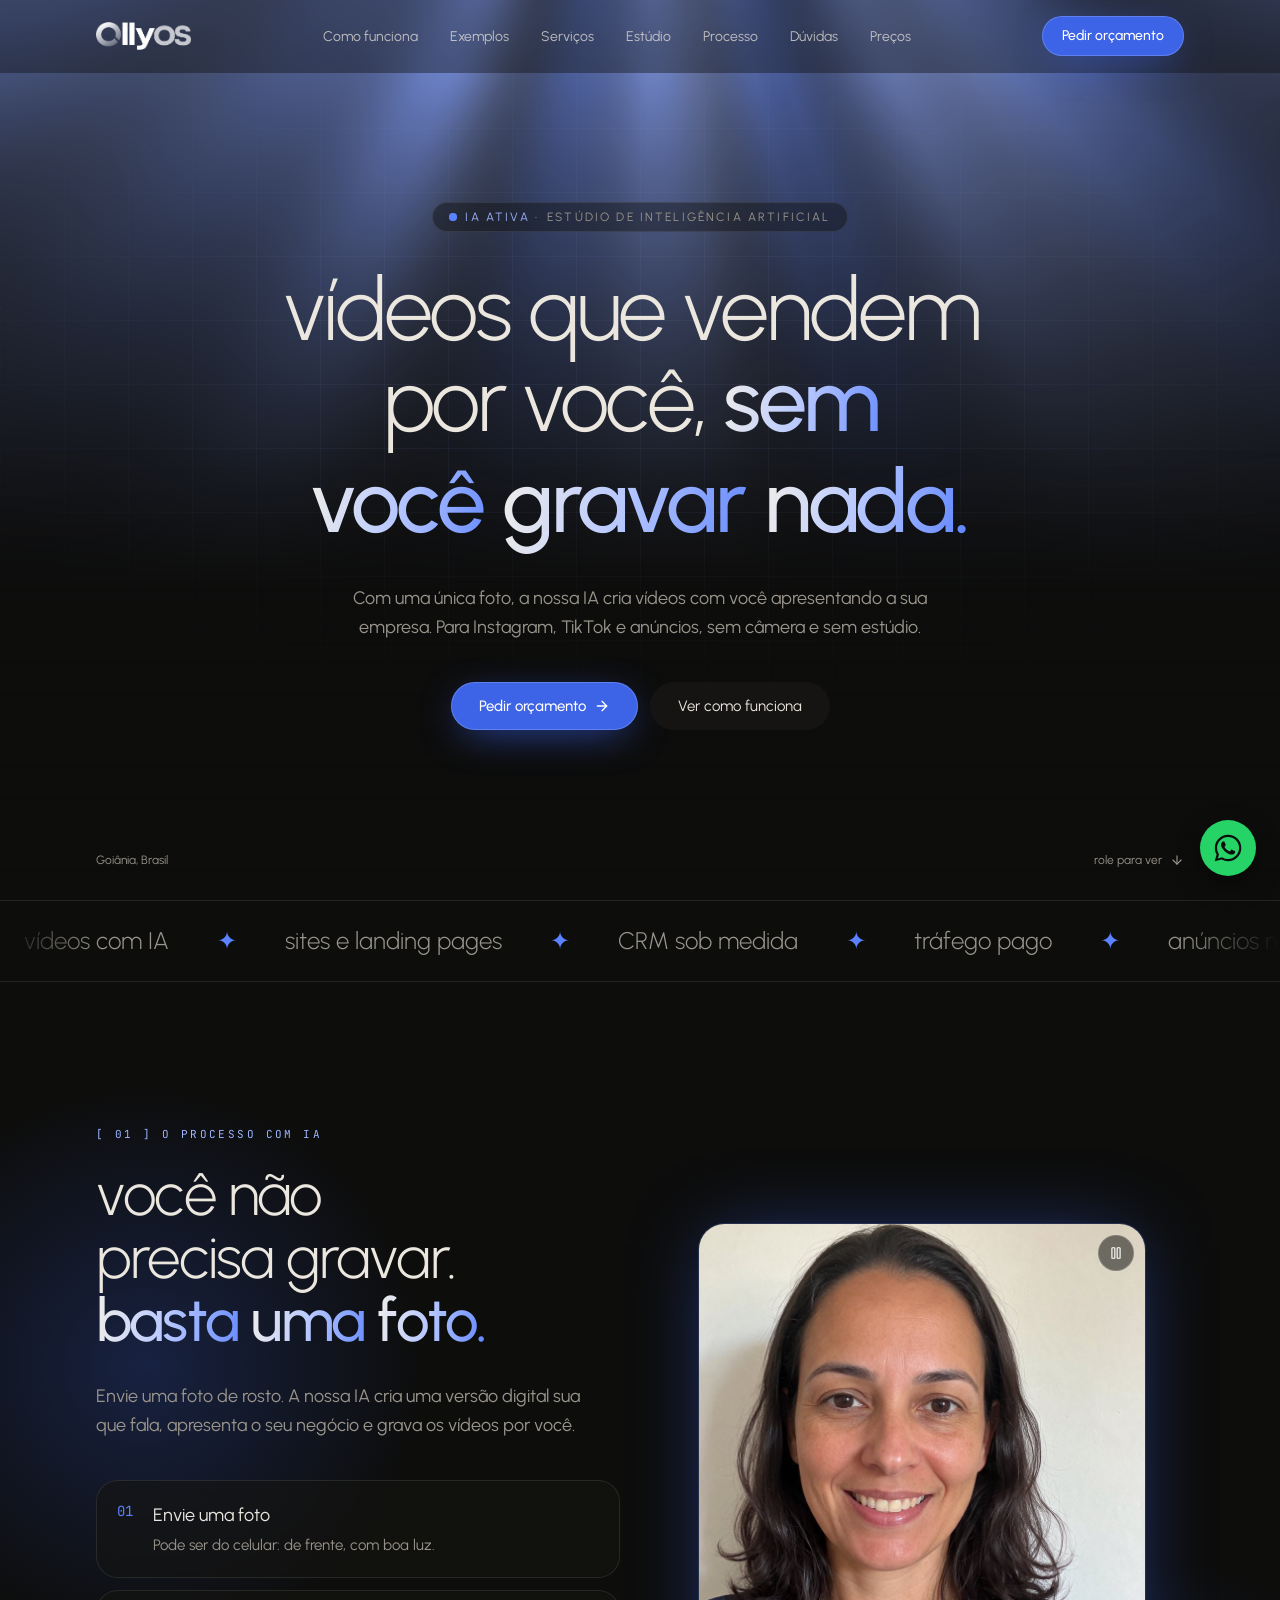
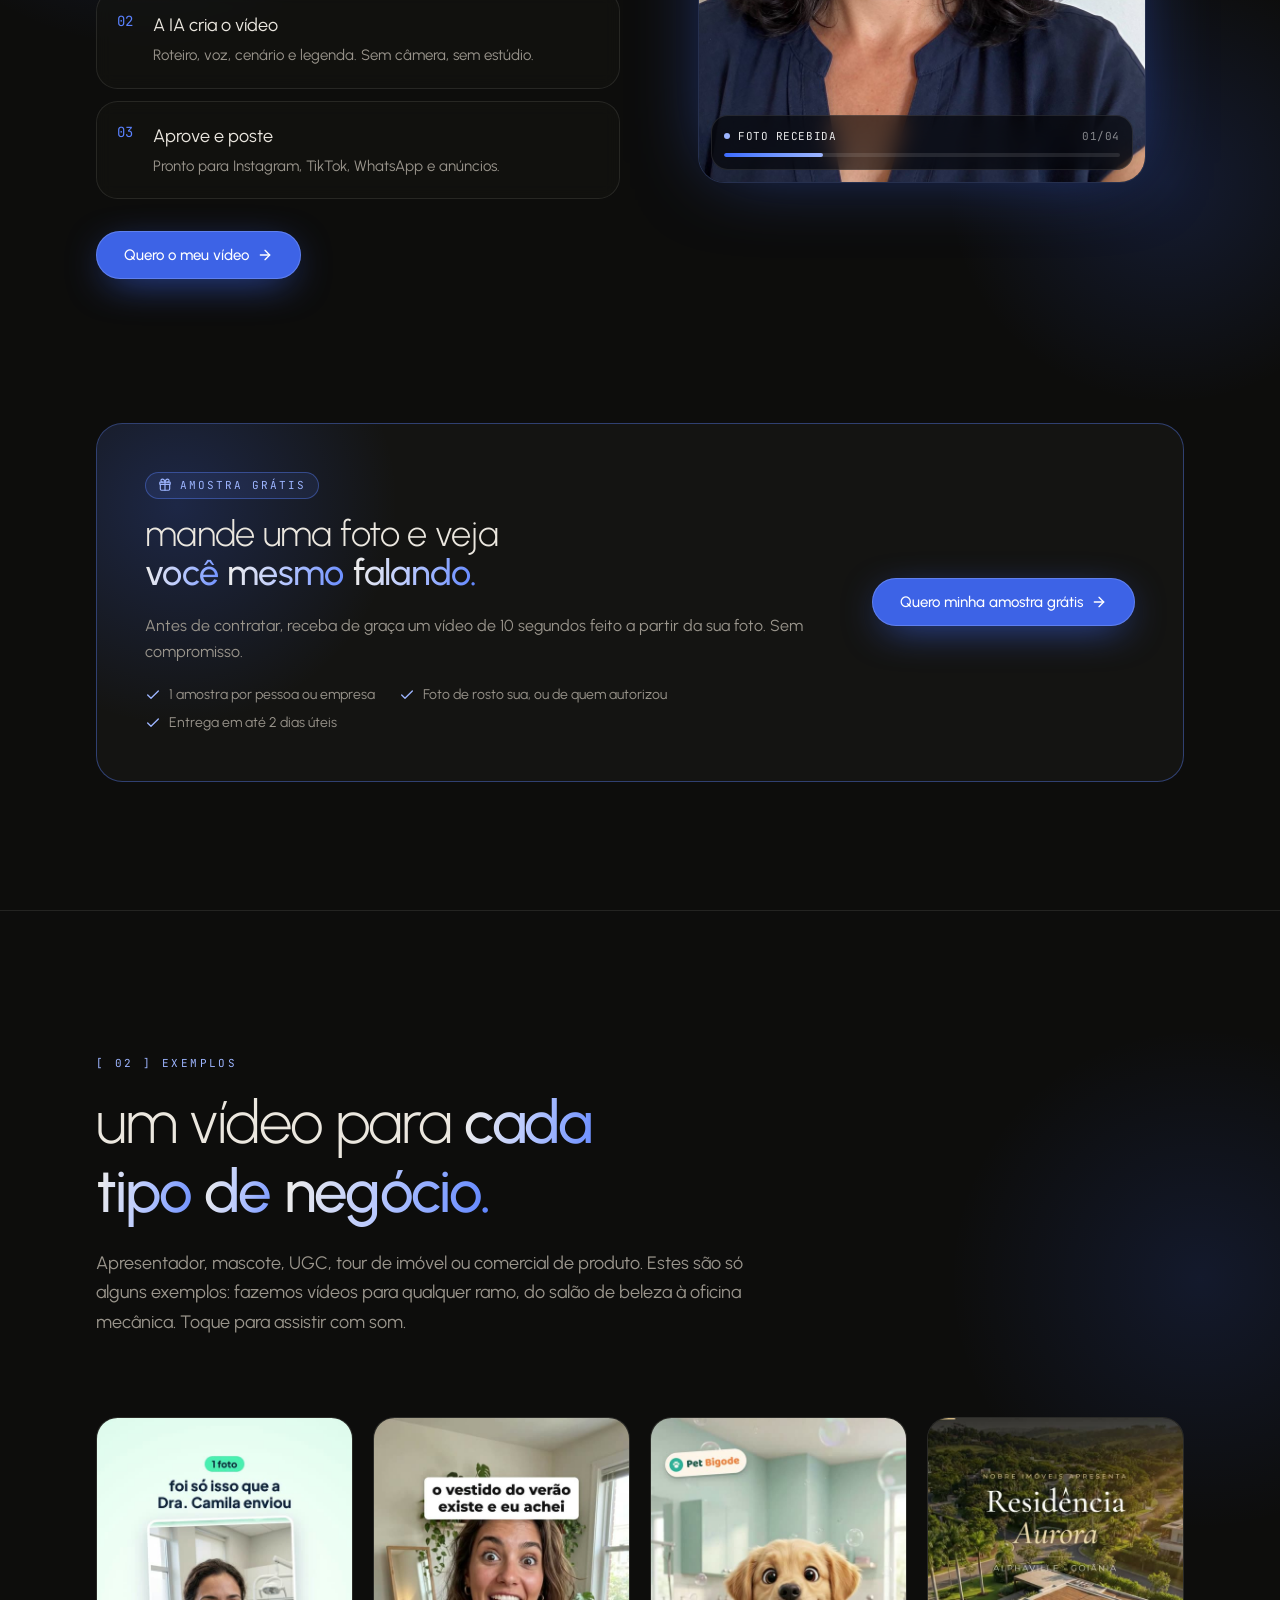
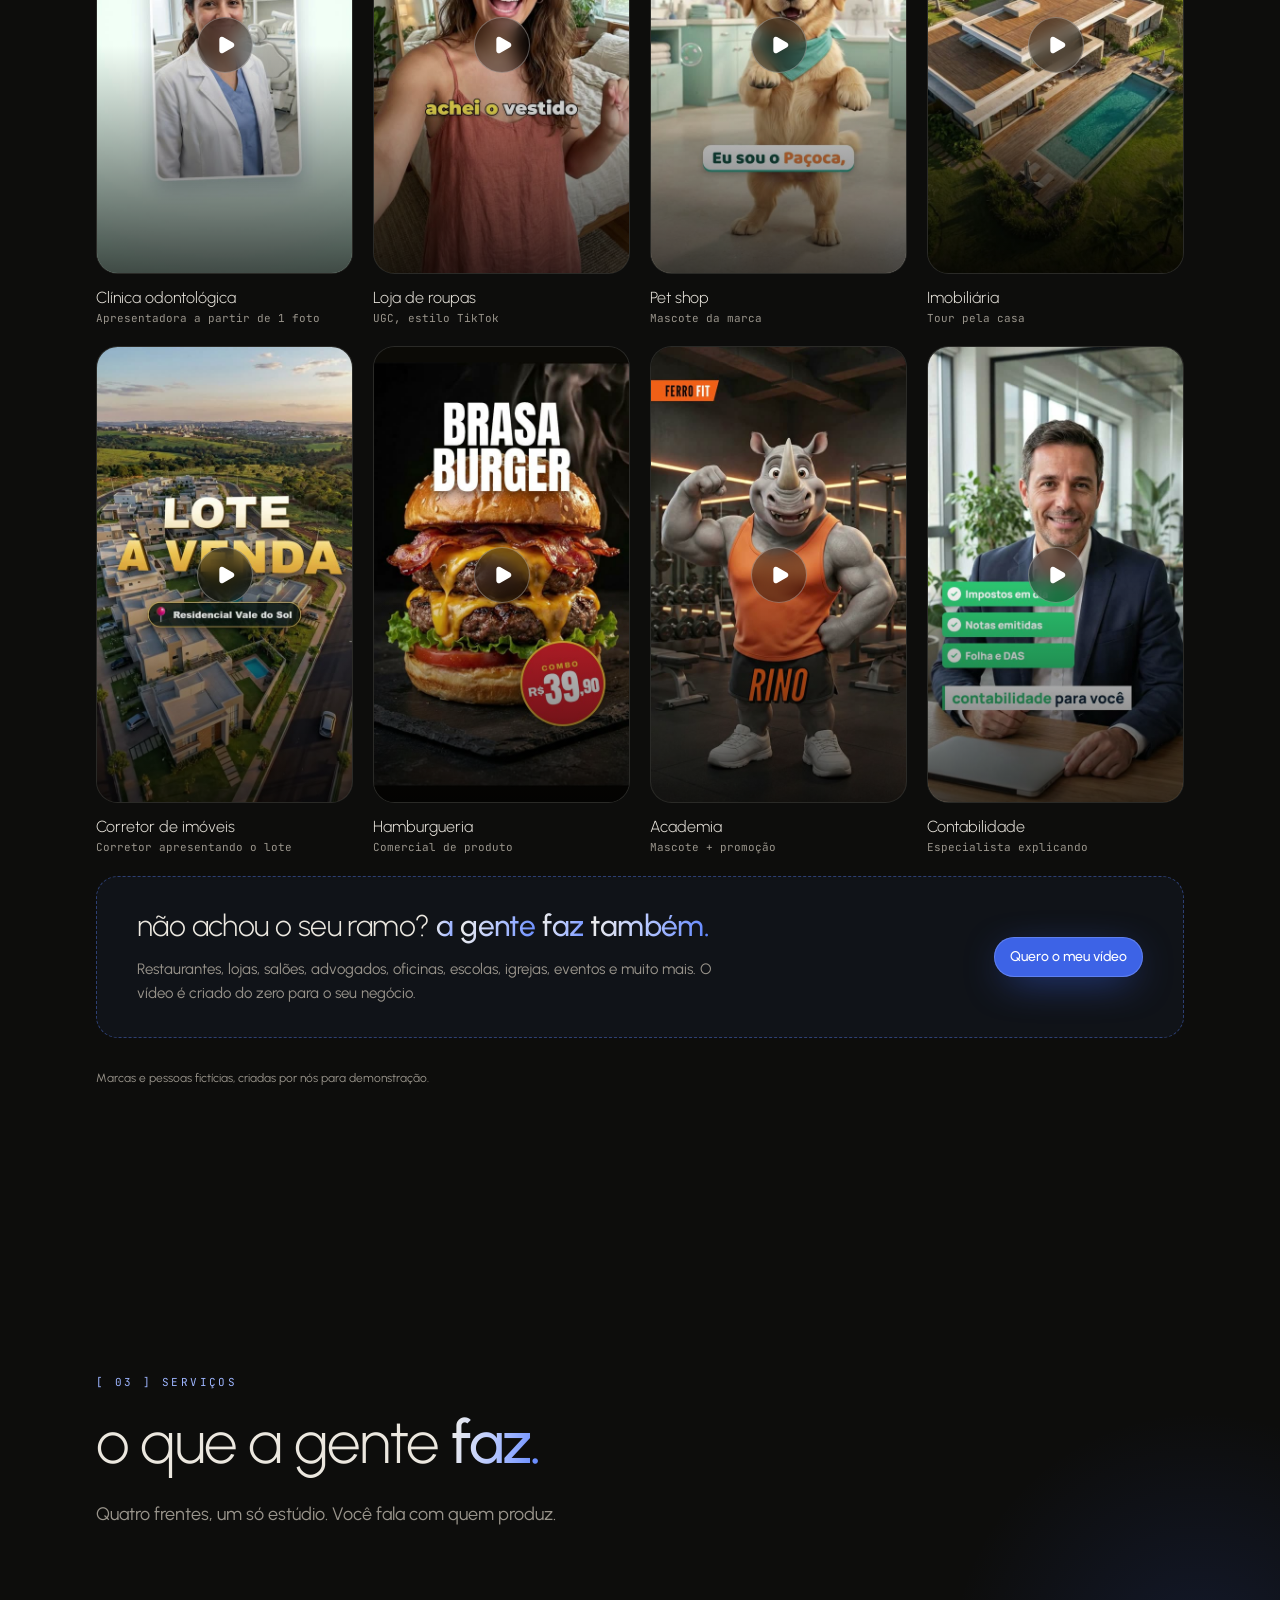
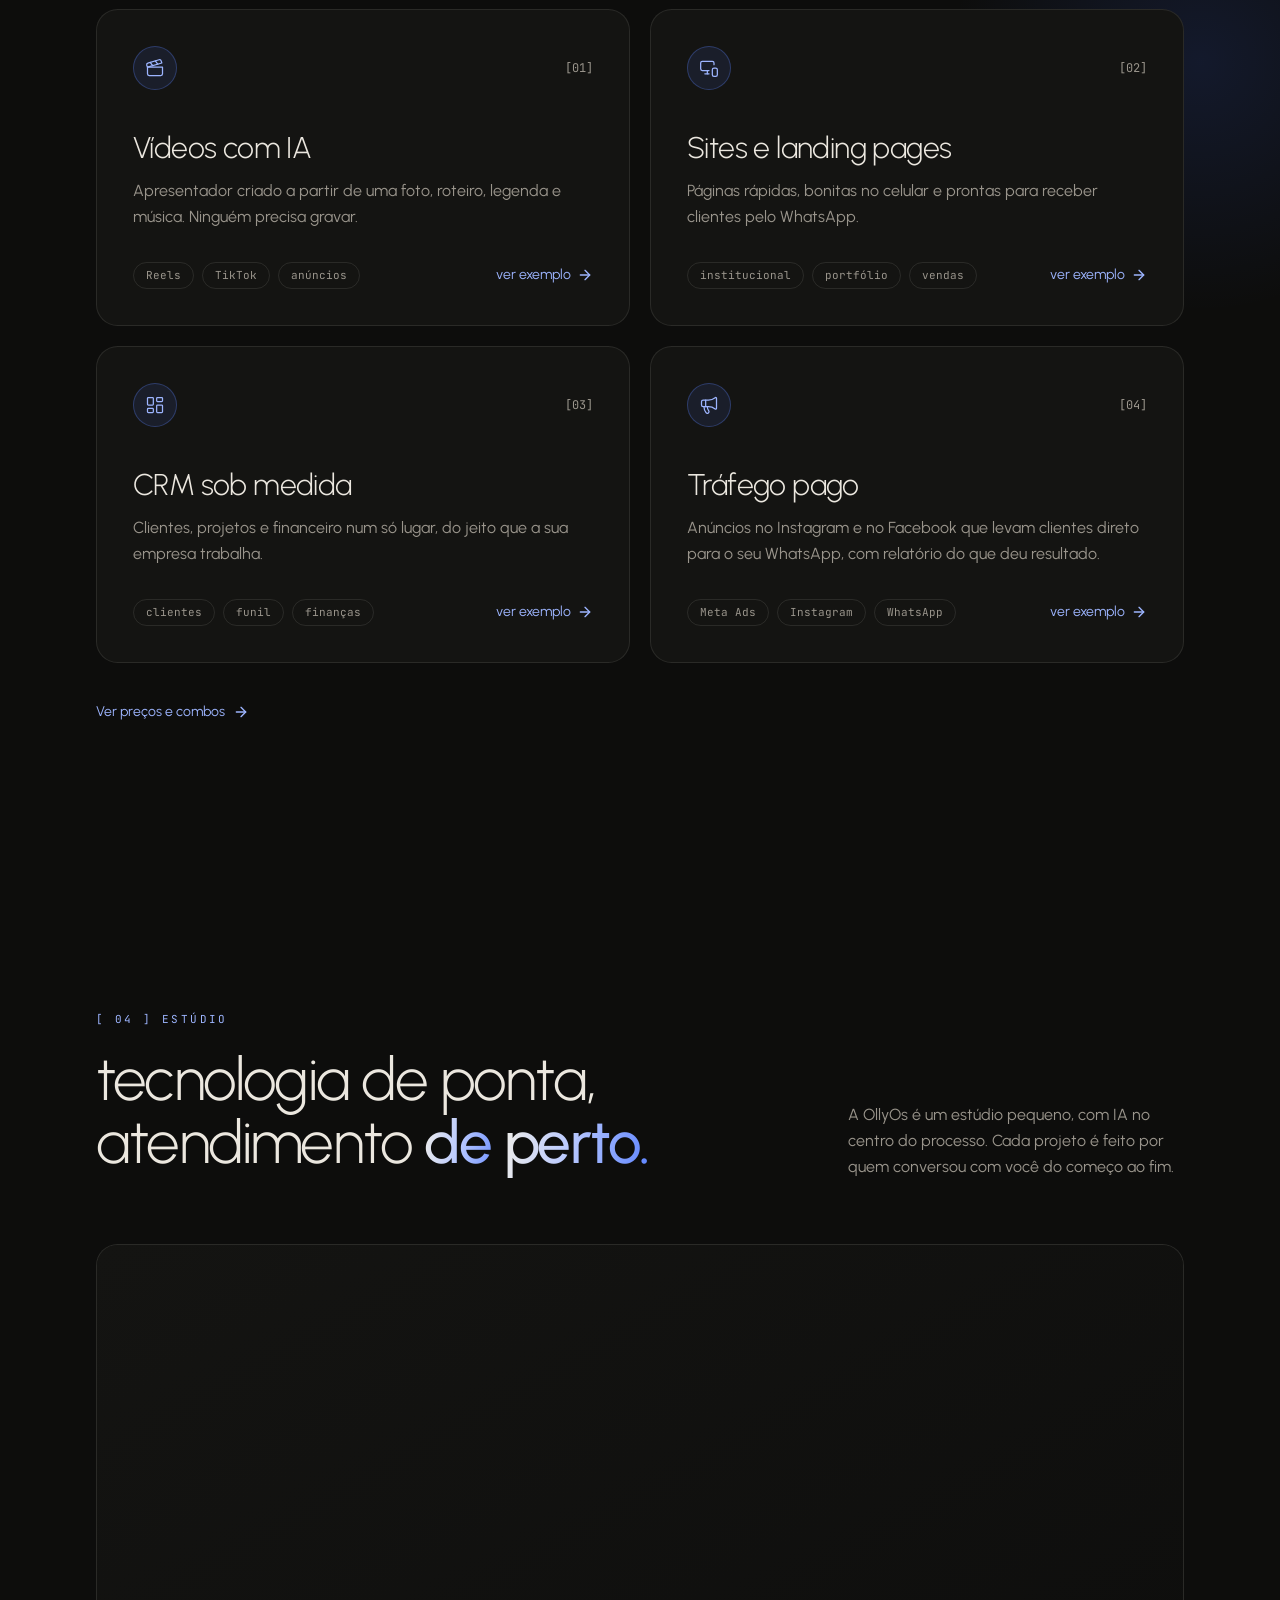
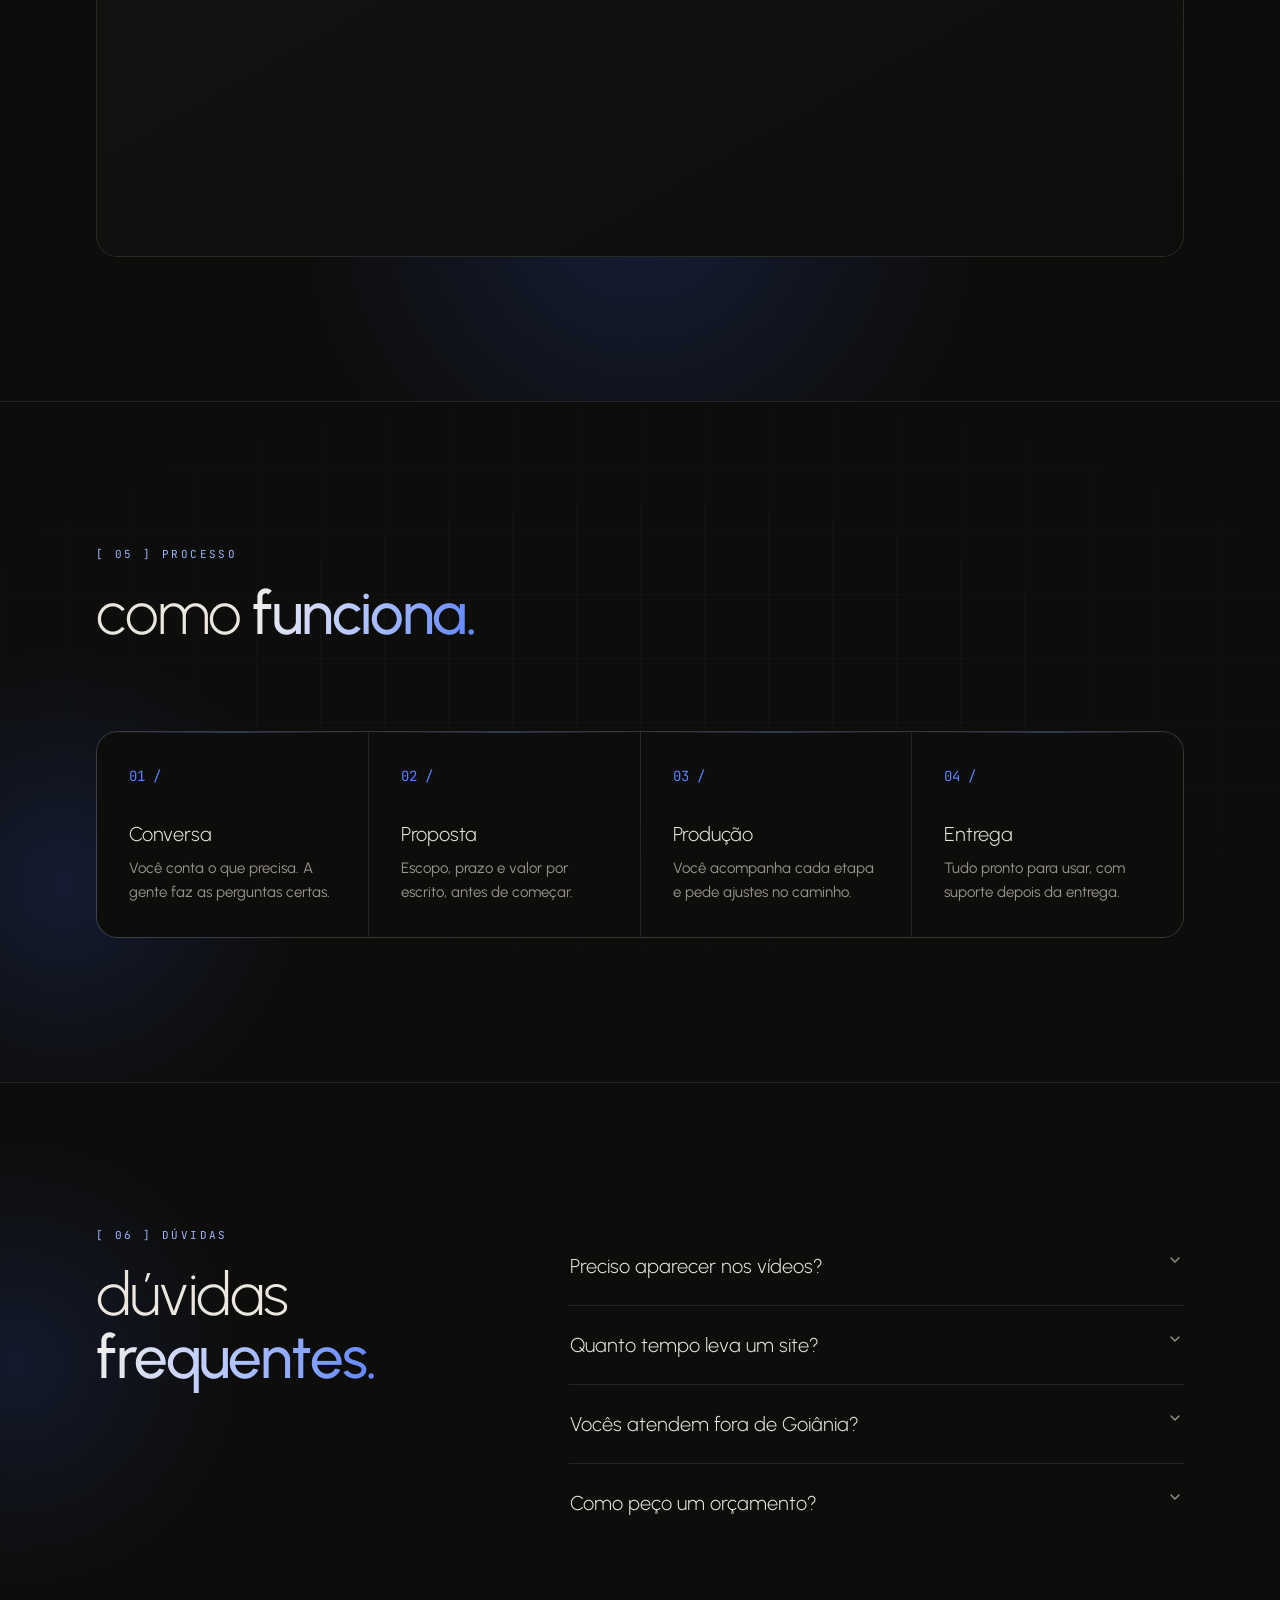
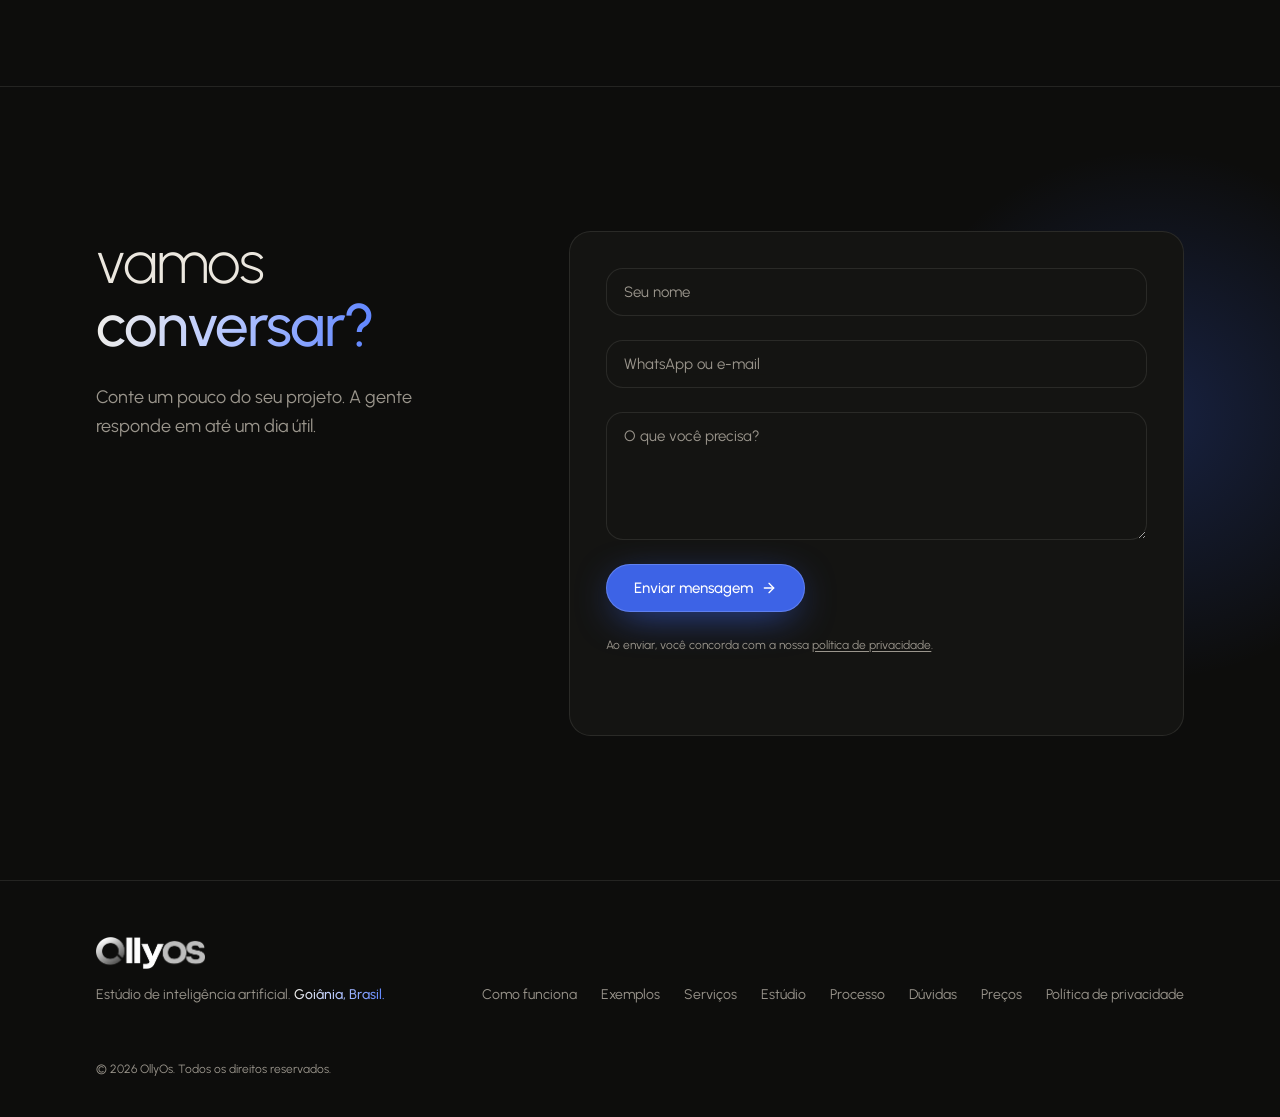
==== commit 30cc41c3: "Amostra grátis, site de exemplo em tela cheia, limites do CRM e regras de cancelamento nos combos Co" ====
--- a/index.html
+++ b/index.html
@@ -15,10 +15,12 @@
     <link rel="icon" type="image/png" href="favicon.png" />
     <link rel="apple-touch-icon" href="apple-touch-icon.png" />
     <style>html,body{background:#0d0d0c}</style>
-    <script type="module" crossorigin src="./assets/main-tt9OsuXu.js"></script>
-    <link rel="modulepreload" crossorigin href="./assets/contact-BVSDdd2q.js">
-    <link rel="modulepreload" crossorigin href="./assets/check-CDwwoP6h.js">
-    <link rel="stylesheet" crossorigin href="./assets/contact-DskYKUxV.css">
+    <script type="module" crossorigin src="./assets/main-aaol4LKh.js"></script>
+    <link rel="modulepreload" crossorigin href="./assets/createLucideIcon-D706LfEn.js">
+    <link rel="modulepreload" crossorigin href="./assets/contact-Cp4SSZMX.js">
+    <link rel="modulepreload" crossorigin href="./assets/amostra-CZuxZeMT.js">
+    <link rel="modulepreload" crossorigin href="./assets/plus-B16WpxLo.js">
+    <link rel="stylesheet" crossorigin href="./assets/createLucideIcon-DLbm3dFb.css">
   </head>
   <body>
     <div id="root"></div>
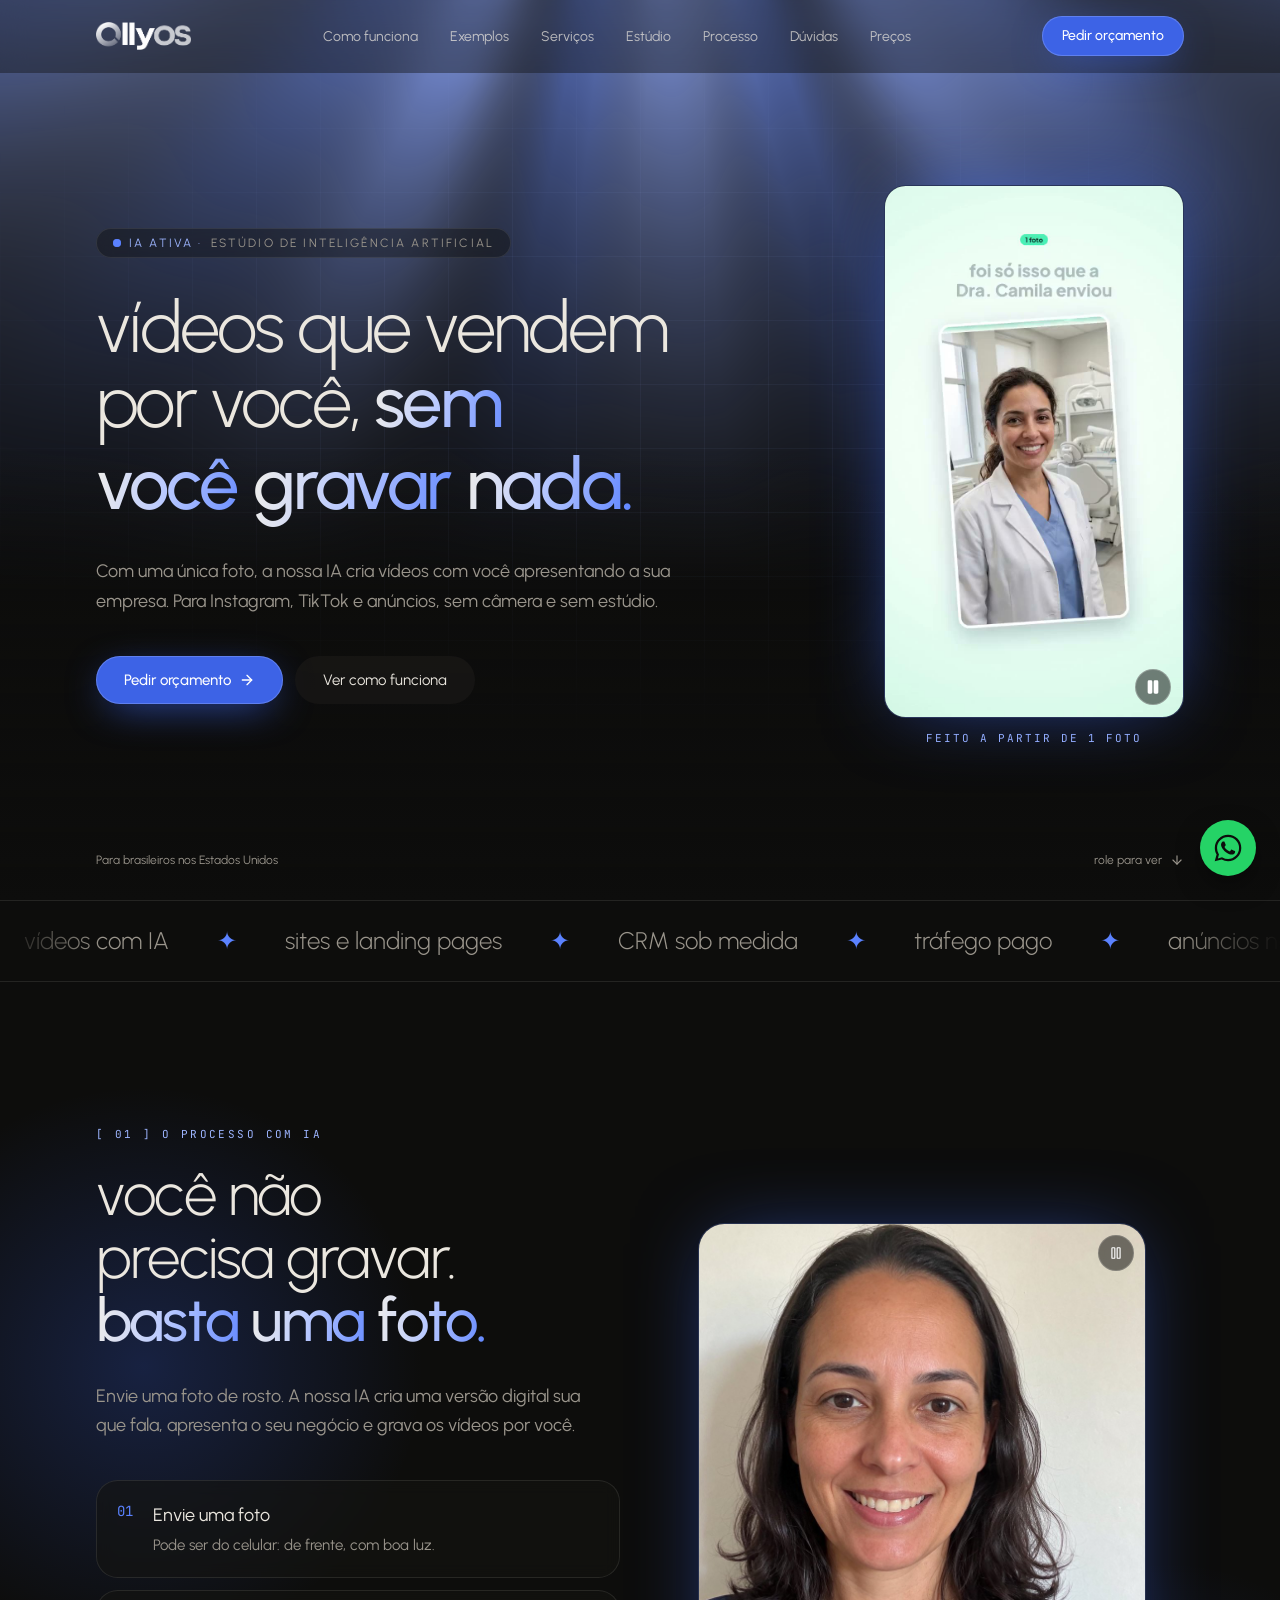
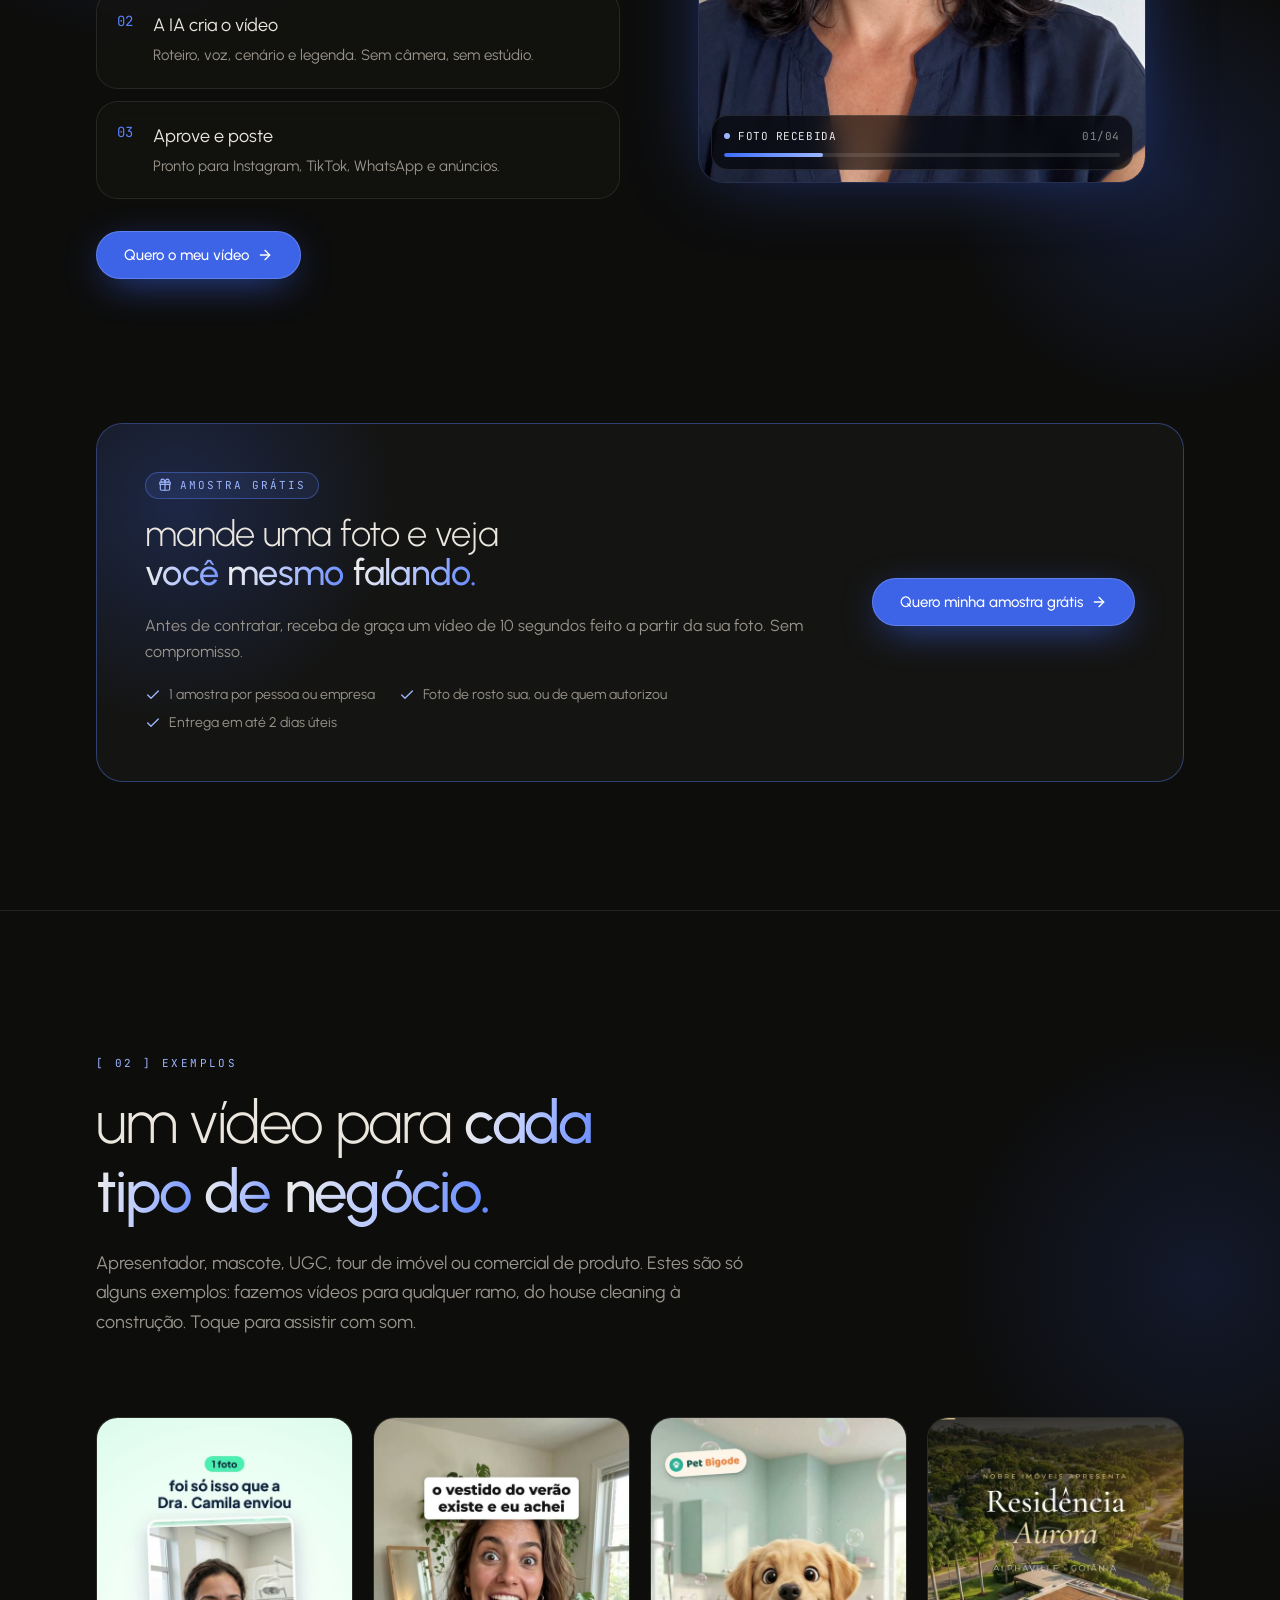
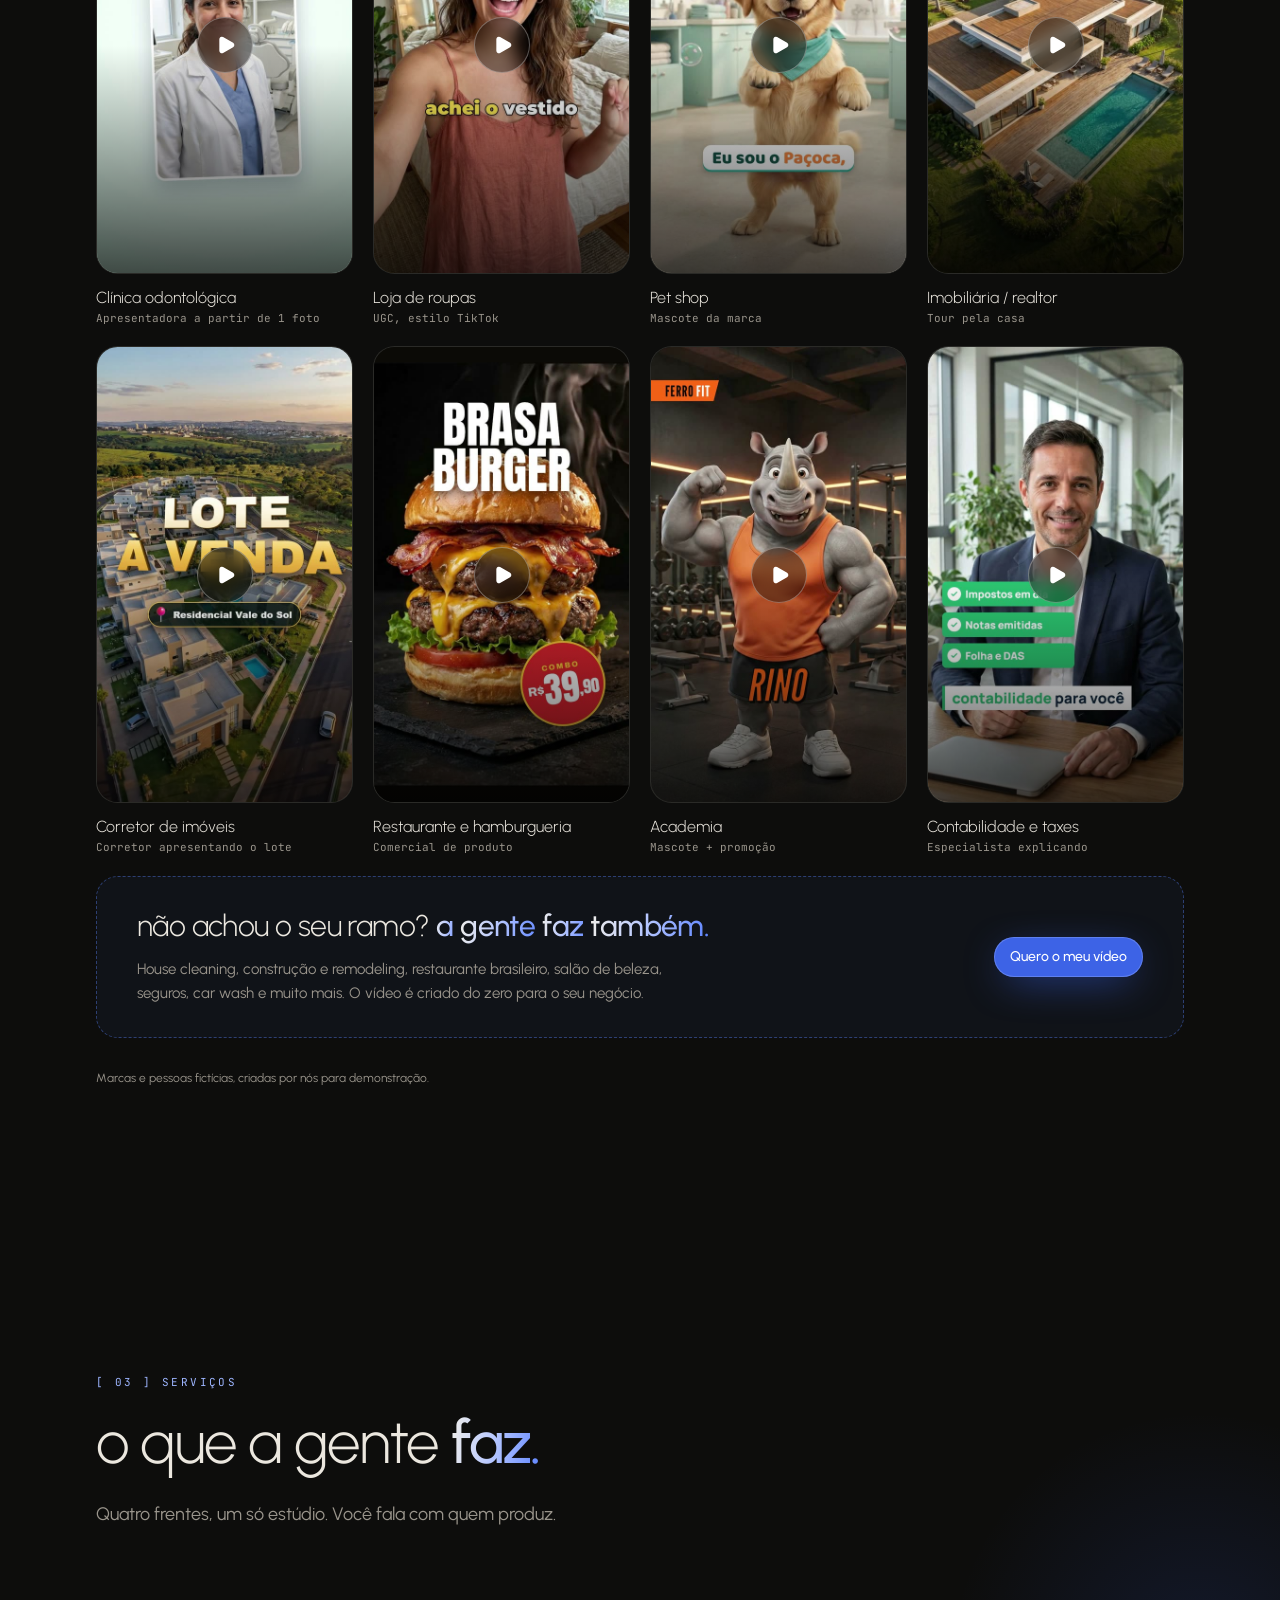
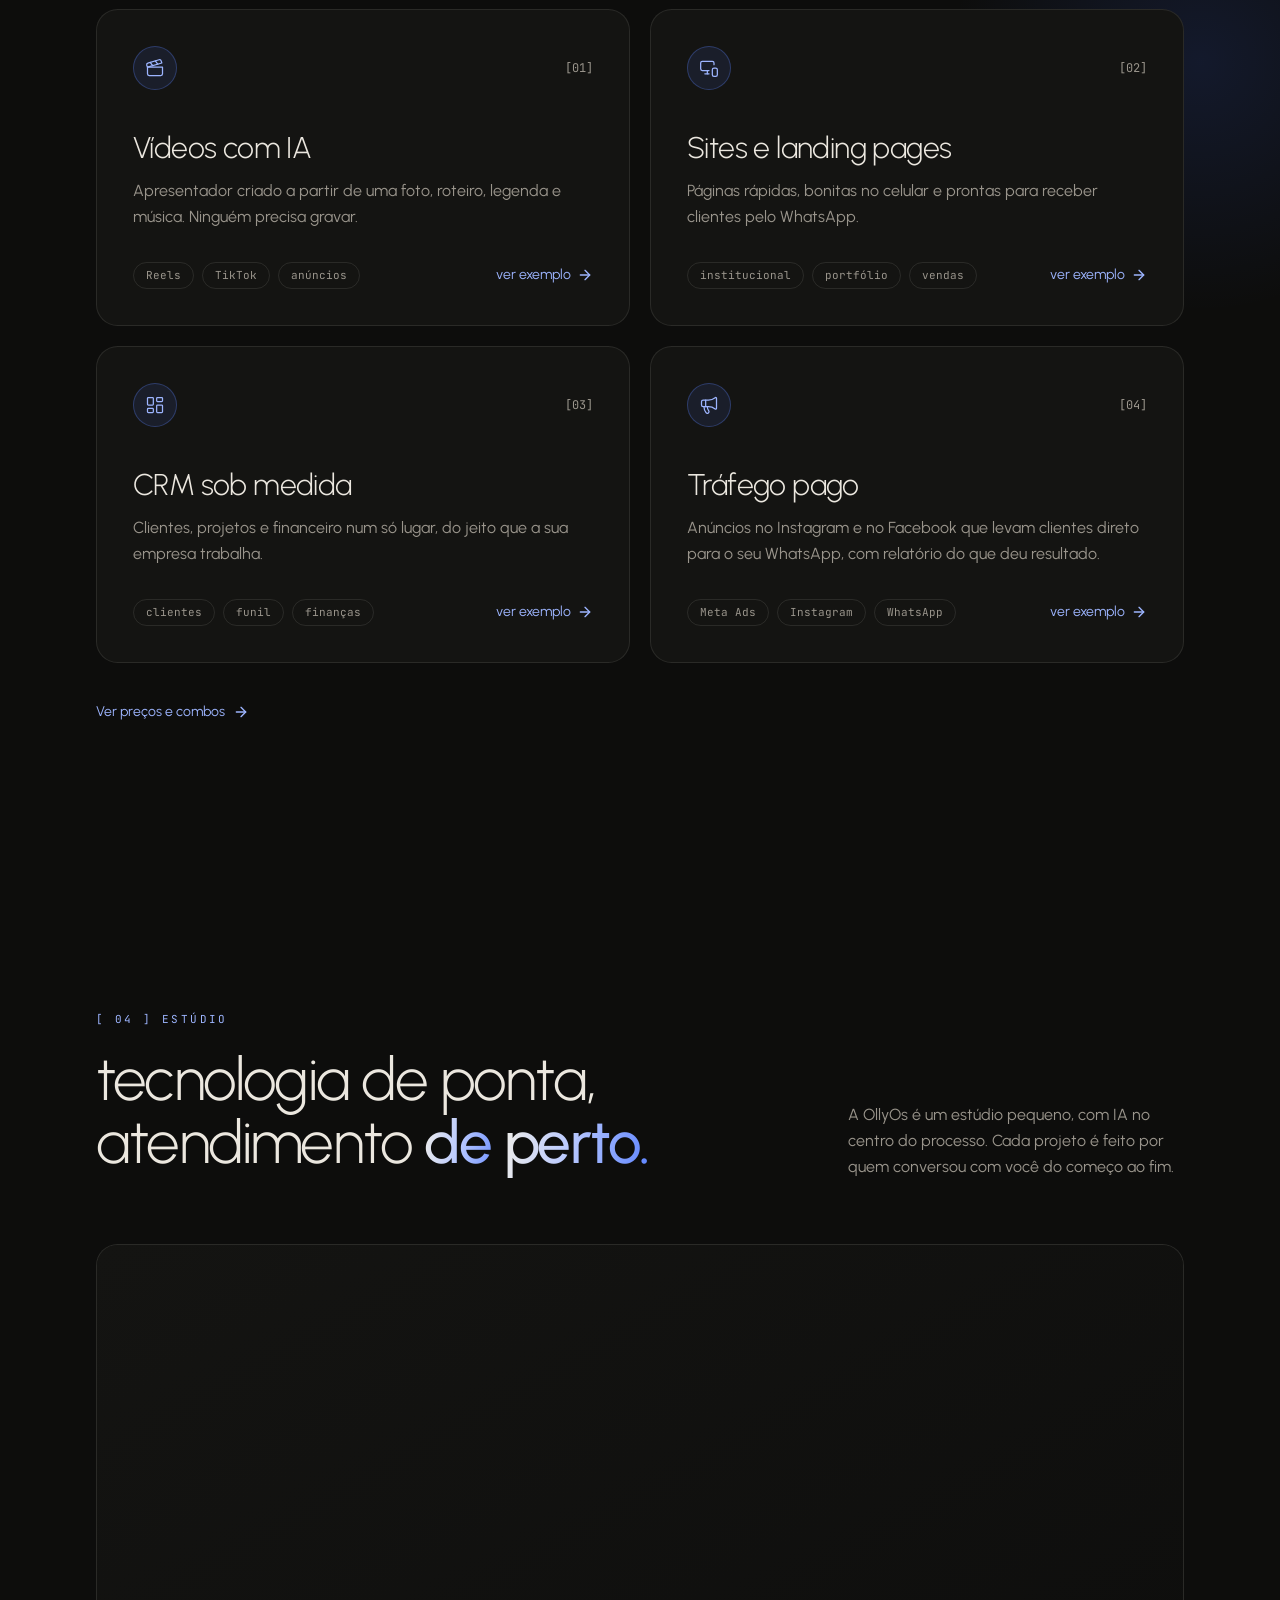
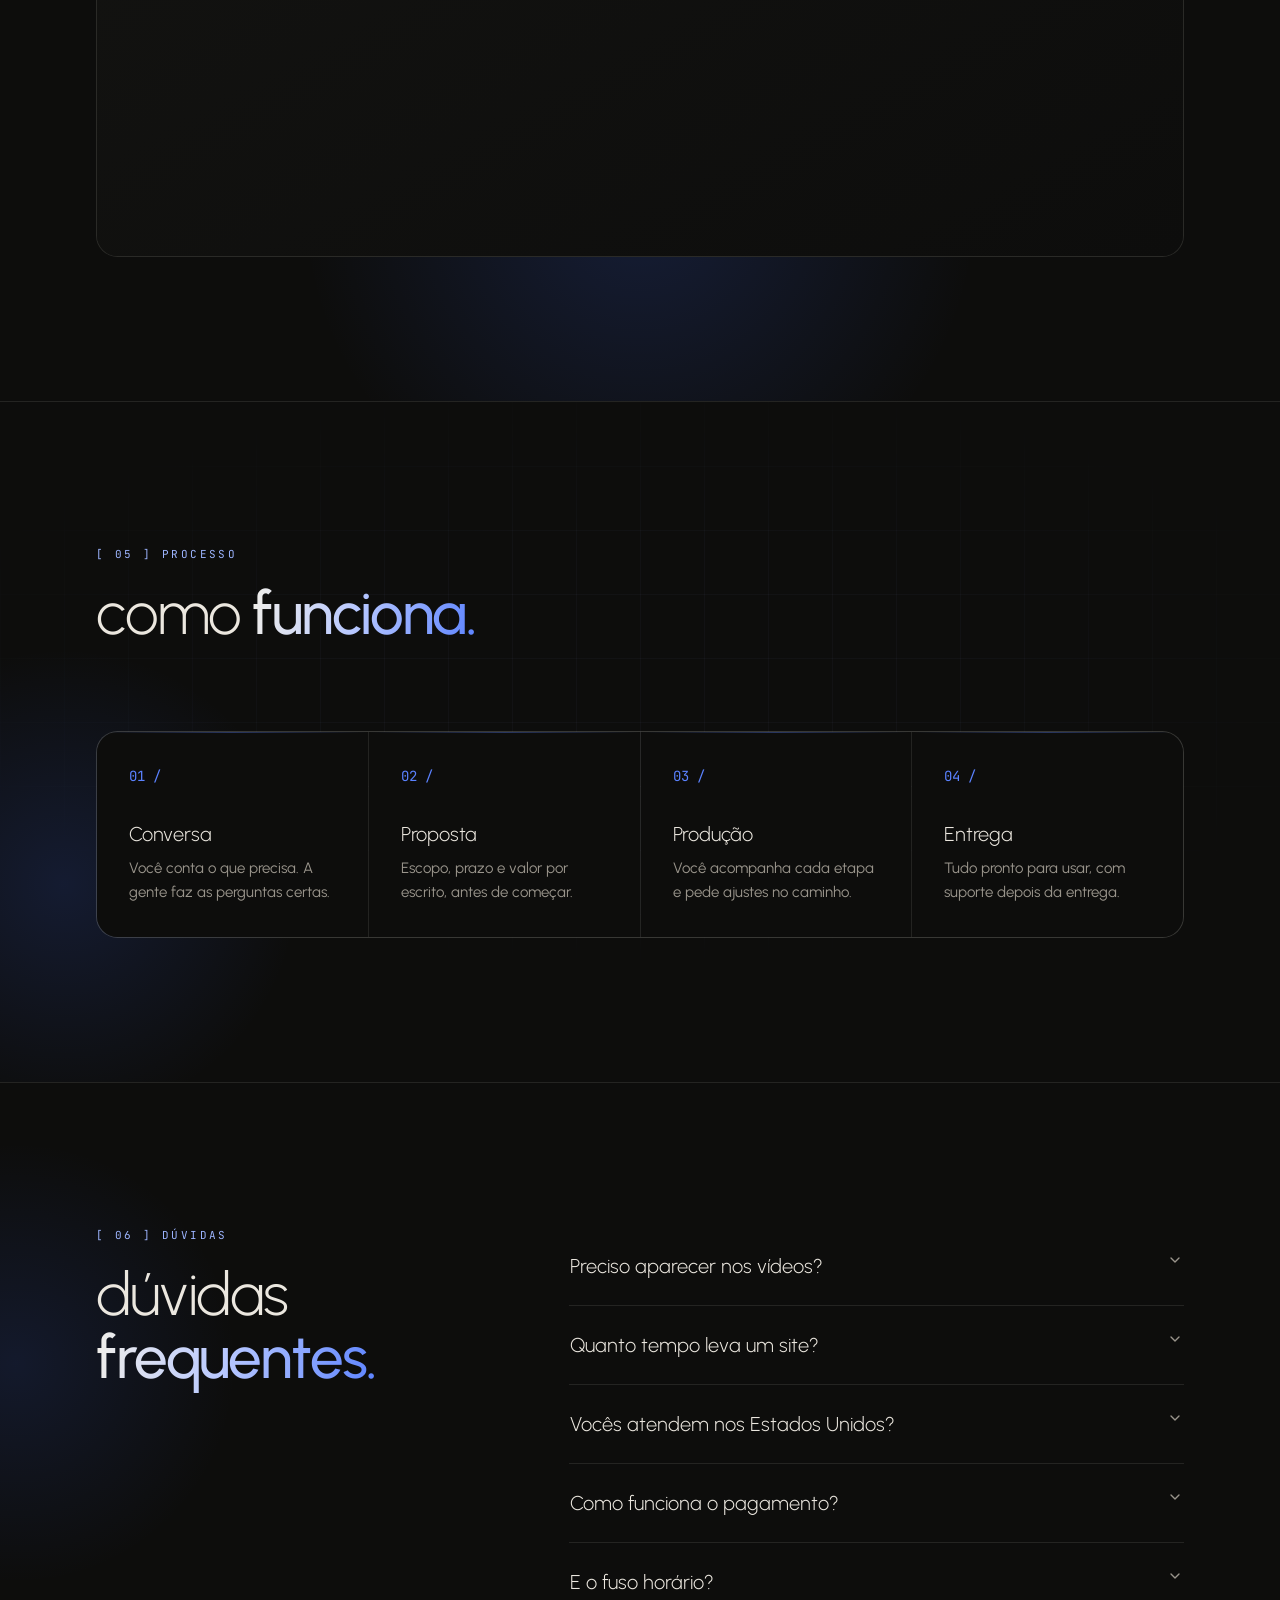
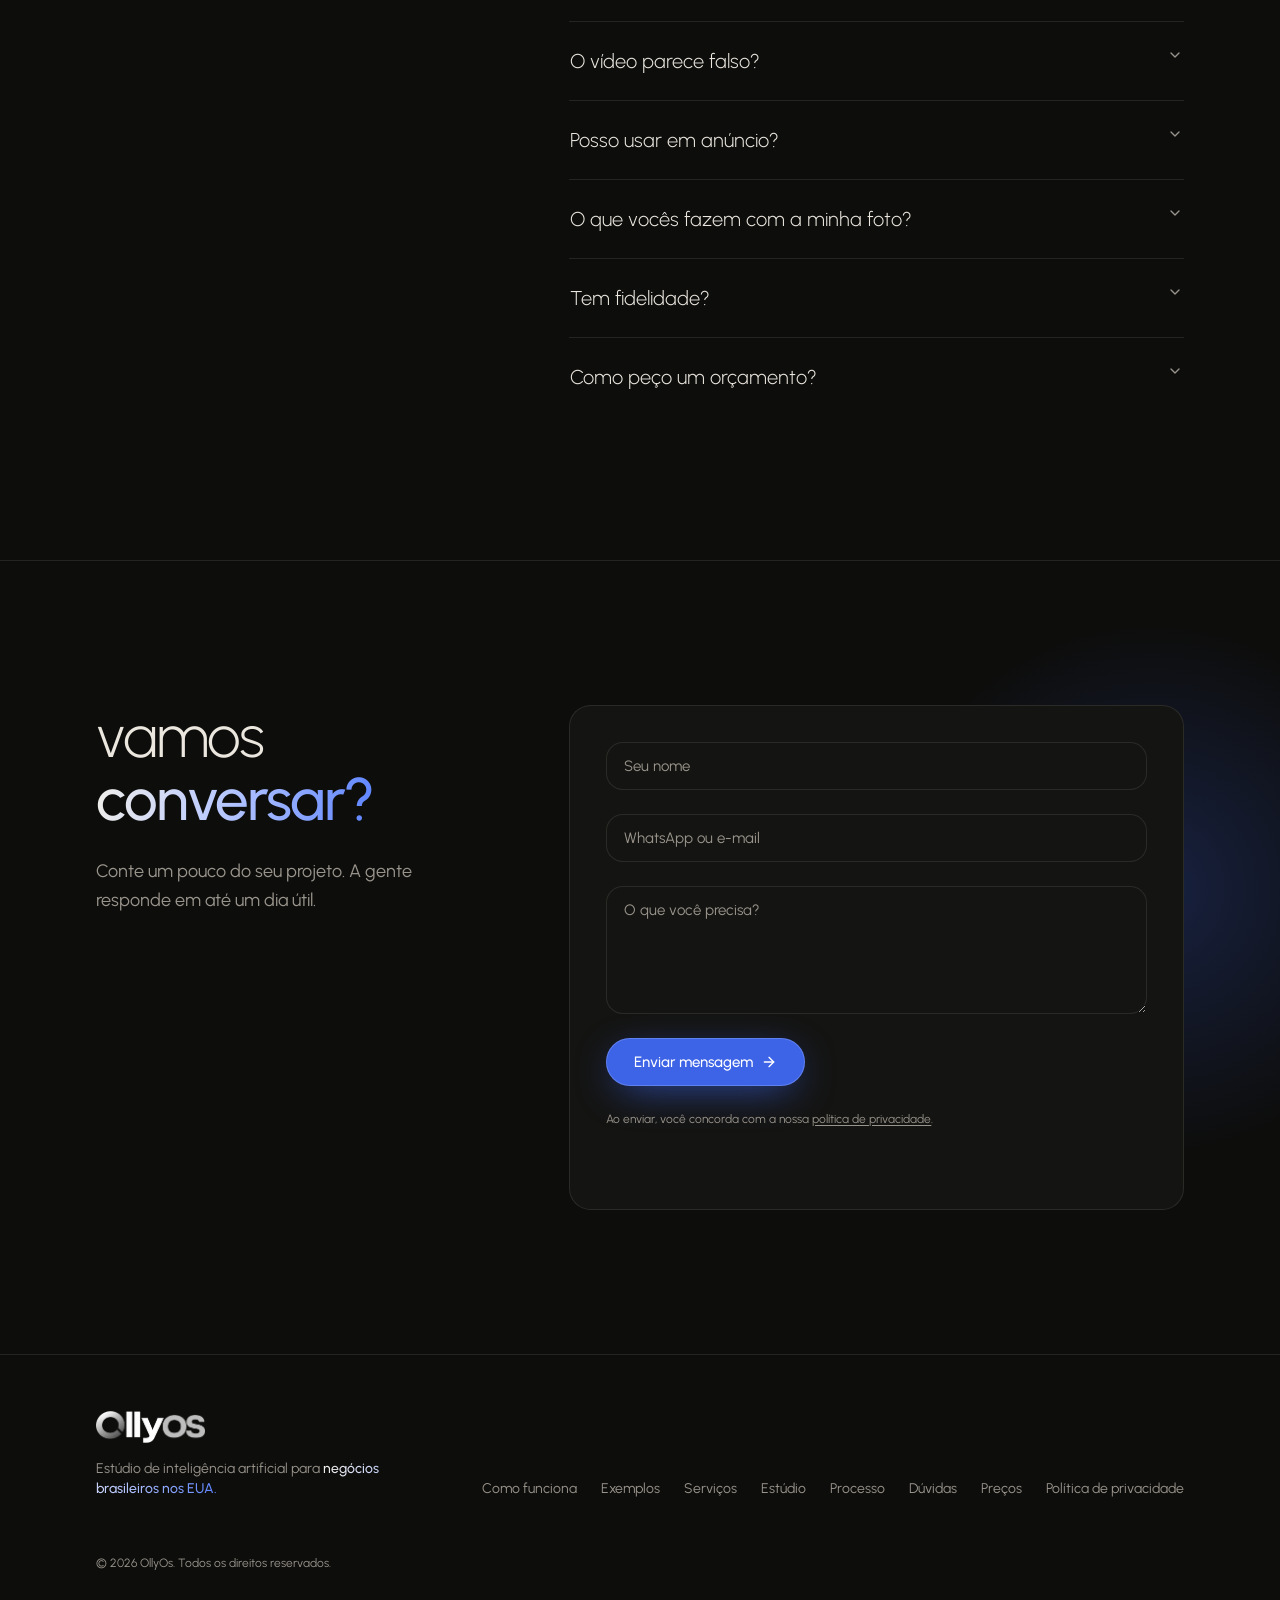
==== commit 00c59a00: "Foco em brasileiros nos EUA: preços em dólar, vídeo no topo, FAQ nova e vídeos mais leves Co-Authore" ====
--- a/index.html
+++ b/index.html
@@ -1,26 +1,26 @@
 <!doctype html>
 <html lang="pt-BR">
   <head>
+    <meta charset="UTF-8" />
     <meta name="robots" content="noindex, nofollow" />
-    <meta charset="UTF-8" />
     <meta name="viewport" content="width=device-width, initial-scale=1.0, viewport-fit=cover" />
-    <title>OllyOs — vídeos, sites e sistemas feitos com IA</title>
-    <meta name="description" content="Estúdio de inteligência artificial em Goiânia: vídeos com IA sem você precisar aparecer, sites, CRM sob medida e tráfego pago." />
+    <title>OllyOs — vídeos, sites e anúncios com IA para negócios brasileiros nos Estados Unidos</title>
+    <meta name="description" content="Vídeos, sites e anúncios com IA para negócios brasileiros nos Estados Unidos. Vídeos sem você precisar aparecer, em português, no seu horário." />
     <meta name="theme-color" content="#0d0d0c" />
     <meta property="og:type" content="website" />
-    <meta property="og:title" content="OllyOs — vídeos, sites e sistemas feitos com IA" />
-    <meta property="og:description" content="Estúdio de inteligência artificial: vídeos com IA, sites, CRM e tráfego pago." />
+    <meta property="og:title" content="OllyOs — vídeos, sites e anúncios com IA para negócios brasileiros nos EUA" />
+    <meta property="og:description" content="Vídeos, sites e anúncios com IA para negócios brasileiros nos Estados Unidos." />
     <meta property="og:image" content="media/og.jpg" />
     <meta name="twitter:card" content="summary_large_image" />
     <link rel="icon" type="image/png" href="favicon.png" />
     <link rel="apple-touch-icon" href="apple-touch-icon.png" />
     <style>html,body{background:#0d0d0c}</style>
-    <script type="module" crossorigin src="./assets/main-aaol4LKh.js"></script>
-    <link rel="modulepreload" crossorigin href="./assets/createLucideIcon-D706LfEn.js">
-    <link rel="modulepreload" crossorigin href="./assets/contact-Cp4SSZMX.js">
-    <link rel="modulepreload" crossorigin href="./assets/amostra-CZuxZeMT.js">
-    <link rel="modulepreload" crossorigin href="./assets/plus-B16WpxLo.js">
-    <link rel="stylesheet" crossorigin href="./assets/createLucideIcon-DLbm3dFb.css">
+    <script type="module" crossorigin src="./assets/main-DeYQ-D3F.js"></script>
+    <link rel="modulepreload" crossorigin href="./assets/createLucideIcon-B9EWJ7lh.js">
+    <link rel="modulepreload" crossorigin href="./assets/contact-eD0aj0vT.js">
+    <link rel="modulepreload" crossorigin href="./assets/amostra-BwscCMv9.js">
+    <link rel="modulepreload" crossorigin href="./assets/plus-DNish4GR.js">
+    <link rel="stylesheet" crossorigin href="./assets/createLucideIcon-BIiYd9Ao.css">
   </head>
   <body>
     <div id="root"></div>
